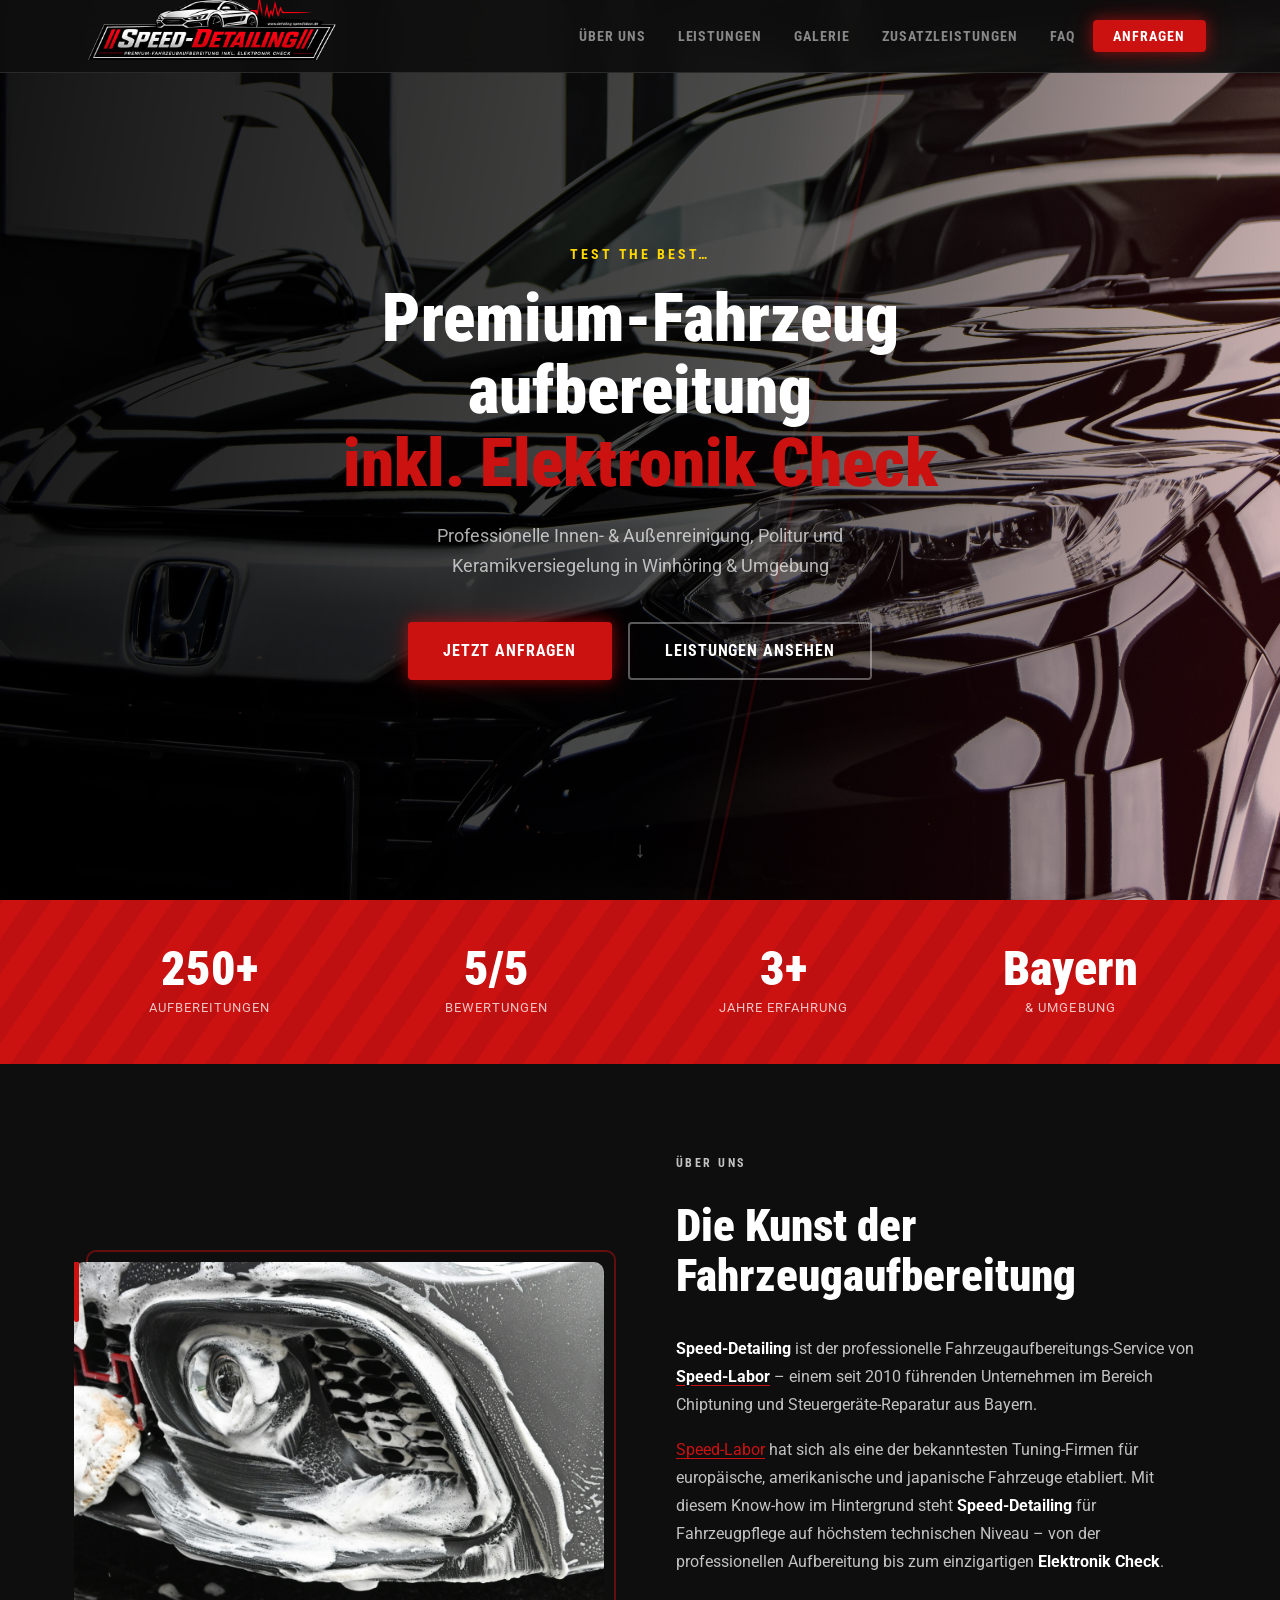
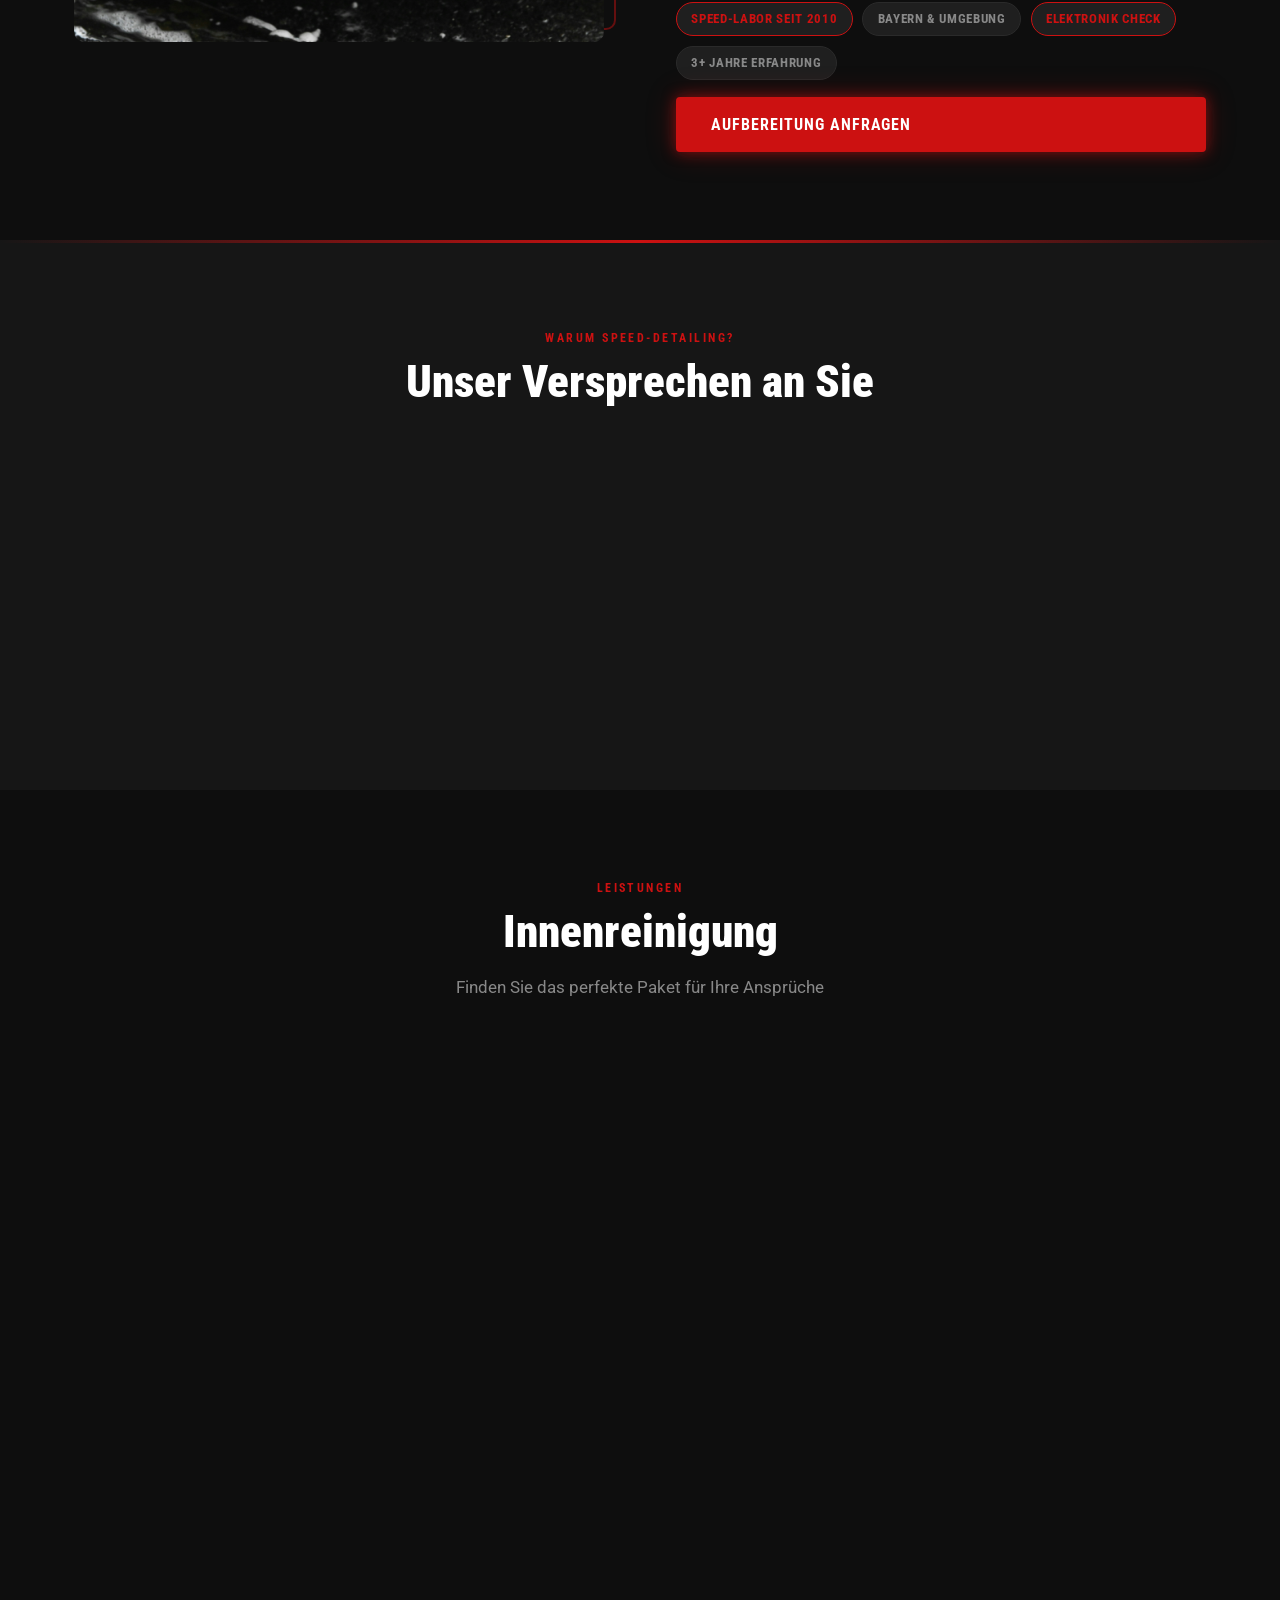
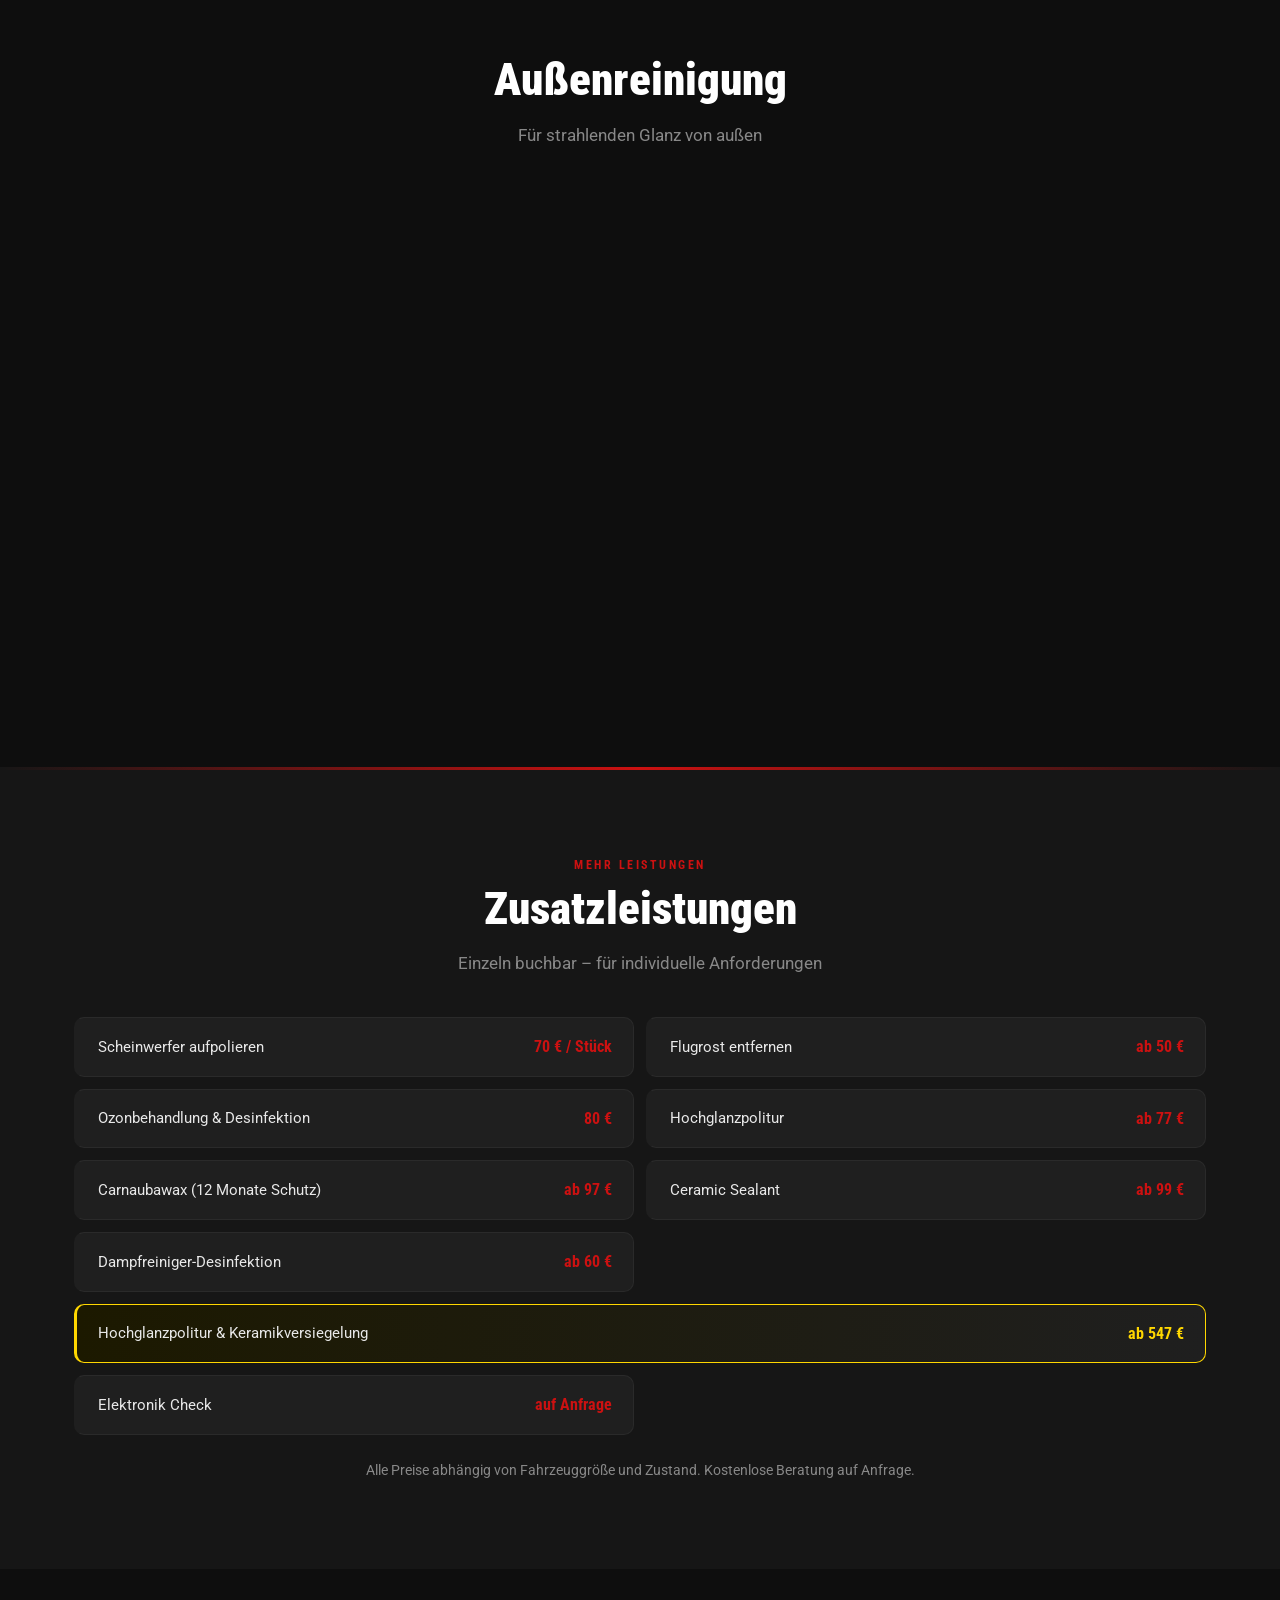
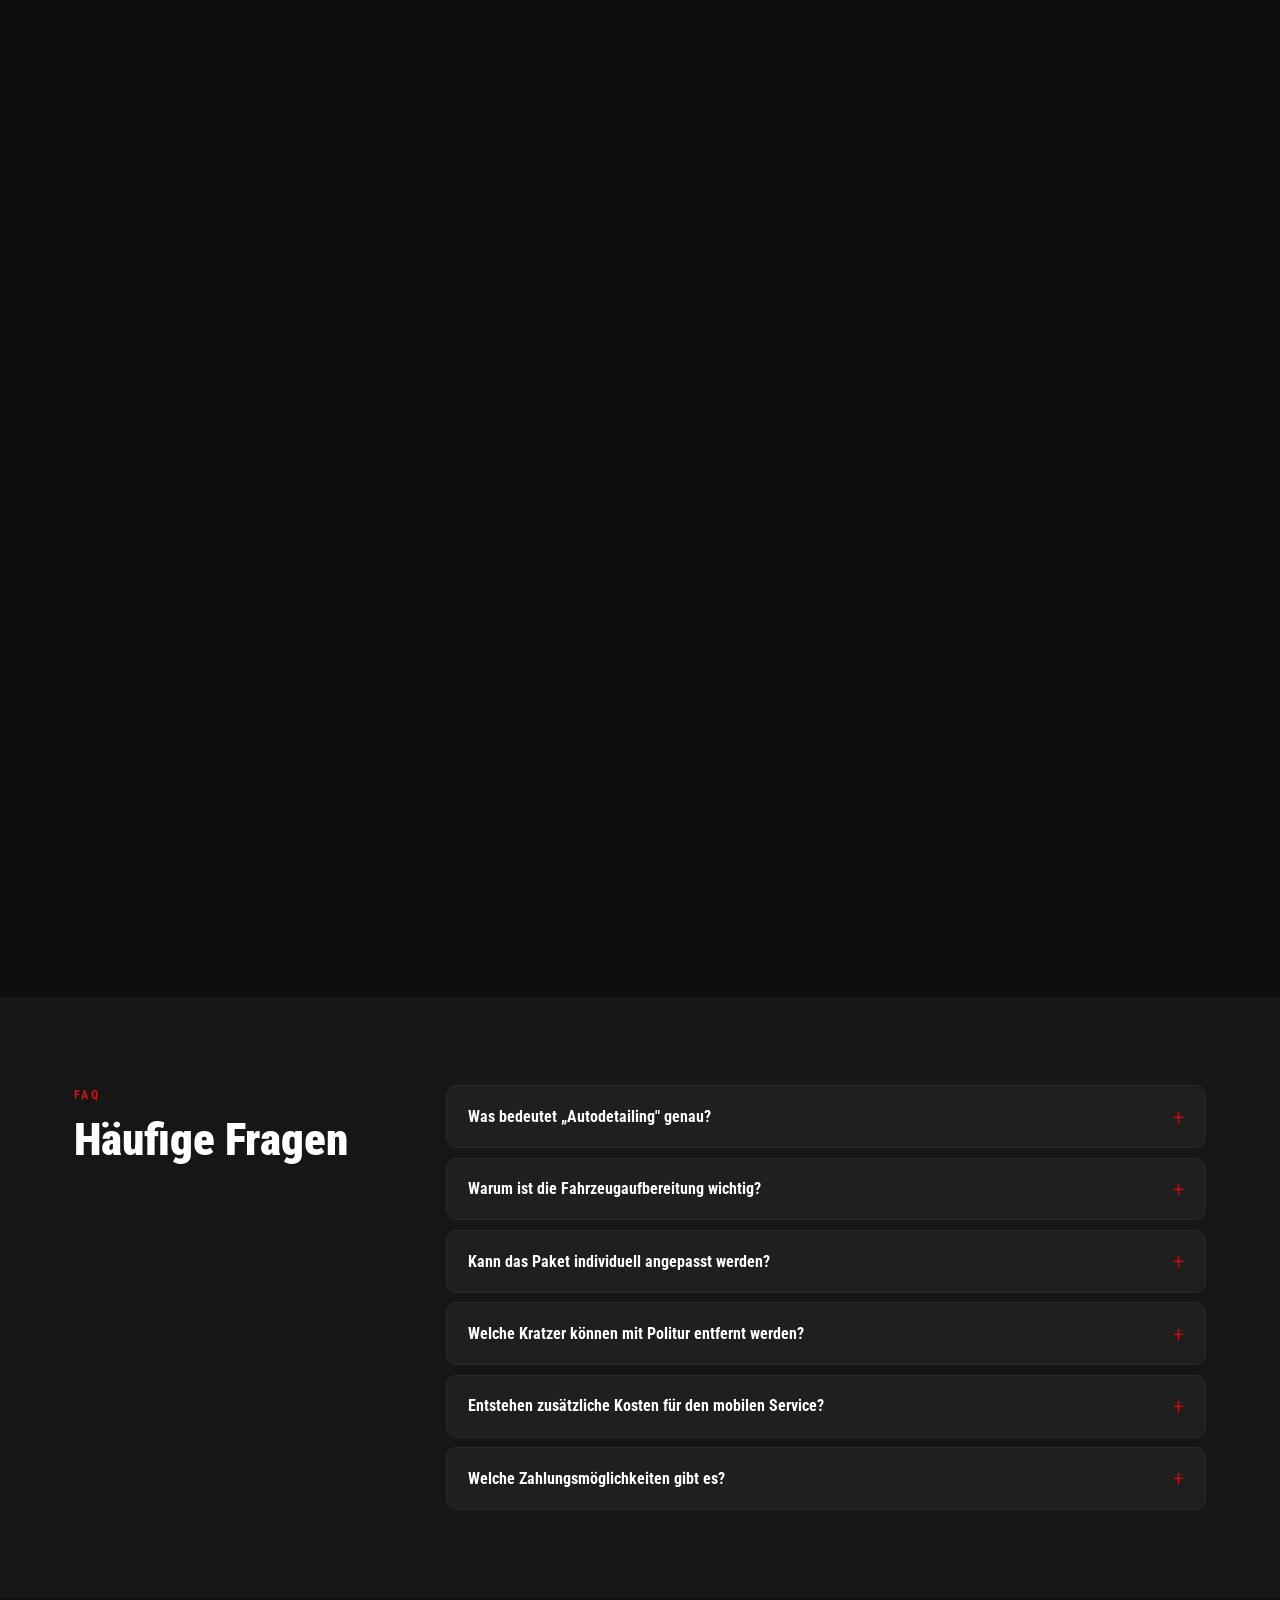
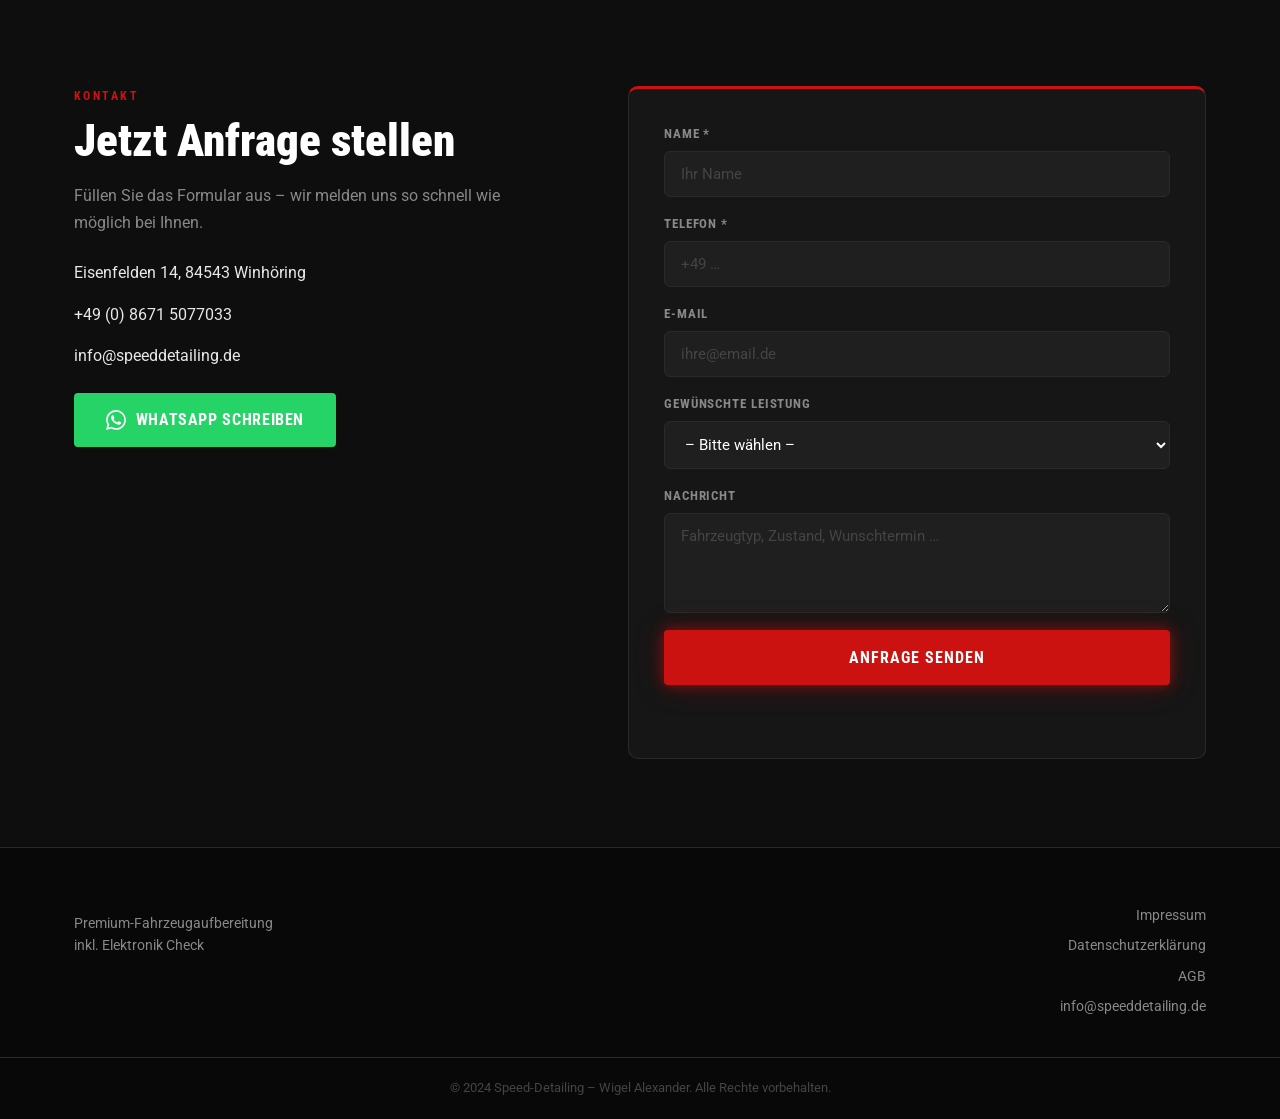
==== index.html @ c93b13c7 "Fix: insert real Web3Forms access key" ====
<!DOCTYPE html>
<html lang="de">
<head>
  <meta charset="UTF-8" />
  <meta name="viewport" content="width=device-width, initial-scale=1.0" />
  <meta name="description" content="Speed-Detailing – Premium-Fahrzeugaufbereitung inkl. Elektronik Check in Winhöring, Bayern. Innen- & Außenreinigung, Politur, Keramikversiegelung." />
  <title>Speed-Detailing | Premium-Fahrzeugaufbereitung Winhöring</title>
  <link rel="preconnect" href="https://fonts.googleapis.com" />
  <link rel="preconnect" href="https://fonts.gstatic.com" crossorigin />
  <link href="https://fonts.googleapis.com/css2?family=Roboto+Condensed:wght@400;700;900&family=Roboto:wght@300;400;500&display=swap" rel="stylesheet" />
  <link rel="stylesheet" href="css/style.css" />
</head>
<body>

  <!-- ========== HEADER ========== -->
  <header class="header" id="header">
    <div class="container header__inner">
      <a href="#home" class="logo">
        <img src="images/logo.png" alt="Speed-Detailing Logo" class="logo__img" />
        <span class="logo__fallback">Speed-<span class="accent">Detailing</span></span>
      </a>
      <nav class="nav" id="nav">
        <ul class="nav__list">
          <li><a href="#about" class="nav__link">Über uns</a></li>
          <li><a href="#services" class="nav__link">Leistungen</a></li>
          <li><a href="#gallery" class="nav__link">Galerie</a></li>
          <li><a href="#extras" class="nav__link">Zusatzleistungen</a></li>
          <li><a href="#faq" class="nav__link">FAQ</a></li>
          <li><a href="#contact" class="nav__link nav__link--cta">Anfragen</a></li>
        </ul>
      </nav>
      <button class="burger" id="burger" aria-label="Menü öffnen" aria-expanded="false">
        <span></span><span></span><span></span>
      </button>
    </div>
  </header>

  <!-- ========== HERO ========== -->
  <section class="hero" id="home">
    <div class="hero__slides">
      <div class="hero__slide active" style="background-image:url('images/hero-1.jpg')"></div>
      <div class="hero__slide" style="background-image:url('images/hero-2.jpg')"></div>
      <div class="hero__slide" style="background-image:url('images/hero-3.jpg')"></div>
    </div>
    <div class="hero__overlay"></div>
    <div class="hero__stripes" aria-hidden="true"></div>
    <div class="container hero__inner hero__inner--center">
      <div class="hero__content hero__content--center" data-reveal>
        <p class="hero__tag">Test the Best…</p>
        <h1 class="hero__title">Premium-Fahrzeug&shy;<br/>aufbereitung<br /><span class="accent">inkl. Elektronik Check</span></h1>
        <p class="hero__sub">Professionelle Innen- &amp; Außenreinigung, Politur und Keramikversiegelung in Winhöring &amp; Umgebung</p>
        <div class="hero__btns">
          <a href="#contact" class="btn btn--primary">Jetzt anfragen</a>
          <a href="#services" class="btn btn--outline">Leistungen ansehen</a>
        </div>
      </div>
    </div>
    <div class="hero__scroll-hint" aria-hidden="true">↓</div>
  </section>

  <!-- ========== STATS ========== -->
  <section class="stats" data-reveal>
    <div class="container stats__grid">
      <div class="stats__item">
        <span class="stats__num">250+</span>
        <span class="stats__label">Aufbereitungen</span>
      </div>
      <div class="stats__item">
        <span class="stats__num">5/5</span>
        <span class="stats__label">Bewertungen</span>
      </div>
      <div class="stats__item">
        <span class="stats__num">3+</span>
        <span class="stats__label">Jahre Erfahrung</span>
      </div>
      <div class="stats__item">
        <span class="stats__num">Bayern</span>
        <span class="stats__label">&amp; Umgebung</span>
      </div>
    </div>
  </section>

  <!-- ========== ABOUT ========== -->
  <section class="about section" id="about">
    <div class="container about__inner">
      <div class="about__img-wrap" data-reveal data-reveal-dir="left">
        <img src="images/about.jpg" alt="Wigel Alexander – Speed-Detailing" class="about__img" loading="lazy" />
      </div>
      <div class="about__text" data-reveal data-reveal-dir="right">
        <p class="section__tag">Über uns</p>
        <h2 class="section__title">Die Kunst der Fahrzeugaufbereitung</h2>
        <p><strong>Speed-Detailing</strong> ist der professionelle Fahrzeugaufbereitungs-Service von <a href="https://steuergeraete-speedlabor.de/" target="_blank" rel="noopener noreferrer" class="about__link"><strong>Speed-Labor</strong></a> – einem seit 2010 führenden Unternehmen im Bereich Chiptuning und Steuergeräte-Reparatur aus Bayern.</p>
        <p><a href="https://steuergeraete-speedlabor.de/" target="_blank" rel="noopener noreferrer" class="about__link">Speed-Labor</a> hat sich als eine der bekanntesten Tuning-Firmen für europäische, amerikanische und japanische Fahrzeuge etabliert. Mit diesem Know-how im Hintergrund steht <strong>Speed-Detailing</strong> für Fahrzeugpflege auf höchstem technischen Niveau – von der professionellen Aufbereitung bis zum einzigartigen <strong>Elektronik Check</strong>.</p>
        <div class="about__chips">
          <span class="about__chip about__chip--red">Speed-Labor seit 2010</span>
          <span class="about__chip">Bayern &amp; Umgebung</span>
          <span class="about__chip about__chip--red">Elektronik Check</span>
          <span class="about__chip">3+ Jahre Erfahrung</span>
        </div>
        <a href="#contact" class="btn btn--primary">Aufbereitung anfragen</a>
      </div>
    </div>
  </section>

  <!-- ========== WHY US ========== -->
  <section class="why section" id="why">
    <div class="container">
      <p class="section__tag text-center">Warum Speed-Detailing?</p>
      <h2 class="section__title text-center">Unser Versprechen an Sie</h2>
      <div class="why__grid">
        <div class="why__card" data-reveal data-reveal-delay="0">
          <h3>Speed-Labor Qualität</h3>
          <p>Hinter Speed-Detailing steht Speed-Labor – seit 2010 eine führende Tuning- und Steuergeräte-Reparaturfirma in Bayern. Dieses technische Know-how fließt direkt in jede Fahrzeugaufbereitung ein.</p>
        </div>
        <div class="why__card" data-reveal data-reveal-delay="150">
          <h3>Detailverliebtheit</h3>
          <p>Jede Aufbereitung wird mit größter Sorgfalt durchgeführt. Wir arbeiten mit professionellen Produkten und modernsten Methoden für ein tadelloses Ergebnis.</p>
        </div>
        <div class="why__card" data-reveal data-reveal-delay="300">
          <h3>Elektronik Check</h3>
          <p>Als Besonderheit bieten wir zusätzlich einen professionellen Elektronik Check an – für maximale Sicherheit und Transparenz beim Zustand Ihres Fahrzeugs.</p>
        </div>
      </div>
    </div>
  </section>

  <!-- ========== SERVICES ========== -->
  <section class="services section" id="services">
    <div class="container">
      <p class="section__tag text-center">Leistungen</p>
      <h2 class="section__title text-center">Innenreinigung</h2>
      <p class="section__sub text-center">Finden Sie das perfekte Paket für Ihre Ansprüche</p>
      <div class="cards">

        <div class="card" data-reveal data-reveal-delay="0">
          <div class="card__head">
            <h3 class="card__title">Standard</h3>
            <p class="card__price">ab <span>80 €</span></p>
          </div>
          <ul class="card__list">
            <li>Innenraum komplett saugen</li>
            <li>Sitze saugen</li>
            <li>Boden & Fußmatten saugen</li>
            <li>Armaturen feucht wischen</li>
            <li>Mittelkonsole feucht wischen</li>
            <li>Türverkleidung feucht wischen</li>
            <li>Einstiegsleisten feucht wischen</li>
            <li>Scheiben innen reinigen</li>
            <li>Innenspiegel reinigen</li>
          </ul>
          <a href="#contact" class="btn btn--primary btn--full">Jetzt anfragen</a>
        </div>

        <div class="card card--featured" data-reveal data-reveal-delay="150">
          <div class="card__badge">Beliebt</div>
          <div class="card__head">
            <h3 class="card__title">Premium</h3>
            <p class="card__price">ab <span>140 €</span></p>
          </div>
          <ul class="card__list">
            <li>Alles aus Standard</li>
            <li>Lenkrad & Schalthebel reinigen</li>
            <li>Mittelkonsole intensiv reinigen</li>
            <li>Türverkleidung intensiv reinigen</li>
            <li>Kofferraum saugen</li>
            <li>Sitze feucht wischen</li>
            <li>Alle Türeinstiegsleisten reinigen</li>
            <li>Pedalerie reinigen</li>
            <li>Fußmatten feucht wischen</li>
            <li>Türdichtungen reinigen & pflegen</li>
          </ul>
          <a href="#contact" class="btn btn--primary btn--full">Jetzt anfragen</a>
        </div>

        <div class="card" data-reveal data-reveal-delay="300">
          <div class="card__head">
            <h3 class="card__title">Deluxe</h3>
            <p class="card__price">ab <span>220 €</span></p>
          </div>
          <ul class="card__list">
            <li>Alles aus Premium</li>
            <li>Fußmatten nass reinigen</li>
            <li>Teppichreinigung feucht</li>
            <li>Gummidichtungen mit Silikon imprägnieren</li>
            <li>Lüftungsdüsen mit Dampf reinigen</li>
            <li>Desinfektion mit Dampfreiniger</li>
          </ul>
          <p class="card__note">* Als Paket oder einzeln buchbar</p>
          <a href="#contact" class="btn btn--primary btn--full">Jetzt anfragen</a>
        </div>

      </div>

      <!-- Außenreinigung -->
      <h2 class="section__title text-center" style="margin-top: 4rem;">Außenreinigung</h2>
      <p class="section__sub text-center">Für strahlenden Glanz von außen</p>
      <div class="cards">

        <div class="card" data-reveal data-reveal-delay="0">
          <div class="card__head">
            <h3 class="card__title">Standard</h3>
            <p class="card__price">ab <span>70 €</span></p>
          </div>
          <ul class="card__list">
            <li>Gründliche Handwäsche</li>
            <li>Insekten grob entfernen</li>
            <li>Felgen grob reinigen</li>
            <li>Scheiben außen reinigen</li>
            <li>Außenspiegel reinigen</li>
          </ul>
          <a href="#contact" class="btn btn--primary btn--full">Jetzt anfragen</a>
        </div>

        <div class="card card--featured" data-reveal data-reveal-delay="150">
          <div class="card__badge">Beliebt</div>
          <div class="card__head">
            <h3 class="card__title">Premium</h3>
            <p class="card__price">ab <span>110 €</span></p>
          </div>
          <ul class="card__list">
            <li>Alles aus Standard</li>
            <li>Kunststoff pflegen</li>
            <li>Felgen & Reifen intensiv reinigen</li>
            <li>Reifen glänzen</li>
            <li>Tankdeckel reinigen</li>
            <li>Auspuffblenden reinigen</li>
            <li>Türfalz & Scharniere reinigen</li>
            <li>Insekten intensiv entfernen</li>
          </ul>
          <a href="#contact" class="btn btn--primary btn--full">Jetzt anfragen</a>
        </div>

        <div class="card" data-reveal data-reveal-delay="300">
          <div class="card__head">
            <h3 class="card__title">Deluxe</h3>
            <p class="card__price">ab <span>450 €</span></p>
          </div>
          <ul class="card__list">
            <li>Alles aus Premium</li>
            <li>Intensive Lackreinigung mit Reinigungsknette</li>
            <li>Ein-Schicht-Politur</li>
            <li>Durchpolieren mit Maschine (Hochglanz)</li>
            <li>Waschversiegelung</li>
            <li>Auspuffblenden polieren</li>
          </ul>
          <p class="card__note">* Als Paket oder einzeln buchbar</p>
          <a href="#contact" class="btn btn--primary btn--full">Jetzt anfragen</a>
        </div>

      </div>
    </div>
  </section>

  <!-- ========== EXTRAS ========== -->
  <section class="extras section" id="extras">
    <div class="container">
      <p class="section__tag text-center">Mehr Leistungen</p>
      <h2 class="section__title text-center">Zusatzleistungen</h2>
      <p class="section__sub text-center">Einzeln buchbar – für individuelle Anforderungen</p>
      <div class="extras__grid">
        <div class="extras__item">
          <span class="extras__name">Scheinwerfer aufpolieren</span>
          <span class="extras__price">70 € / Stück</span>
        </div>
        <div class="extras__item">
          <span class="extras__name">Flugrost entfernen</span>
          <span class="extras__price">ab 50 €</span>
        </div>
        <div class="extras__item">
          <span class="extras__name">Ozonbehandlung &amp; Desinfektion</span>
          <span class="extras__price">80 €</span>
        </div>
        <div class="extras__item">
          <span class="extras__name">Hochglanzpolitur</span>
          <span class="extras__price">ab 77 €</span>
        </div>
        <div class="extras__item">
          <span class="extras__name">Carnaubawax (12 Monate Schutz)</span>
          <span class="extras__price">ab 97 €</span>
        </div>
        <div class="extras__item">
          <span class="extras__name">Ceramic Sealant</span>
          <span class="extras__price">ab 99 €</span>
        </div>
        <div class="extras__item">
          <span class="extras__name">Dampfreiniger-Desinfektion</span>
          <span class="extras__price">ab 60 €</span>
        </div>
        <div class="extras__item extras__item--highlight">
          <span class="extras__name">Hochglanzpolitur &amp; Keramikversiegelung</span>
          <span class="extras__price">ab 547 €</span>
        </div>
        <div class="extras__item">
          <span class="extras__name">Elektronik Check</span>
          <span class="extras__price">auf Anfrage</span>
        </div>
      </div>
      <p class="extras__note text-center">Alle Preise abhängig von Fahrzeuggröße und Zustand. Kostenlose Beratung auf Anfrage.</p>
    </div>
  </section>

  <!-- ========== GALLERY ========== -->
  <section class="gallery section" id="gallery">
    <div class="container">
      <p class="section__tag text-center" data-reveal>Unsere Arbeiten</p>
      <h2 class="section__title text-center" data-reveal>Vorher &amp; Nachher</h2>
      <p class="section__sub text-center" data-reveal>Professionelle Ergebnisse sprechen für sich</p>
      <div class="gallery__filters" data-reveal>
        <button class="gallery__filter active" data-filter="all">Alle</button>
        <button class="gallery__filter" data-filter="innen">Innenreinigung</button>
        <button class="gallery__filter" data-filter="aussen">Außenreinigung</button>
        <button class="gallery__filter" data-filter="politur">Politur</button>
      </div>
      <div class="gallery__grid">
        <div class="gallery__item" data-category="aussen" data-reveal data-reveal-delay="0">
          <div class="gallery__placeholder"><span>Foto</span></div>
          <div class="gallery__caption">Außenreinigung</div>
        </div>
        <div class="gallery__item" data-category="innen" data-reveal data-reveal-delay="100">
          <div class="gallery__placeholder"><span>Foto</span></div>
          <div class="gallery__caption">Innenreinigung</div>
        </div>
        <div class="gallery__item" data-category="politur" data-reveal data-reveal-delay="200">
          <div class="gallery__placeholder"><span>Foto</span></div>
          <div class="gallery__caption">Hochglanzpolitur</div>
        </div>
        <div class="gallery__item" data-category="aussen" data-reveal data-reveal-delay="0">
          <div class="gallery__placeholder"><span>Foto</span></div>
          <div class="gallery__caption">Felgenreinigung</div>
        </div>
        <div class="gallery__item" data-category="politur" data-reveal data-reveal-delay="100">
          <div class="gallery__placeholder"><span>Foto</span></div>
          <div class="gallery__caption">Keramikversiegelung</div>
        </div>
        <div class="gallery__item" data-category="innen" data-reveal data-reveal-delay="200">
          <div class="gallery__placeholder"><span>Foto</span></div>
          <div class="gallery__caption">Dampfreinigung</div>
        </div>
      </div>
      <p class="gallery__note text-center" data-reveal>Eigene Fotos folgen nach Ihrem ersten Auftrag.</p>
    </div>
  </section>

  <!-- ========== FAQ ========== -->
  <section class="faq section" id="faq">
    <div class="container faq__inner">
      <div>
        <p class="section__tag">FAQ</p>
        <h2 class="section__title">Häufige Fragen</h2>
      </div>
      <div class="faq__list">

        <div class="faq__item">
          <button class="faq__q" aria-expanded="false">
            Was bedeutet „Autodetailing" genau?
            <span class="faq__icon" aria-hidden="true">+</span>
          </button>
          <div class="faq__a">
            <p>Autodetailing bezeichnet die professionelle, gründliche Reinigung und Pflege eines Fahrzeugs – weit über eine normale Autowäsche hinaus. Dabei werden Innenraum und Außenbereich intensiv gereinigt, Lack poliert und langfristig geschützt.</p>
          </div>
        </div>

        <div class="faq__item">
          <button class="faq__q" aria-expanded="false">
            Warum ist die Fahrzeugaufbereitung wichtig?
            <span class="faq__icon" aria-hidden="true">+</span>
          </button>
          <div class="faq__a">
            <p>Regelmäßige Aufbereitung erhält den Wert Ihres Fahrzeugs, schützt den Lack vor Umwelteinflüssen, entfernt hartnäckige Verschmutzungen und sorgt für ein angenehmes Fahrgefühl. Ein gepflegtes Auto erzielt beim Weiterverkauf deutlich bessere Preise.</p>
          </div>
        </div>

        <div class="faq__item">
          <button class="faq__q" aria-expanded="false">
            Kann das Paket individuell angepasst werden?
            <span class="faq__icon" aria-hidden="true">+</span>
          </button>
          <div class="faq__a">
            <p>Ja, alle Pakete können individuell kombiniert und erweitert werden. Sprechen Sie uns einfach an – wir erstellen Ihnen ein maßgeschneidertes Angebot.</p>
          </div>
        </div>

        <div class="faq__item">
          <button class="faq__q" aria-expanded="false">
            Welche Kratzer können mit Politur entfernt werden?
            <span class="faq__icon" aria-hidden="true">+</span>
          </button>
          <div class="faq__a">
            <p>Mit maschineller Politur lassen sich oberflächliche Kratzer im Klarlack (sogenannte Hologramme, Waschanlagenkratzer) effektiv entfernen. Tiefe Kratzer, die bis ins Metall gehen, können nur durch Lackierarbeiten beseitigt werden.</p>
          </div>
        </div>

        <div class="faq__item">
          <button class="faq__q" aria-expanded="false">
            Entstehen zusätzliche Kosten für den mobilen Service?
            <span class="faq__icon" aria-hidden="true">+</span>
          </button>
          <div class="faq__a">
            <p>In einem bestimmten Umkreis um Winhöring entstehen keine zusätzlichen Fahrtkosten. Für größere Entfernungen sprechen wir dies vorab mit Ihnen ab. Kontaktieren Sie uns für Details.</p>
          </div>
        </div>

        <div class="faq__item">
          <button class="faq__q" aria-expanded="false">
            Welche Zahlungsmöglichkeiten gibt es?
            <span class="faq__icon" aria-hidden="true">+</span>
          </button>
          <div class="faq__a">
            <p>Wir akzeptieren Barzahlung sowie Überweisung. Weitere Details zu Zahlungsmöglichkeiten klären wir gerne beim Beratungsgespräch.</p>
          </div>
        </div>

      </div>
    </div>
  </section>

  <!-- ========== CONTACT ========== -->
  <section class="contact section" id="contact">
    <div class="container contact__inner">
      <div class="contact__info">
        <p class="section__tag">Kontakt</p>
        <h2 class="section__title">Jetzt Anfrage stellen</h2>
        <p class="contact__desc">Füllen Sie das Formular aus – wir melden uns so schnell wie möglich bei Ihnen.</p>
        <ul class="contact__details">
          <li>
            <span>Eisenfelden 14, 84543 Winhöring</span>
          </li>
          <li>
            <a href="tel:+4986715077033">+49 (0) 8671 5077033</a>
          </li>
          <li>
            <a href="mailto:info@speeddetailing.de">info@speeddetailing.de</a>
          </li>
        </ul>
        <a href="https://wa.me/4986715077033" class="btn btn--whatsapp" target="_blank" rel="noopener noreferrer">
          <svg viewBox="0 0 24 24" width="20" height="20" fill="currentColor" aria-hidden="true"><path d="M17.472 14.382c-.297-.149-1.758-.867-2.03-.967-.273-.099-.471-.148-.67.15-.197.297-.767.966-.94 1.164-.173.199-.347.223-.644.075-.297-.15-1.255-.463-2.39-1.475-.883-.788-1.48-1.761-1.653-2.059-.173-.297-.018-.458.13-.606.134-.133.298-.347.446-.52.149-.174.198-.298.298-.497.099-.198.05-.371-.025-.52-.075-.149-.669-1.612-.916-2.207-.242-.579-.487-.5-.669-.51-.173-.008-.371-.01-.57-.01-.198 0-.52.074-.792.372-.272.297-1.04 1.016-1.04 2.479 0 1.462 1.065 2.875 1.213 3.074.149.198 2.096 3.2 5.077 4.487.709.306 1.262.489 1.694.625.712.227 1.36.195 1.871.118.571-.085 1.758-.719 2.006-1.413.248-.694.248-1.289.173-1.413-.074-.124-.272-.198-.57-.347m-5.421 7.403h-.004a9.87 9.87 0 01-5.031-1.378l-.361-.214-3.741.982.998-3.648-.235-.374a9.86 9.86 0 01-1.51-5.26c.001-5.45 4.436-9.884 9.888-9.884 2.64 0 5.122 1.03 6.988 2.898a9.825 9.825 0 012.893 6.994c-.003 5.45-4.437 9.884-9.885 9.884m8.413-18.297A11.815 11.815 0 0012.05 0C5.495 0 .16 5.335.157 11.892c0 2.096.547 4.142 1.588 5.945L.057 24l6.305-1.654a11.882 11.882 0 005.683 1.448h.005c6.554 0 11.89-5.335 11.893-11.893a11.821 11.821 0 00-3.48-8.413z"/></svg>
          WhatsApp schreiben
        </a>
      </div>

      <form class="contact__form" id="contactForm" data-confirm-endpoint="https://speedlabor-confirm.yurecpr.workers.dev/" novalidate>
        <input type="hidden" name="access_key" value="eeb14a95-f24c-471f-a0f9-01c791013076" />
        <input type="hidden" name="subject" value="Neue Anfrage – Speed-Detailing" />
        <input type="hidden" name="from_name" value="Speed-Detailing Website" />
        <input type="checkbox" name="botcheck" style="display:none" tabindex="-1" autocomplete="off" />

        <div class="form__group">
          <label for="name">Name *</label>
          <input type="text" id="name" name="name" placeholder="Ihr Name" required autocomplete="name" />
        </div>
        <div class="form__group">
          <label for="phone">Telefon *</label>
          <input type="tel" id="phone" name="phone" placeholder="+49 …" required autocomplete="tel" />
        </div>
        <div class="form__group">
          <label for="email">E-Mail</label>
          <input type="email" id="email" name="email" placeholder="ihre@email.de" autocomplete="email" />
        </div>
        <div class="form__group">
          <label for="service">Gewünschte Leistung</label>
          <select id="service" name="service">
            <option value="">– Bitte wählen –</option>
            <option>Innenreinigung Standard</option>
            <option>Innenreinigung Premium</option>
            <option>Innenreinigung Deluxe</option>
            <option>Außenreinigung Standard</option>
            <option>Außenreinigung Premium</option>
            <option>Außenreinigung Deluxe</option>
            <option>Zusatzleistung</option>
            <option>Elektronik Check</option>
            <option>Individuelle Anfrage</option>
          </select>
        </div>
        <div class="form__group">
          <label for="message">Nachricht</label>
          <textarea id="message" name="message" rows="4" placeholder="Fahrzeugtyp, Zustand, Wunschtermin …"></textarea>
        </div>

        <button type="submit" class="btn btn--primary btn--full" id="submitBtn">Anfrage senden</button>
        <div class="form__status" id="formStatus" aria-live="polite"></div>
      </form>
    </div>
  </section>

  <!-- ========== FOOTER ========== -->
  <footer class="footer">
    <div class="container footer__inner">
      <div class="footer__brand">
        <a href="#home" class="logo">
          <span class="logo__fallback">Speed-<span class="accent">Detailing</span></span>
        </a>
        <p>Premium-Fahrzeugaufbereitung<br />inkl. Elektronik Check</p>
      </div>
      <div class="footer__links">
        <a href="impressum.html">Impressum</a>
        <a href="datenschutz.html">Datenschutzerklärung</a>
        <a href="agb.html">AGB</a>
        <a href="mailto:info@speeddetailing.de">info@speeddetailing.de</a>
      </div>
    </div>
    <div class="footer__bottom">
      <p>© 2024 Speed-Detailing – Wigel Alexander. Alle Rechte vorbehalten.</p>
    </div>
  </footer>

  <script src="js/main.js"></script>
</body>
</html>
---- css/style.css ----
/* ========================================
   Speed-Detailing – Main Stylesheet v2
   Colors: #0e0e0e bg | #CC1111 red | #FFD700 yellow | #fff text
   ======================================== */

/* ── Variables ── */
:root {
  --red:    #CC1111;
  --red-dk: #A00D0D;
  --red-glow: rgba(204,17,17,.35);
  --yellow: #FFD700;
  --bg:     #0e0e0e;
  --bg-2:   #161616;
  --bg-3:   #1f1f1f;
  --border: #2a2a2a;
  --text:   #e8e8e8;
  --muted:  #888;
  --white:  #ffffff;
  --font-h: 'Roboto Condensed', sans-serif;
  --font-b: 'Roboto', sans-serif;
  --radius: 10px;
  --tr: .28s ease;
}

/* ── Reset ── */
*, *::before, *::after { box-sizing: border-box; margin: 0; padding: 0; }
html { scroll-behavior: smooth; }
body {
  font-family: var(--font-b);
  background: var(--bg);
  color: var(--text);
  line-height: 1.6;
  -webkit-font-smoothing: antialiased;
  overflow-x: hidden;
}
img { max-width: 100%; display: block; }
a  { color: inherit; text-decoration: none; }
ul { list-style: none; }
button { cursor: pointer; border: none; background: none; font: inherit; }

.container { max-width: 1180px; margin: 0 auto; padding: 0 1.5rem; }
.accent      { color: var(--red); }
.text-center { text-align: center; }
.section     { padding: 5.5rem 0; }

/* ── Scroll Reveal ── */
[data-reveal] {
  opacity: 0;
  transform: translateY(38px);
  transition: opacity .65s ease, transform .65s ease;
}
[data-reveal-dir="left"]  { transform: translateX(-50px) translateY(0); }
[data-reveal-dir="right"] { transform: translateX(50px) translateY(0); }
[data-reveal].revealed { opacity: 1; transform: translate(0,0); }

/* ── Buttons ── */
.btn {
  display: inline-flex; align-items: center; gap: .5rem;
  padding: .9rem 2.2rem; border-radius: 4px;
  font-family: var(--font-h); font-weight: 700; font-size: 1rem;
  letter-spacing: .06em; text-transform: uppercase;
  transition: background var(--tr), transform var(--tr), box-shadow var(--tr), border-color var(--tr);
  white-space: nowrap; position: relative; overflow: hidden;
}
.btn--primary { background: var(--red); color: var(--white); box-shadow: 0 0 14px rgba(204,17,17,.55), 0 0 30px rgba(204,17,17,.25); }
.btn--primary::after {
  content: '';
  position: absolute; inset: 0;
  background: linear-gradient(90deg, transparent 0%, rgba(255,255,255,.13) 50%, transparent 100%);
  transform: translateX(-100%); transition: transform .5s ease;
}
.btn--primary:hover::after { transform: translateX(100%); }
.btn--primary:hover { background: var(--red-dk); transform: translateY(-3px); box-shadow: 0 0 20px rgba(204,17,17,.8), 0 0 50px rgba(204,17,17,.4), 0 8px 24px rgba(204,17,17,.5); }
.btn--outline { background: transparent; color: var(--white); border: 2px solid rgba(255,255,255,.35); }
.btn--outline:hover { border-color: var(--white); background: rgba(255,255,255,.07); transform: translateY(-3px); }
.btn--whatsapp {
  background: #25D366; color: var(--white);
  font-family: var(--font-h); font-weight: 700; font-size: 1rem;
  letter-spacing: .04em; text-transform: uppercase;
  padding: .9rem 2rem; border-radius: 4px;
  display: inline-flex; align-items: center; gap: .6rem;
  transition: background var(--tr), transform var(--tr), box-shadow var(--tr);
  margin-top: 1.5rem;
}
.btn--whatsapp:hover { background: #1da851; transform: translateY(-3px); box-shadow: 0 8px 20px rgba(37,211,102,.35); }
.btn--full { width: 100%; justify-content: center; }

/* ── Section headers ── */
.section__tag {
  font-family: var(--font-h); font-size: .78rem; letter-spacing: .2em;
  text-transform: uppercase; color: var(--red); font-weight: 700;
  margin-bottom: .6rem; display: block;
}
.section__title {
  font-family: var(--font-h); font-size: clamp(1.9rem, 4vw, 2.8rem);
  font-weight: 900; line-height: 1.12; color: var(--white); margin-bottom: 1rem;
}
.section__sub { color: var(--muted); font-size: 1.05rem; margin-bottom: 2.5rem; }

/* ========================================
   HEADER
   ======================================== */
.header {
  position: fixed; top: 0; left: 0; right: 0; z-index: 1000;
  background: rgba(14,14,14,.93); backdrop-filter: blur(14px);
  border-bottom: 1px solid var(--border); transition: box-shadow var(--tr);
}
.header.scrolled { box-shadow: 0 2px 30px rgba(0,0,0,.7); }
.header__inner { display: flex; align-items: center; justify-content: space-between; height: 72px; }
.logo { display: flex; align-items: center; gap: .75rem; }
.logo__img { height: 180px; width: auto; object-fit: contain; }
.logo__fallback { font-family: var(--font-h); font-size: 1.5rem; font-weight: 900; text-transform: uppercase; letter-spacing: .04em; color: var(--white); display: none; }
.nav__list { display: flex; align-items: center; gap: .2rem; }
.nav__link {
  font-family: var(--font-h); font-weight: 700; font-size: .88rem;
  letter-spacing: .07em; text-transform: uppercase; color: var(--muted);
  padding: .5rem .9rem; border-radius: 4px;
  transition: color var(--tr); position: relative;
}
.nav__link::after {
  content: ''; position: absolute; bottom: 2px; left: .9rem; right: .9rem;
  height: 2px; background: var(--red); transform: scaleX(0); transition: transform var(--tr);
}
.nav__link:hover { color: var(--white); }
.nav__link:hover::after { transform: scaleX(1); }
.nav__link--cta { background: var(--red); color: var(--white) !important; padding: .5rem 1.3rem; box-shadow: 0 0 14px rgba(204,17,17,.55), 0 0 30px rgba(204,17,17,.25); }
.nav__link--cta::after { display: none; }
.nav__link--cta:hover { background: var(--red-dk); box-shadow: 0 0 20px rgba(204,17,17,.8), 0 0 50px rgba(204,17,17,.4); }
.burger { display: none; flex-direction: column; gap: 5px; padding: .4rem; z-index: 1100; }
.burger span { display: block; width: 26px; height: 2px; background: var(--white); border-radius: 2px; transition: transform var(--tr), opacity var(--tr); }
.burger.open span:nth-child(1) { transform: translateY(7px) rotate(45deg); }
.burger.open span:nth-child(2) { opacity: 0; }
.burger.open span:nth-child(3) { transform: translateY(-7px) rotate(-45deg); }

/* ========================================
   HERO
   ======================================== */
.hero {
  position: relative; min-height: 100vh; display: flex; align-items: center;
  background-color: #080808; overflow: hidden;
}
/* Slides */
.hero__slides { position: absolute; inset: 0; z-index: 0; }
.hero__slide {
  position: absolute; inset: 0;
  background-size: cover; background-position: center;
  opacity: 0;
  animation: kenBurns 8s ease-in-out forwards;
  transition: opacity 1.5s ease;
}
.hero__slide.active { opacity: 1; }
@keyframes kenBurns {
  0%   { transform: scale(1);    }
  100% { transform: scale(1.12); }
}
.hero__overlay {
  position: absolute; inset: 0; z-index: 1;
  background: linear-gradient(100deg, rgba(0,0,0,.92) 0%, rgba(0,0,0,.7) 55%, rgba(130,8,8,.25) 100%);
}
.hero__stripes { position: absolute; inset: 0; z-index: 2; pointer-events: none; overflow: hidden; }
.hero__stripes::before,
.hero__stripes::after {
  content: ''; position: absolute; top: 0; bottom: 0; width: 3px;
  background: var(--red); opacity: .15; transform: skewX(-12deg);
}
.hero__stripes::before { right: 37%; }
.hero__stripes::after  { right: calc(37% + 14px); background: var(--white); opacity: .05; }
.hero__inner {
  position: relative; z-index: 3;
  display: flex;
  align-items: center; justify-content: center;
  min-height: 100vh; padding: 72px 0 3rem;
  width: 100%;
}
.hero__inner--center { text-align: center; }
.hero__content { display: flex; flex-direction: column; }
.hero__content--center { align-items: center; max-width: 860px; }
.hero__tag {
  font-family: var(--font-h); font-size: .85rem; letter-spacing: .22em;
  text-transform: uppercase; color: var(--yellow); font-weight: 700; margin-bottom: 1rem;
}
.hero__title {
  font-family: var(--font-h); font-size: clamp(2.4rem, 5.5vw, 4.2rem);
  font-weight: 900; line-height: 1.08; color: var(--white); margin-bottom: 1.4rem;
}
.hero__sub { font-size: 1.1rem; color: rgba(255,255,255,.68); margin-bottom: 2.5rem; max-width: 560px; line-height: 1.7; }
.hero__btns { display: flex; flex-wrap: wrap; gap: 1rem; }
.hero__visual { position: relative; display: flex; align-items: center; justify-content: center; }
.hero__img-wrap {
  position: relative; width: 100%; max-width: 560px;
  border-radius: 4px 80px 4px 80px; overflow: hidden;
  box-shadow: 0 20px 60px rgba(0,0,0,.7), 0 0 0 1px rgba(204,17,17,.25);
}
.hero__img-wrap img {
  width: 100%; height: 460px; object-fit: cover; display: block;
  background: linear-gradient(135deg, #1a0000 0%, #2d0505 50%, #111 100%);
}
.hero__img-overlay { position: absolute; inset: 0; background: linear-gradient(180deg, transparent 55%, rgba(0,0,0,.55) 100%); }
.hero__img-wrap::before {
  content: ''; position: absolute; inset: 0; border-radius: inherit;
  border: 2px solid var(--red); opacity: .35; z-index: 2; pointer-events: none;
}
.hero__img-wrap::after {
  content: ''; position: absolute; top: 0; left: -10px; right: -10px;
  height: 5px; background: var(--red); z-index: 3;
}
.hero__float-badge {
  position: absolute; background: rgba(14,14,14,.92); border: 1px solid var(--red);
  border-radius: 8px; padding: .7rem 1.1rem; text-align: center;
  backdrop-filter: blur(8px); animation: floatBadge 4s ease-in-out infinite;
  box-shadow: 0 4px 20px rgba(0,0,0,.5);
}
.hero__float-badge:nth-child(2) { bottom: 12%; right: -6%; }
.hero__float-badge--2           { top: 10%;  left: -6%; animation-delay: -2s; }
.hero__float-num { display: block; font-family: var(--font-h); font-size: 1.6rem; font-weight: 900; color: var(--red); line-height: 1; }
.hero__float-txt { display: block; font-size: .72rem; letter-spacing: .08em; text-transform: uppercase; color: var(--muted); margin-top: .2rem; }
@keyframes floatBadge {
  0%,100% { transform: translateY(0); }
  50%      { transform: translateY(-8px); }
}
.hero__scroll-hint {
  position: absolute; bottom: 2rem; left: 50%; transform: translateX(-50%);
  z-index: 4; color: rgba(255,255,255,.3); font-size: 1.4rem; animation: bounce 2.2s infinite;
}
@keyframes bounce {
  0%,100% { transform: translateX(-50%) translateY(0); }
  50%      { transform: translateX(-50%) translateY(9px); }
}

/* ========================================
   STATS
   ======================================== */
.stats {
  background: var(--red); padding: 2.8rem 0;
  position: relative; overflow: hidden;
}
.stats::before {
  content: ''; position: absolute; inset: 0;
  background: repeating-linear-gradient(-55deg, transparent, transparent 20px, rgba(0,0,0,.07) 20px, rgba(0,0,0,.07) 40px);
}
.stats__grid { position: relative; display: grid; grid-template-columns: repeat(4, 1fr); gap: 1rem; text-align: center; }
.stats__num { display: block; font-family: var(--font-h); font-size: clamp(2rem, 4vw, 3rem); font-weight: 900; color: var(--white); line-height: 1; }
.stats__label { display: block; font-size: .8rem; color: rgba(255,255,255,.75); letter-spacing: .08em; text-transform: uppercase; margin-top: .35rem; }

/* ========================================
   ABOUT
   ======================================== */
.about { background: var(--bg); }
.about__inner { display: grid; grid-template-columns: 1fr 1fr; gap: 4.5rem; align-items: center; }
.about__img-wrap { position: relative; }
.about__img-wrap::before {
  content: ''; position: absolute; inset: -12px -12px 12px 12px;
  border: 2px solid var(--red); border-radius: var(--radius); opacity: .45; z-index: 0;
}
.about__img-wrap::after {
  content: ''; position: absolute; top: 0; left: 0;
  width: 5px; height: 60px; background: var(--red); border-radius: 0 0 4px 4px; z-index: 2;
}
.about__img {
  position: relative; z-index: 1; border-radius: var(--radius);
  width: 100%; object-fit: cover; min-height: 380px;
  background: linear-gradient(135deg, var(--bg-3) 0%, #1a0505 100%);
}
.about__text { display: flex; flex-direction: column; gap: 1.1rem; }
.about__text p { color: rgba(255,255,255,.75); line-height: 1.75; }
.about__text strong { color: var(--white); }
.about__link { color: var(--red); text-decoration: underline; text-underline-offset: 3px; }
.about__link:hover { color: #ff3b3b; }
.about__chips { display: flex; flex-wrap: wrap; gap: .6rem; margin-top: .5rem; }
.about__chip {
  background: var(--bg-3); border: 1px solid var(--border); border-radius: 20px;
  padding: .35rem .9rem; font-size: .82rem; font-family: var(--font-h);
  font-weight: 700; letter-spacing: .05em; text-transform: uppercase; color: var(--muted);
}
.about__chip--red { border-color: var(--red); color: var(--red); }

/* ========================================
   WHY
   ======================================== */
.why { background: var(--bg-2); position: relative; overflow: hidden; }
.why::before { content: ''; position: absolute; top: 0; left: 0; right: 0; height: 3px; background: linear-gradient(90deg, transparent, var(--red), transparent); }
.why__grid { display: grid; grid-template-columns: repeat(3, 1fr); gap: 1.5rem; margin-top: 3rem; }
.why__card {
  background: var(--bg-3); border: 1px solid var(--border); border-top: 3px solid transparent;
  border-radius: var(--radius); padding: 2.2rem 1.75rem; text-align: center;
  transition: border-color var(--tr), transform var(--tr), box-shadow var(--tr);
  position: relative; overflow: hidden;
}
.why__card::before {
  content: ''; position: absolute; inset: 0;
  background: radial-gradient(ellipse at top, rgba(204,17,17,.07) 0%, transparent 70%);
  opacity: 0; transition: opacity var(--tr);
}
.why__card:hover { border-top-color: var(--red); transform: translateY(-6px); box-shadow: 0 12px 40px rgba(0,0,0,.4); }
.why__card:hover::before { opacity: 1; }
.why__card h3 { font-family: var(--font-h); font-size: 1.2rem; font-weight: 700; color: var(--white); margin-bottom: .75rem; }
.why__card p { color: var(--muted); font-size: .95rem; line-height: 1.7; }

/* ========================================
   SERVICES
   ======================================== */
.services { background: var(--bg); }
.cards { display: grid; grid-template-columns: repeat(3, 1fr); gap: 1.5rem; margin-top: 2.5rem; align-items: stretch; }
.card { height: 100%; }
.card {
  background: var(--bg-2); border: 1px solid var(--border); border-radius: var(--radius);
  padding: 1.85rem 1.6rem; display: flex; flex-direction: column; gap: 1.25rem;
  position: relative; transition: border-color var(--tr), transform var(--tr), box-shadow var(--tr);
}
.card:hover { border-color: var(--red); transform: translateY(-6px); box-shadow: 0 12px 40px rgba(204,17,17,.18); }
.card--featured { border-color: var(--red); background: linear-gradient(155deg, #200808 0%, var(--bg-2) 55%); box-shadow: 0 0 0 1px rgba(204,17,17,.2); }
.card__badge { position: absolute; top: -13px; right: 1.25rem; background: var(--yellow); color: #111; font-family: var(--font-h); font-size: .72rem; font-weight: 700; letter-spacing: .1em; text-transform: uppercase; padding: .25rem .8rem; border-radius: 20px; }
.card__title { font-family: var(--font-h); font-size: 1.4rem; font-weight: 900; color: var(--white); margin-bottom: .5rem; }
.card__price { color: var(--muted); font-size: .95rem; }
.card__price span { font-family: var(--font-h); font-size: 2.2rem; font-weight: 900; color: var(--red); }
.card__list { display: flex; flex-direction: column; gap: .55rem; flex: 1; }
.card__list li { padding-left: 1.4rem; position: relative; color: rgba(255,255,255,.75); font-size: .9rem; line-height: 1.5; }
.card__list li::before { content: '✓'; position: absolute; left: 0; color: var(--red); font-weight: 700; }
.card__note { font-size: .8rem; color: var(--muted); font-style: italic; }

/* ========================================
   EXTRAS
   ======================================== */
.extras { background: var(--bg-2); position: relative; }
.extras::before { content: ''; position: absolute; top: 0; left: 0; right: 0; height: 3px; background: linear-gradient(90deg, transparent, var(--red), transparent); }
.extras__grid { display: grid; grid-template-columns: repeat(2, 1fr); gap: .75rem; margin-top: 2.5rem; margin-bottom: 1.5rem; }
.extras__item {
  display: flex; justify-content: space-between; align-items: center;
  background: var(--bg-3); border: 1px solid var(--border); border-left: 3px solid transparent;
  border-radius: var(--radius); padding: 1rem 1.3rem;
  transition: border-color var(--tr), transform var(--tr);
}
.extras__item:hover { border-left-color: var(--red); transform: translateX(4px); }
.extras__item--highlight { border-color: var(--yellow); border-left-color: var(--yellow); background: linear-gradient(90deg, #1c1900 0%, var(--bg-3) 100%); grid-column: 1 / -1; }
.extras__item--highlight:hover { border-left-color: var(--yellow); transform: translateX(4px); }
.extras__name { color: var(--text); font-size: .95rem; }
.extras__price { font-family: var(--font-h); font-weight: 700; color: var(--red); white-space: nowrap; margin-left: 1rem; }
.extras__item--highlight .extras__price { color: var(--yellow); }
.extras__note { color: var(--muted); font-size: .875rem; margin-top: .5rem; }

/* ========================================
   GALLERY
   ======================================== */
.gallery { background: var(--bg); }
.gallery__filters { display: flex; justify-content: center; flex-wrap: wrap; gap: .6rem; margin-bottom: 2.5rem; }
.gallery__filter {
  font-family: var(--font-h); font-size: .82rem; font-weight: 700;
  letter-spacing: .08em; text-transform: uppercase;
  padding: .5rem 1.3rem; border-radius: 20px; border: 1px solid var(--border);
  color: var(--muted); background: var(--bg-2); transition: all var(--tr);
}
.gallery__filter:hover { border-color: var(--red); color: var(--white); }
.gallery__filter.active { background: var(--red); border-color: var(--red); color: var(--white); }
.gallery__grid { display: grid; grid-template-columns: repeat(3, 1fr); gap: 1.25rem; }
.gallery__item {
  position: relative; border-radius: var(--radius); overflow: hidden;
  border: 1px solid var(--border); cursor: pointer;
  transition: transform var(--tr), box-shadow var(--tr);
}
.gallery__item:hover { transform: scale(1.03); box-shadow: 0 8px 30px rgba(204,17,17,.25); }
.gallery__item.hidden { display: none; }
.gallery__placeholder {
  height: 220px;
  background: linear-gradient(135deg, var(--bg-3) 0%, #1a0505 100%);
  display: flex; align-items: center; justify-content: center;
  border-bottom: 1px solid var(--border);
}
.gallery__placeholder span { font-family: var(--font-h); font-size: 1rem; color: rgba(255,255,255,.12); letter-spacing: .12em; text-transform: uppercase; }
.gallery__caption { background: var(--bg-2); padding: .75rem 1rem; font-family: var(--font-h); font-size: .85rem; font-weight: 700; letter-spacing: .05em; text-transform: uppercase; color: var(--muted); }
.gallery__note { color: var(--muted); font-size: .9rem; margin-top: 2rem; }

/* ========================================
   FAQ
   ======================================== */
.faq { background: var(--bg-2); }
.faq__inner { display: grid; grid-template-columns: 300px 1fr; gap: 4.5rem; align-items: start; }
.faq__list { display: flex; flex-direction: column; gap: .6rem; }
.faq__item { border: 1px solid var(--border); border-radius: var(--radius); overflow: hidden; transition: border-color var(--tr); }
.faq__item.open { border-color: var(--red); }
.faq__q { width: 100%; display: flex; justify-content: space-between; align-items: center; gap: 1rem; padding: 1.1rem 1.3rem; background: var(--bg-3); color: var(--white); font-family: var(--font-h); font-size: 1rem; font-weight: 700; text-align: left; transition: background var(--tr); }
.faq__q:hover { background: #282828; }
.faq__icon { font-size: 1.4rem; color: var(--red); font-weight: 300; flex-shrink: 0; line-height: 1; transition: transform var(--tr); }
.faq__item.open .faq__icon { transform: rotate(45deg); }
.faq__a { max-height: 0; overflow: hidden; transition: max-height .38s ease, padding .38s ease; background: var(--bg-2); }
.faq__a.open { max-height: 300px; padding: 1.1rem 1.3rem; }
.faq__a p { color: rgba(255,255,255,.7); font-size: .95rem; line-height: 1.75; }

/* ========================================
   CONTACT
   ======================================== */
.contact { background: var(--bg); }
.contact__inner { display: grid; grid-template-columns: 1fr 1.2fr; gap: 4.5rem; align-items: start; }
.contact__desc { color: var(--muted); margin-bottom: 1.5rem; line-height: 1.7; }
.contact__details { display: flex; flex-direction: column; gap: 1rem; margin-top: .5rem; }
.contact__details li { display: flex; align-items: flex-start; gap: .85rem; }
.contact__details a { color: var(--text); transition: color var(--tr); }
.contact__details a:hover { color: var(--red); }
.contact__form { background: var(--bg-2); border: 1px solid var(--border); border-top: 3px solid var(--red); border-radius: var(--radius); padding: 2.2rem; display: flex; flex-direction: column; gap: 1.1rem; }
.form__group { display: flex; flex-direction: column; gap: .4rem; }
.form__group label { font-family: var(--font-h); font-size: .8rem; font-weight: 700; letter-spacing: .07em; text-transform: uppercase; color: var(--muted); }
.form__group input,
.form__group select,
.form__group textarea { background: var(--bg-3); border: 1px solid var(--border); border-radius: 6px; padding: .8rem 1rem; color: var(--white); font-family: var(--font-b); font-size: .95rem; transition: border-color var(--tr), box-shadow var(--tr); outline: none; width: 100%; }
.form__group input::placeholder,
.form__group textarea::placeholder { color: #444; }
.form__group input:focus,
.form__group select:focus,
.form__group textarea:focus { border-color: var(--red); box-shadow: 0 0 0 3px rgba(204,17,17,.12); }
.form__group select option { background: var(--bg-3); }
.form__group textarea { resize: vertical; }
.form__status { font-size: .9rem; text-align: center; min-height: 1.4em; }
.form__status.success { color: #4ade80; }
.form__status.error   { color: #f87171; }

/* ========================================
   FOOTER
   ======================================== */
.footer { background: #080808; border-top: 1px solid var(--border); padding-top: 3.5rem; }
.footer__inner { display: flex; justify-content: space-between; align-items: flex-start; gap: 2rem; flex-wrap: wrap; padding-bottom: 2.5rem; }
.footer__brand p { color: var(--muted); font-size: .875rem; margin-top: .5rem; line-height: 1.6; }
.footer__links { display: flex; flex-direction: column; gap: .5rem; text-align: right; }
.footer__links a { color: var(--muted); font-size: .875rem; transition: color var(--tr); }
.footer__links a:hover { color: var(--red); }
.footer__bottom { border-top: 1px solid var(--border); padding: 1.25rem 0; text-align: center; }
.footer__bottom p { color: #444; font-size: .8rem; }

/* ========================================
   RESPONSIVE
   ======================================== */
@media (max-width: 1024px) {
  .hero__inner { padding-top: 72px; min-height: 100vh; }
  .hero__visual { display: none; }
  .about__inner { grid-template-columns: 1fr; gap: 2.5rem; }
  .about__img { min-height: 280px; }
  .faq__inner { grid-template-columns: 1fr; gap: 2.5rem; }
  .contact__inner { grid-template-columns: 1fr; gap: 2.5rem; }
}
@media (max-width: 900px) {
  .why__grid { grid-template-columns: 1fr 1fr; }
  .cards { grid-template-columns: 1fr; }
  .extras__grid { grid-template-columns: 1fr; }
  .extras__item--highlight { grid-column: auto; }
  .stats__grid { grid-template-columns: repeat(2, 1fr); gap: 2rem; }
  .gallery__grid { grid-template-columns: repeat(2, 1fr); }
}
@media (max-width: 768px) {
  .burger { display: flex; }
  .nav { position: fixed; top: 0; right: -100%; width: min(320px, 85vw); height: 100vh; background: #0a0a0a; border-left: 1px solid var(--border); display: flex; align-items: center; justify-content: center; transition: right .32s ease; z-index: 1050; }
  .nav.open { right: 0; }
  .nav__list { flex-direction: column; gap: .6rem; text-align: center; }
  .nav__link { font-size: 1.1rem; padding: .85rem 2rem; display: block; }
  .hero__btns { flex-direction: column; }
  .hero__btns .btn { width: 100%; justify-content: center; }
  .why__grid { grid-template-columns: 1fr; }
  .footer__inner { flex-direction: column; align-items: center; text-align: center; }
  .footer__links { text-align: center; }
}
@media (max-width: 560px) {
  .section { padding: 3.5rem 0; }
  .gallery__grid { grid-template-columns: 1fr; }
  .stats__grid { grid-template-columns: repeat(2, 1fr); }
  .hero__title { font-size: 2.1rem; }
}
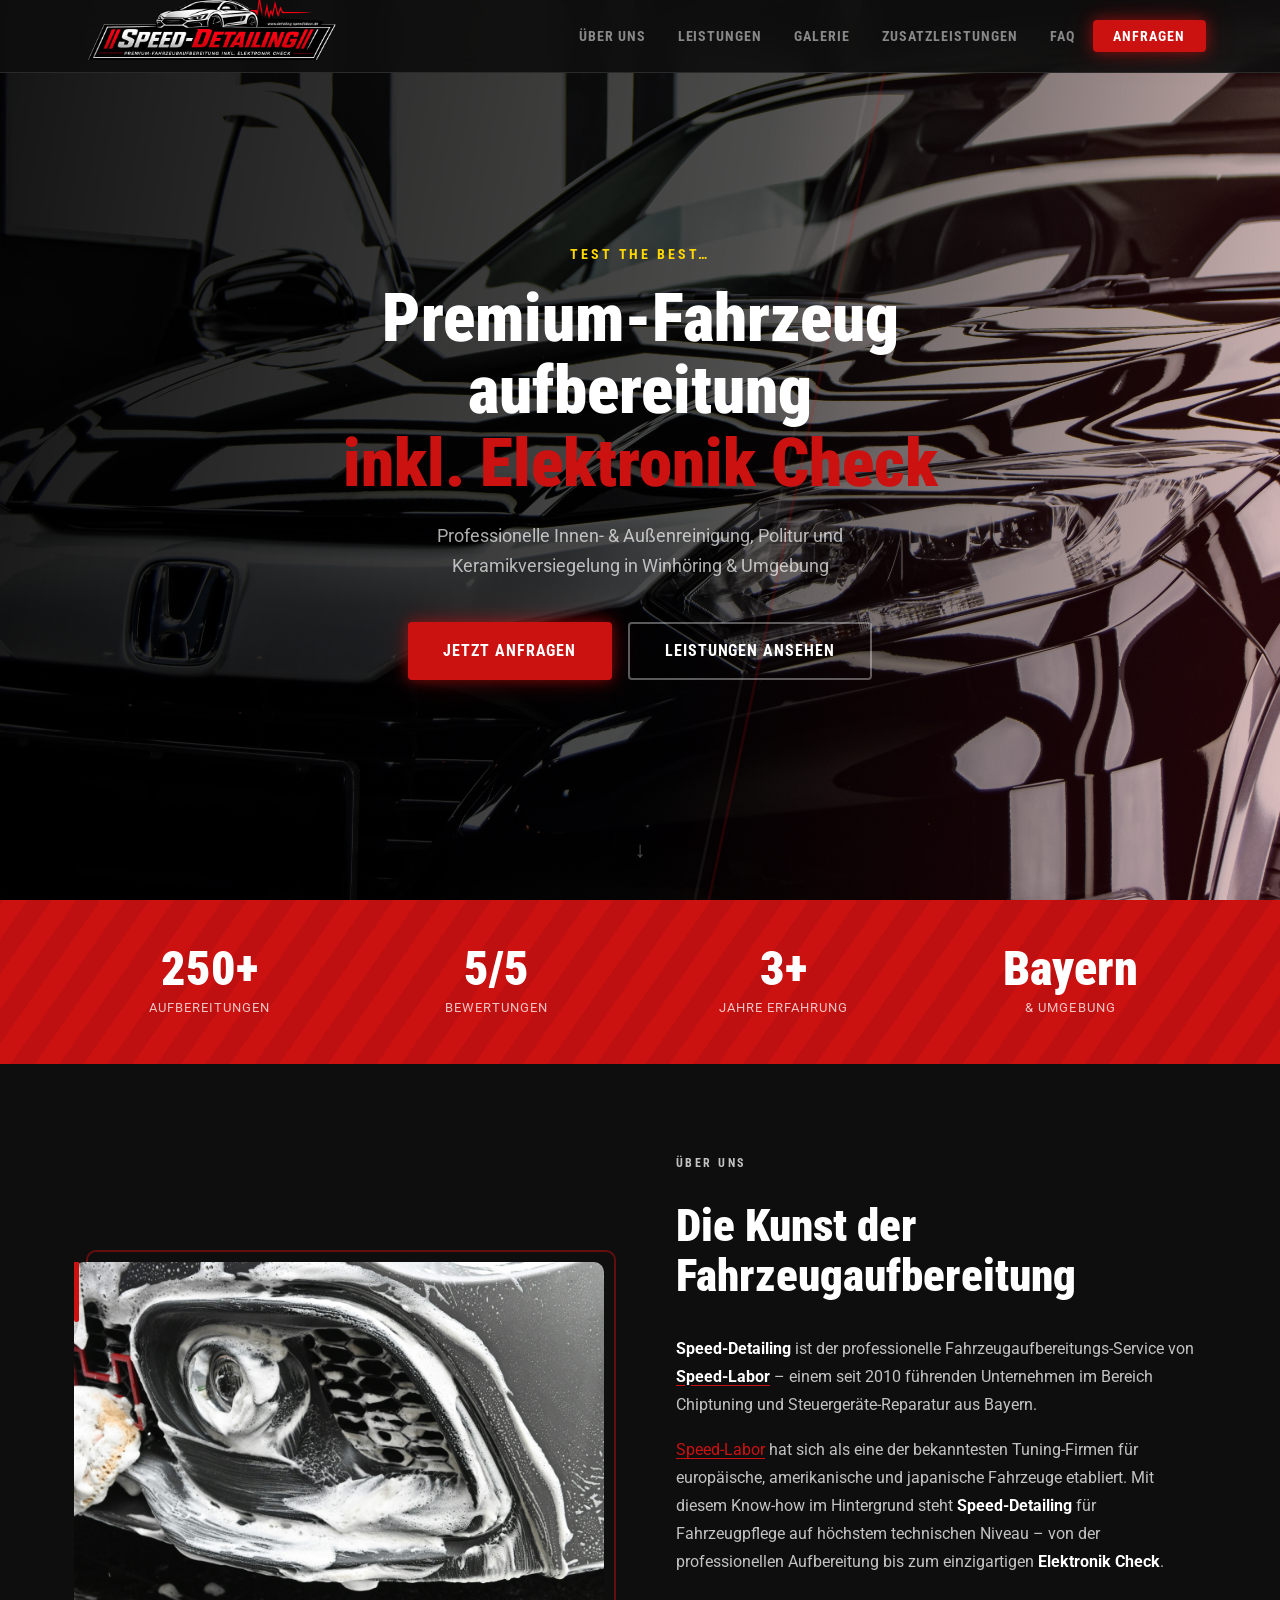
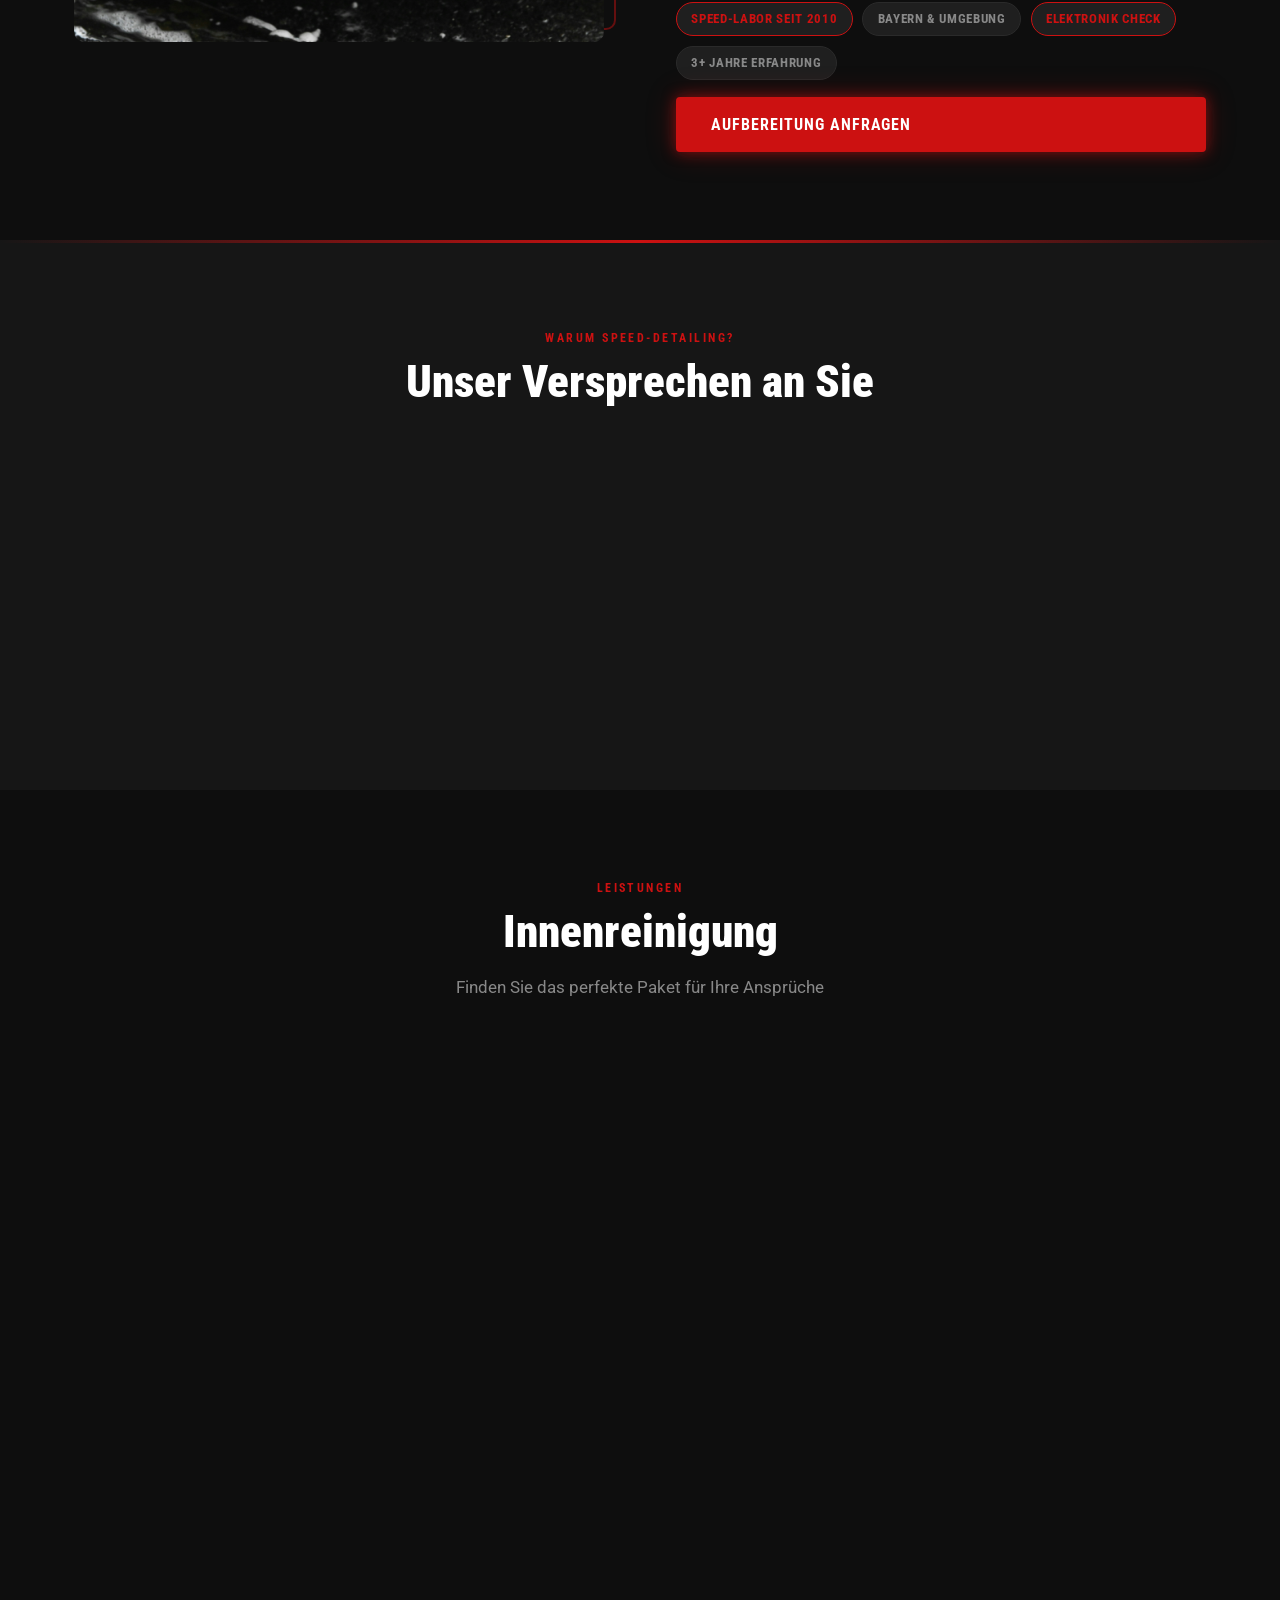
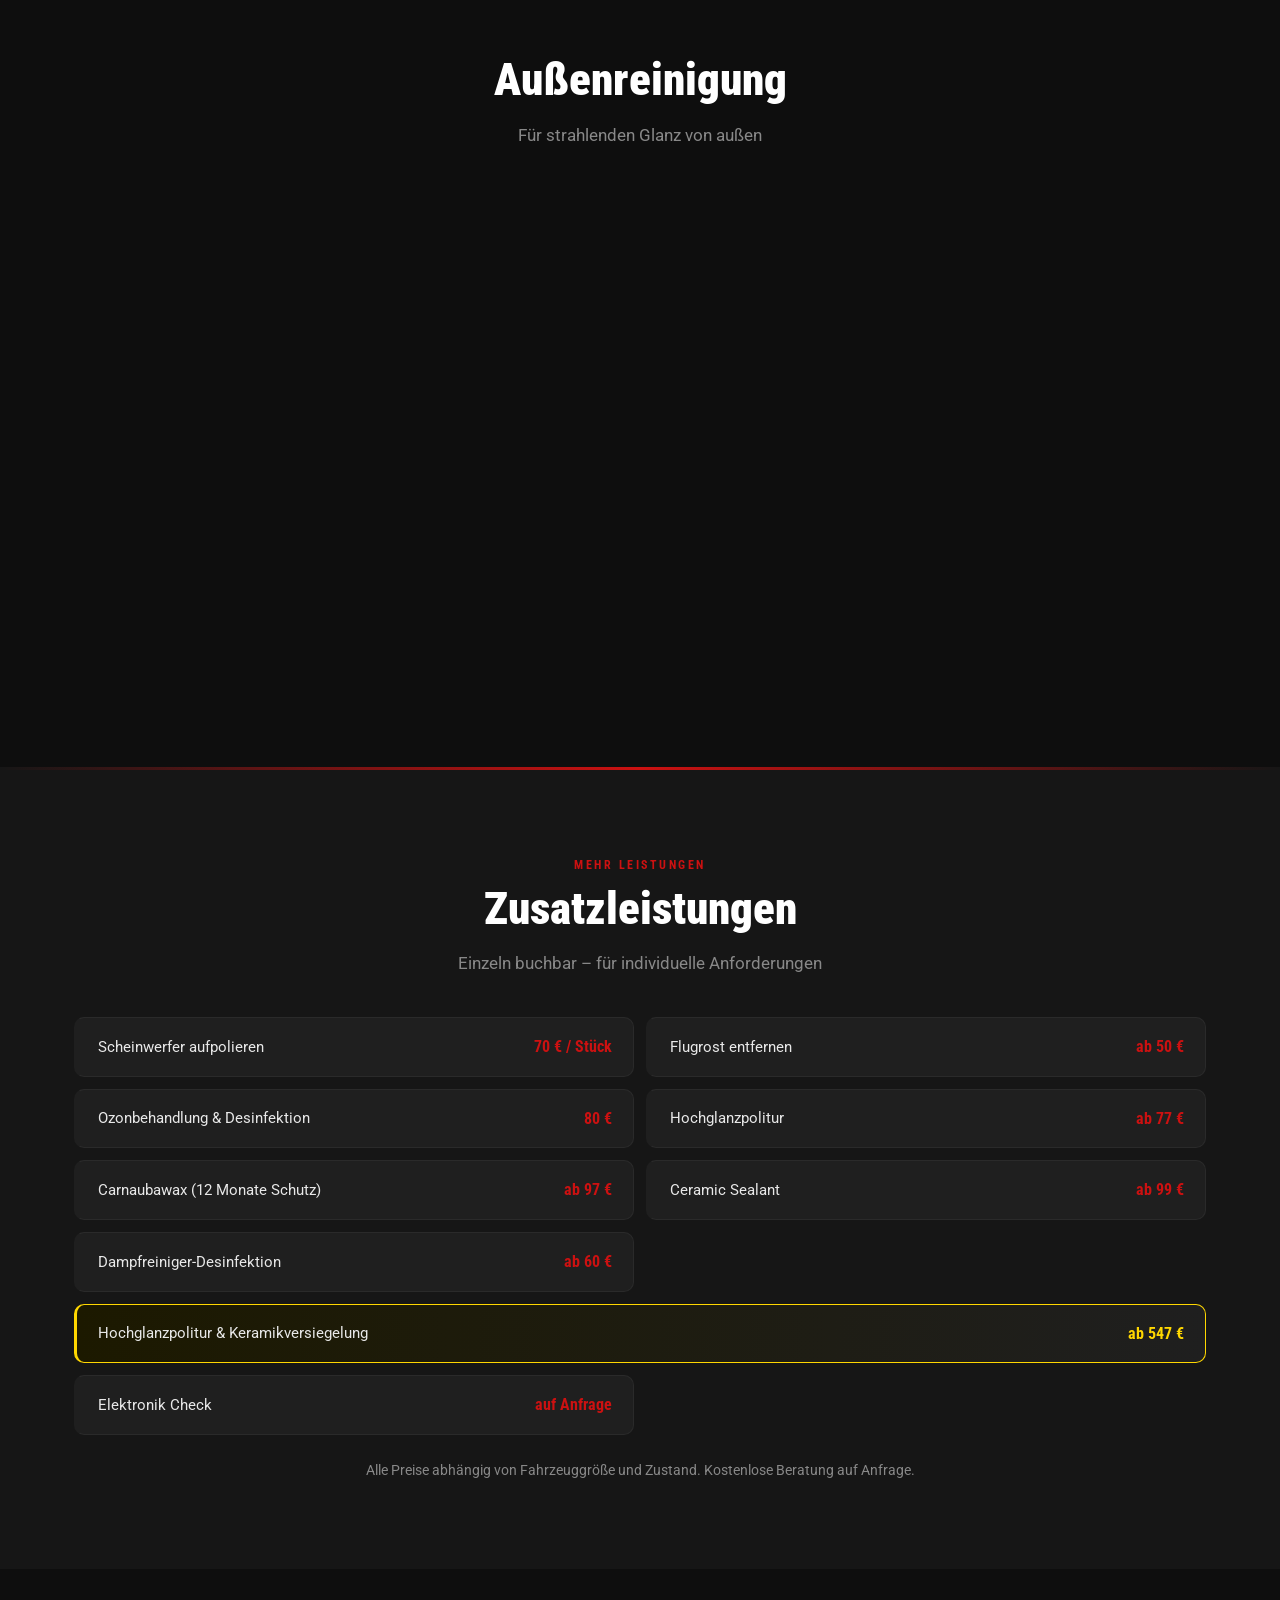
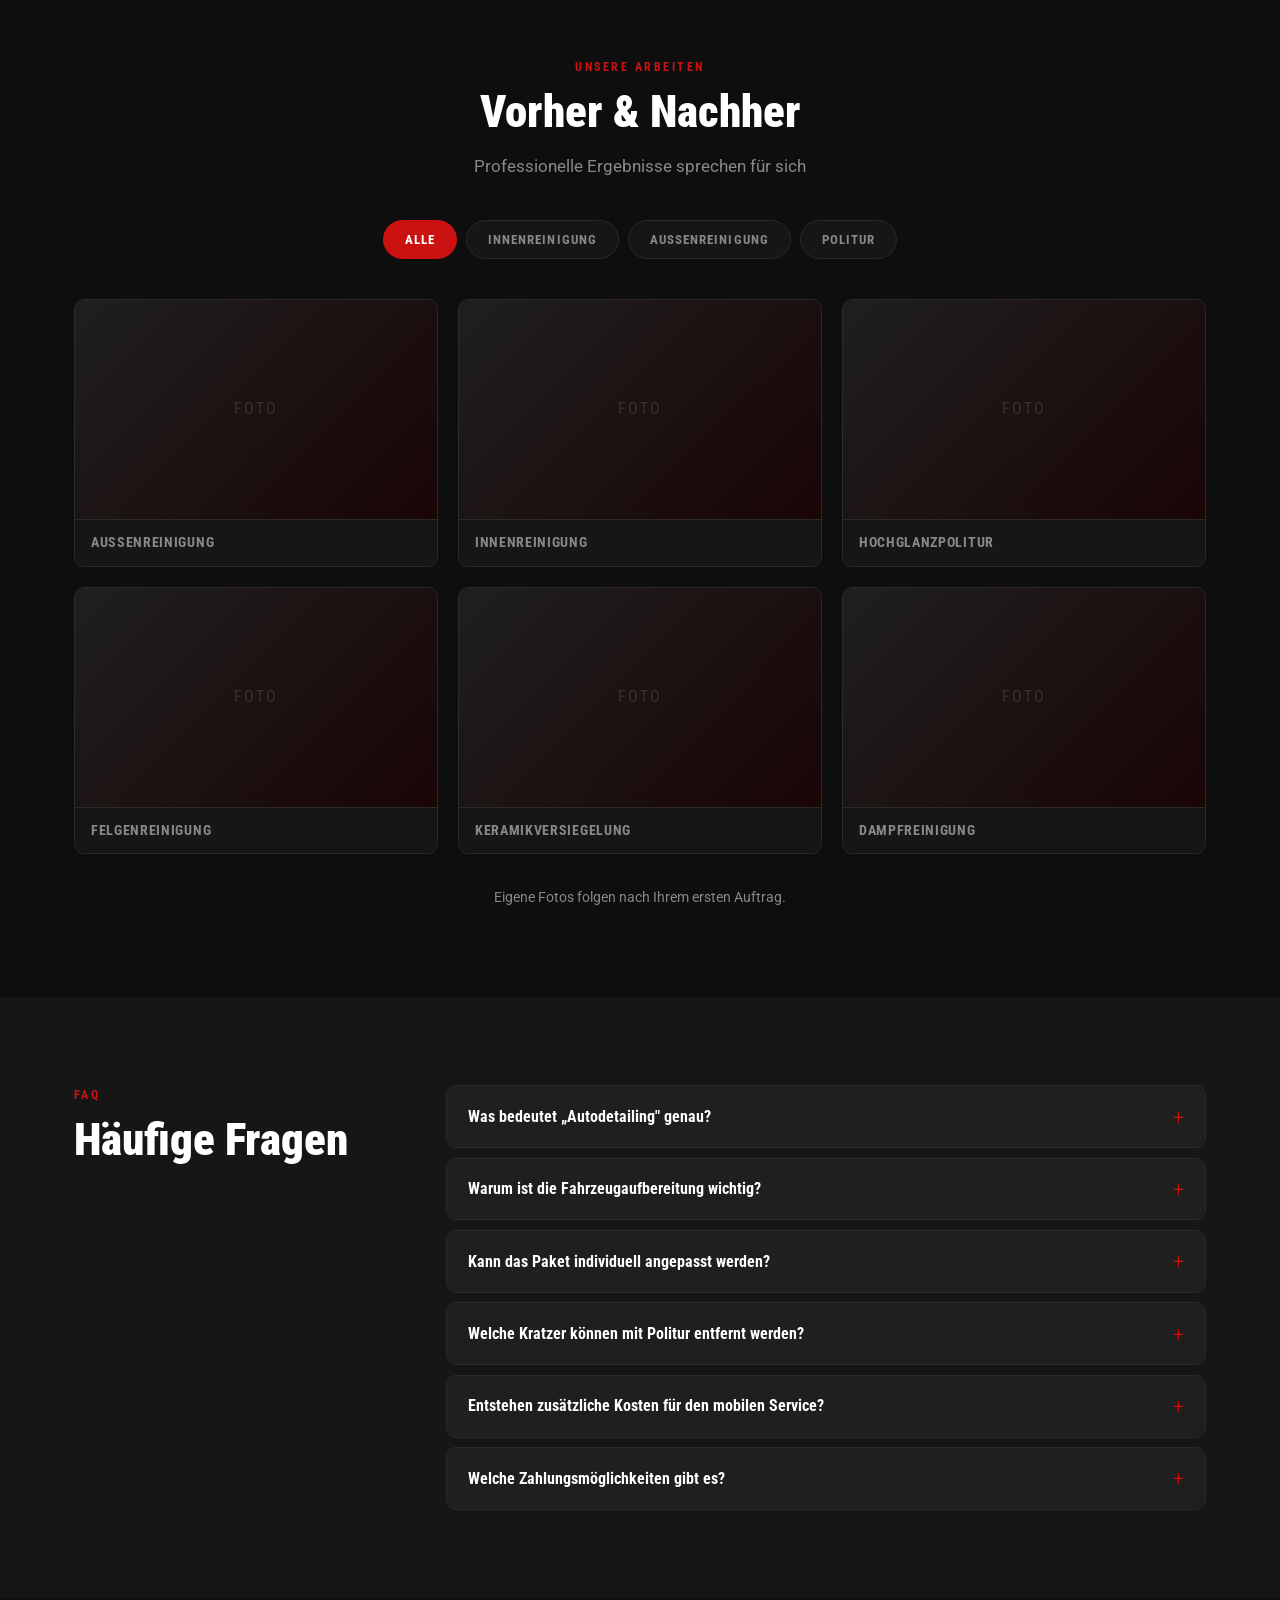
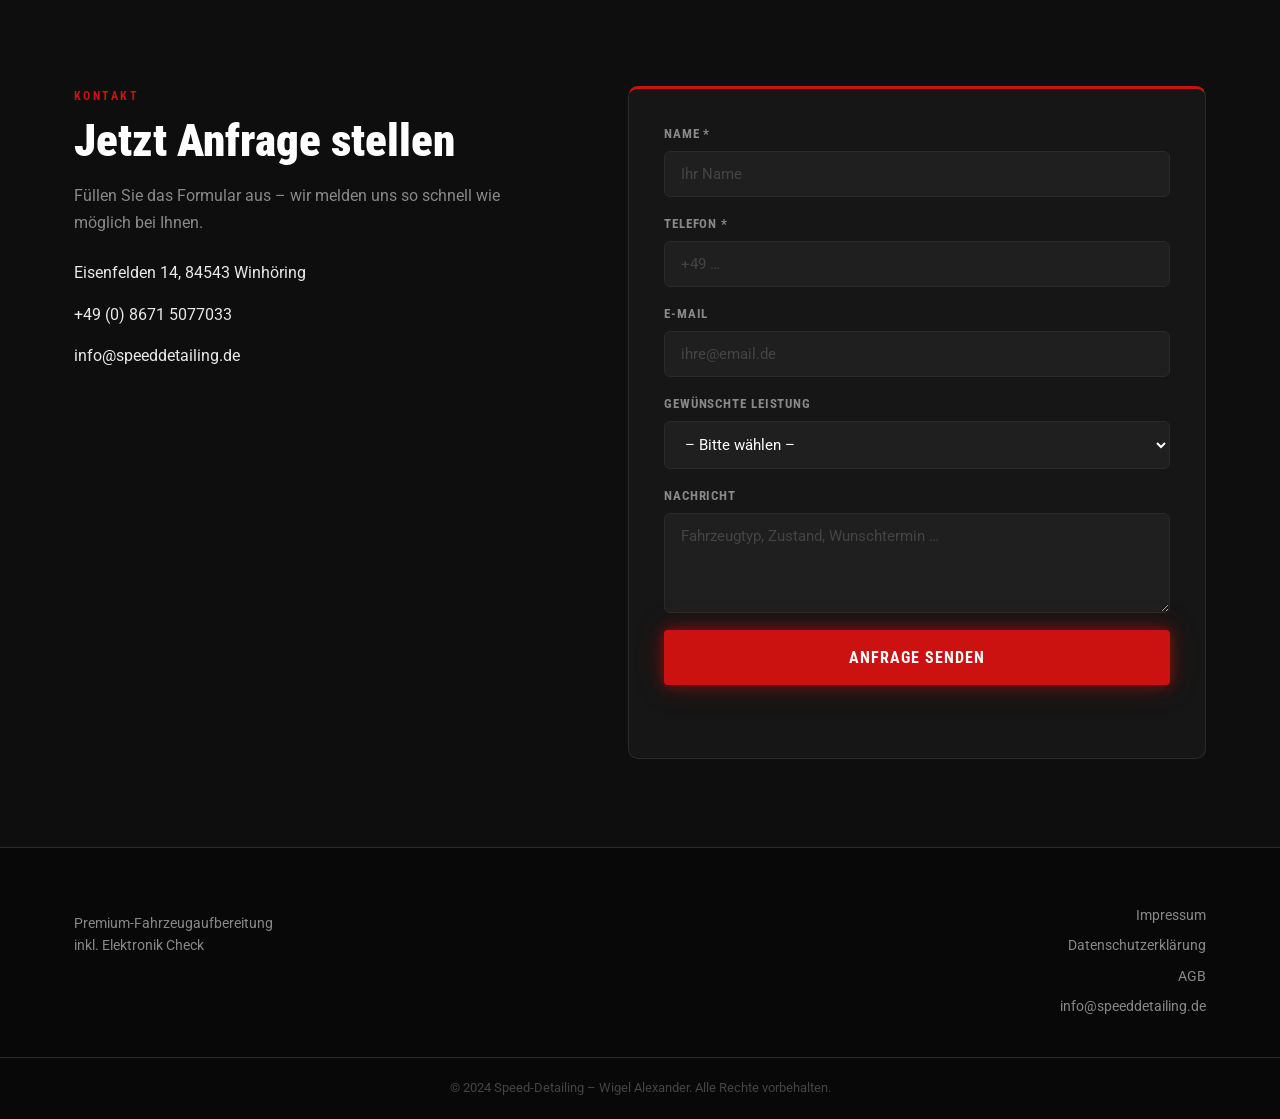
==== commit cc12105a: "Remove WhatsApp button from contact section" ====
--- a/index.html
+++ b/index.html
@@ -432,10 +432,7 @@
             <a href="mailto:info@speeddetailing.de">info@speeddetailing.de</a>
           </li>
         </ul>
-        <a href="https://wa.me/4986715077033" class="btn btn--whatsapp" target="_blank" rel="noopener noreferrer">
-          <svg viewBox="0 0 24 24" width="20" height="20" fill="currentColor" aria-hidden="true"><path d="M17.472 14.382c-.297-.149-1.758-.867-2.03-.967-.273-.099-.471-.148-.67.15-.197.297-.767.966-.94 1.164-.173.199-.347.223-.644.075-.297-.15-1.255-.463-2.39-1.475-.883-.788-1.48-1.761-1.653-2.059-.173-.297-.018-.458.13-.606.134-.133.298-.347.446-.52.149-.174.198-.298.298-.497.099-.198.05-.371-.025-.52-.075-.149-.669-1.612-.916-2.207-.242-.579-.487-.5-.669-.51-.173-.008-.371-.01-.57-.01-.198 0-.52.074-.792.372-.272.297-1.04 1.016-1.04 2.479 0 1.462 1.065 2.875 1.213 3.074.149.198 2.096 3.2 5.077 4.487.709.306 1.262.489 1.694.625.712.227 1.36.195 1.871.118.571-.085 1.758-.719 2.006-1.413.248-.694.248-1.289.173-1.413-.074-.124-.272-.198-.57-.347m-5.421 7.403h-.004a9.87 9.87 0 01-5.031-1.378l-.361-.214-3.741.982.998-3.648-.235-.374a9.86 9.86 0 01-1.51-5.26c.001-5.45 4.436-9.884 9.888-9.884 2.64 0 5.122 1.03 6.988 2.898a9.825 9.825 0 012.893 6.994c-.003 5.45-4.437 9.884-9.885 9.884m8.413-18.297A11.815 11.815 0 0012.05 0C5.495 0 .16 5.335.157 11.892c0 2.096.547 4.142 1.588 5.945L.057 24l6.305-1.654a11.882 11.882 0 005.683 1.448h.005c6.554 0 11.89-5.335 11.893-11.893a11.821 11.821 0 00-3.48-8.413z"/></svg>
-          WhatsApp schreiben
-        </a>
+        
       </div>
 
       <form class="contact__form" id="contactForm" data-confirm-endpoint="https://speedlabor-confirm.yurecpr.workers.dev/" novalidate>
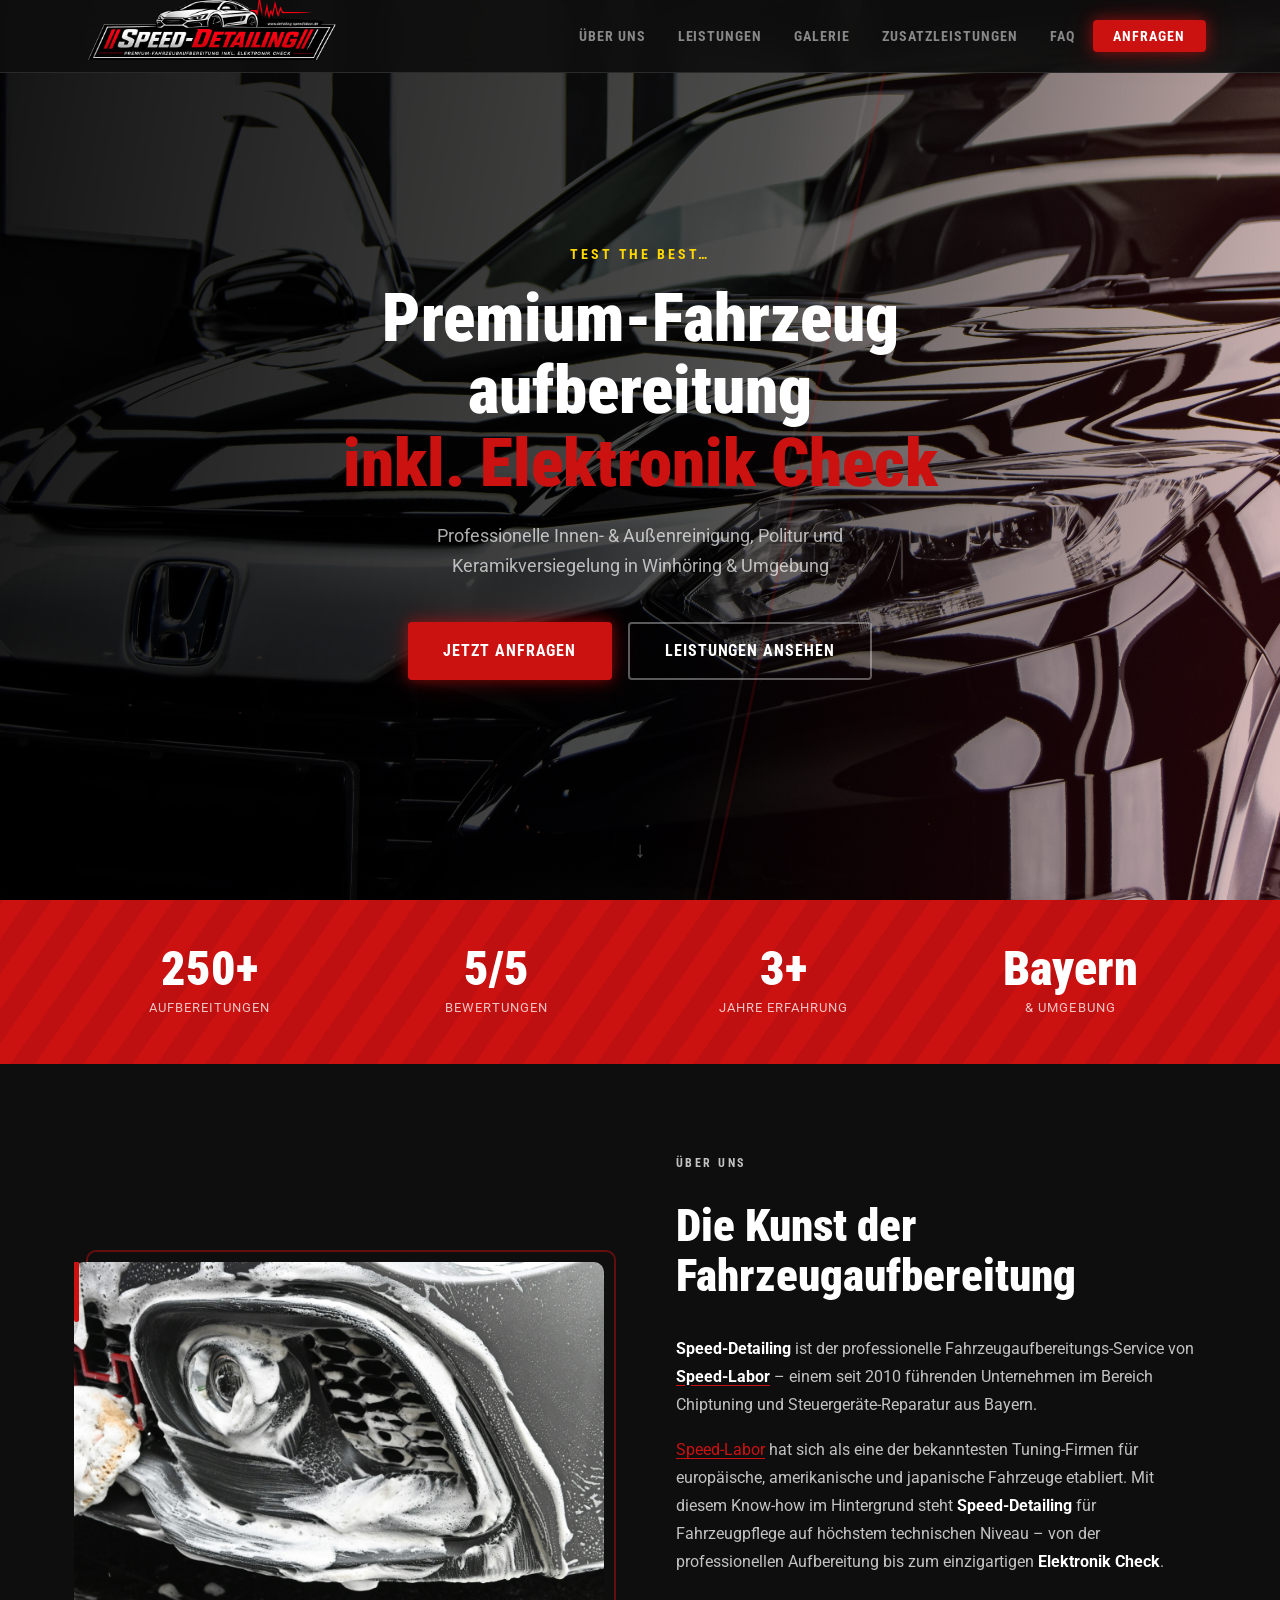
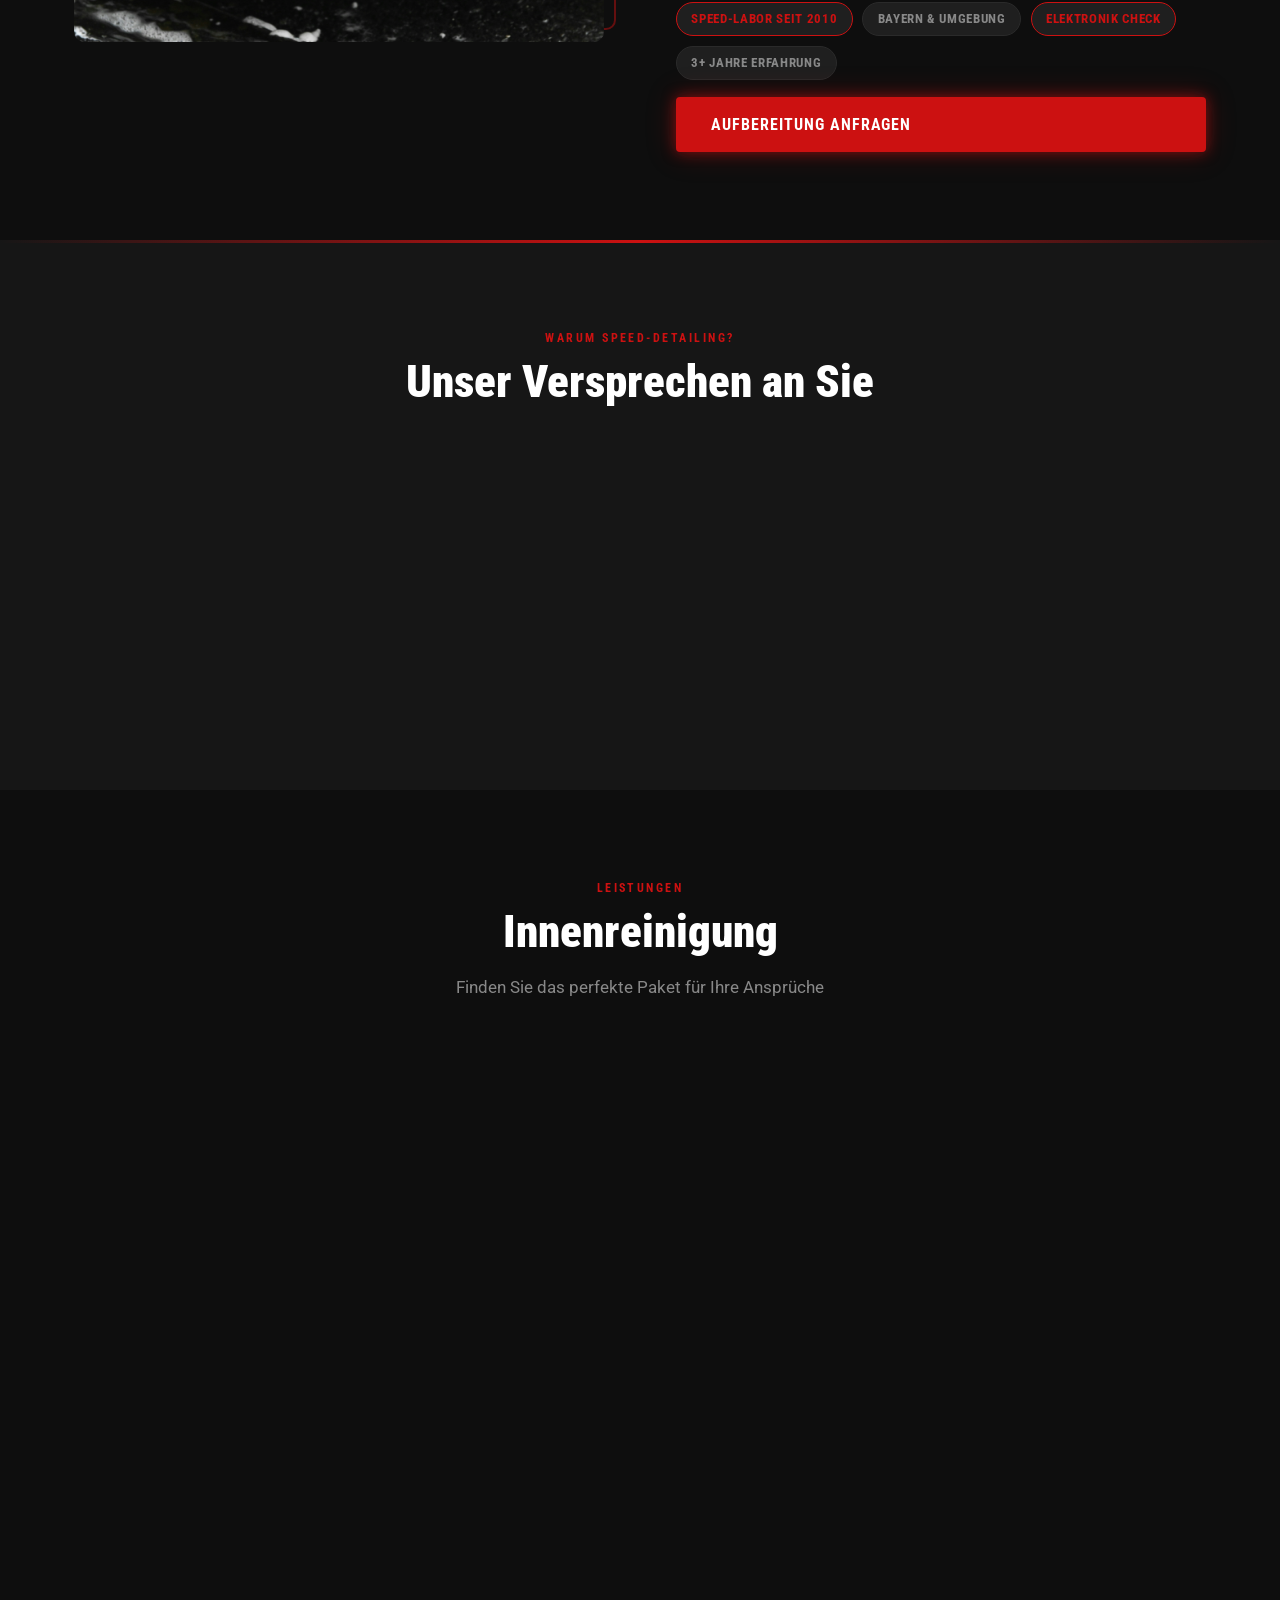
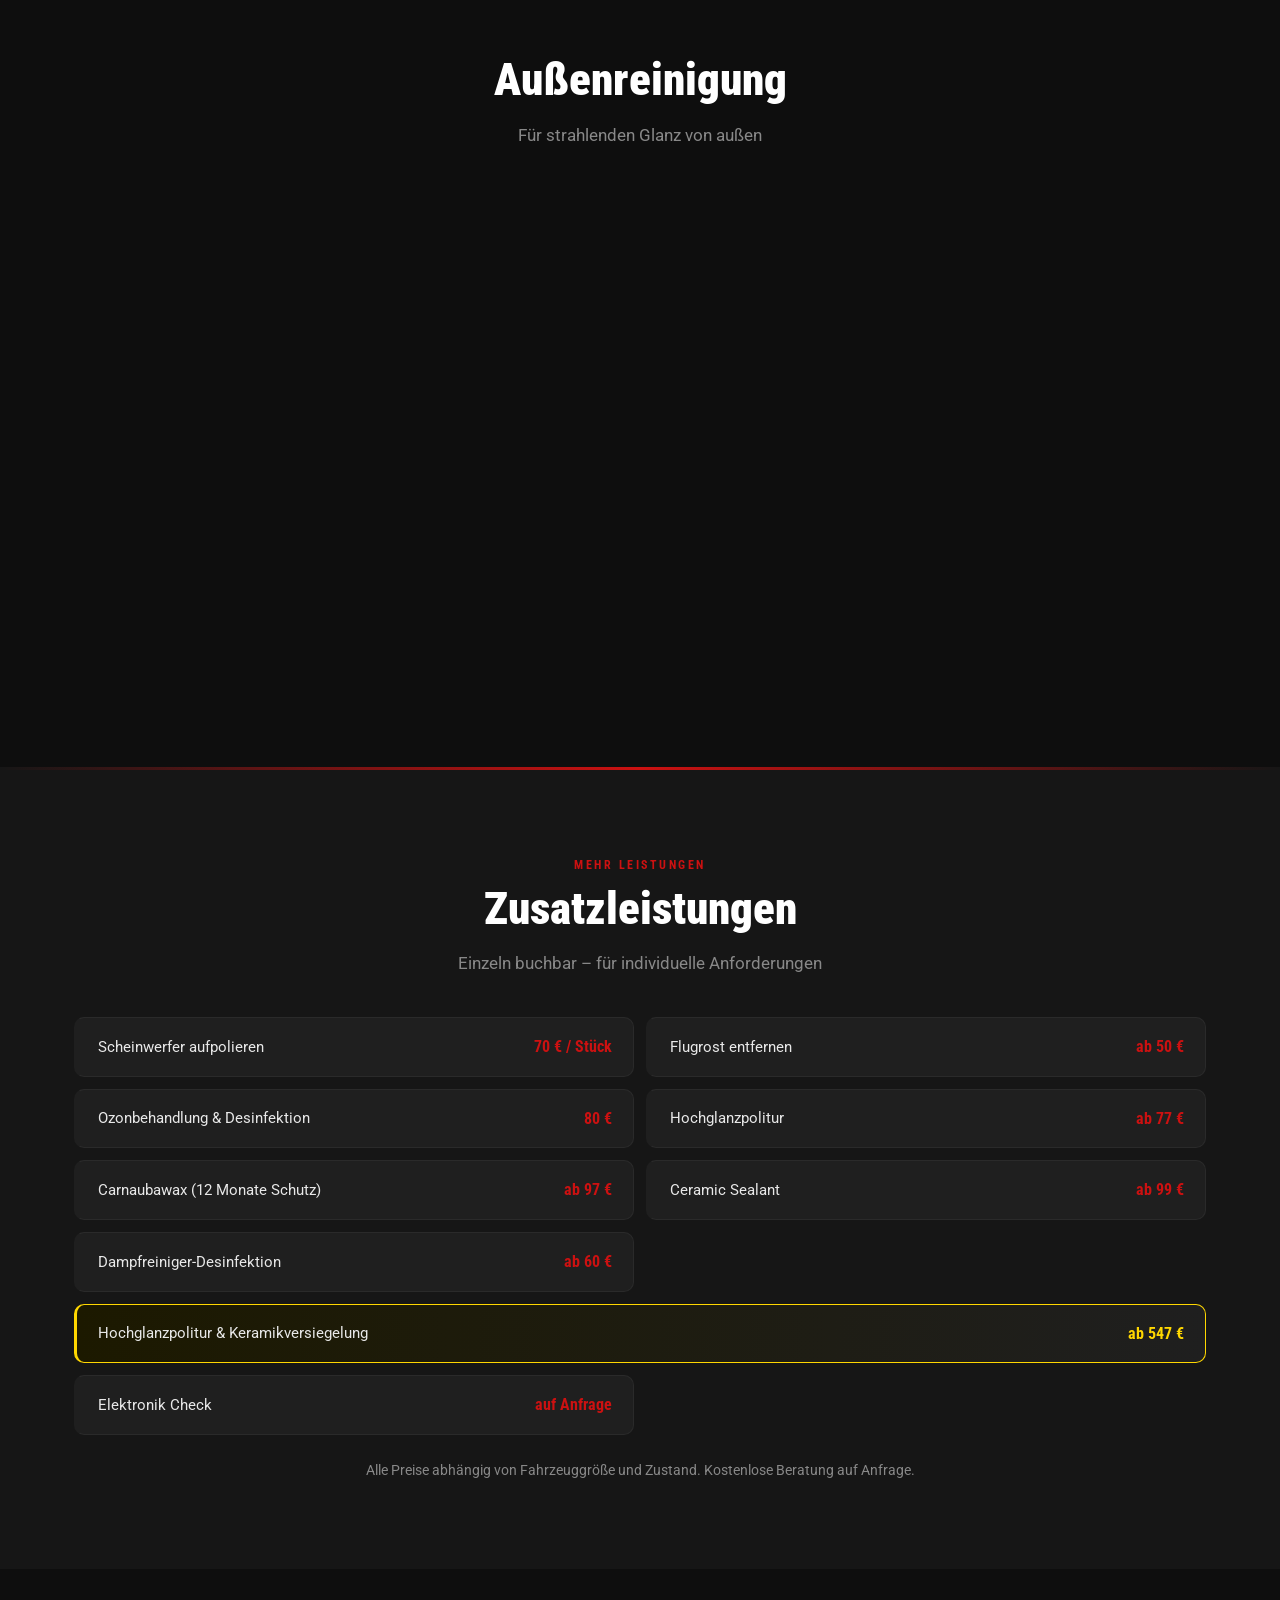
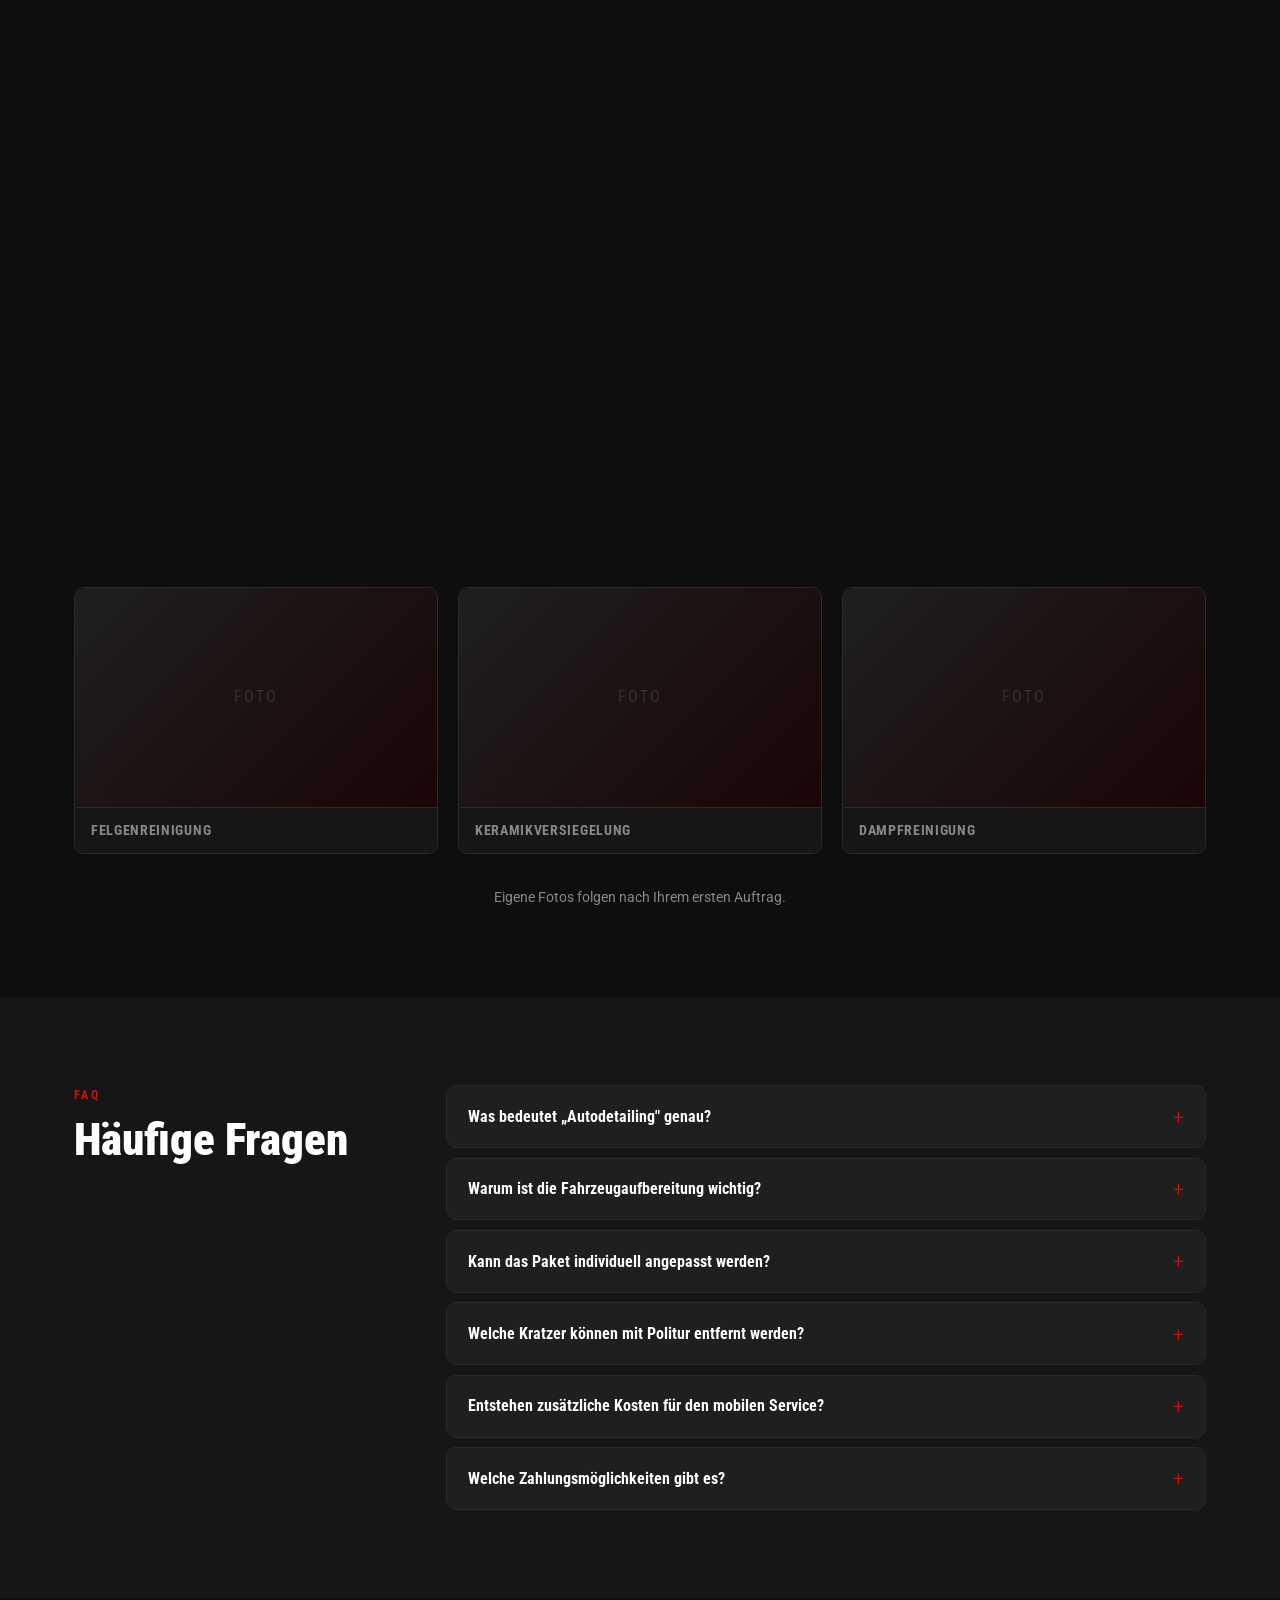
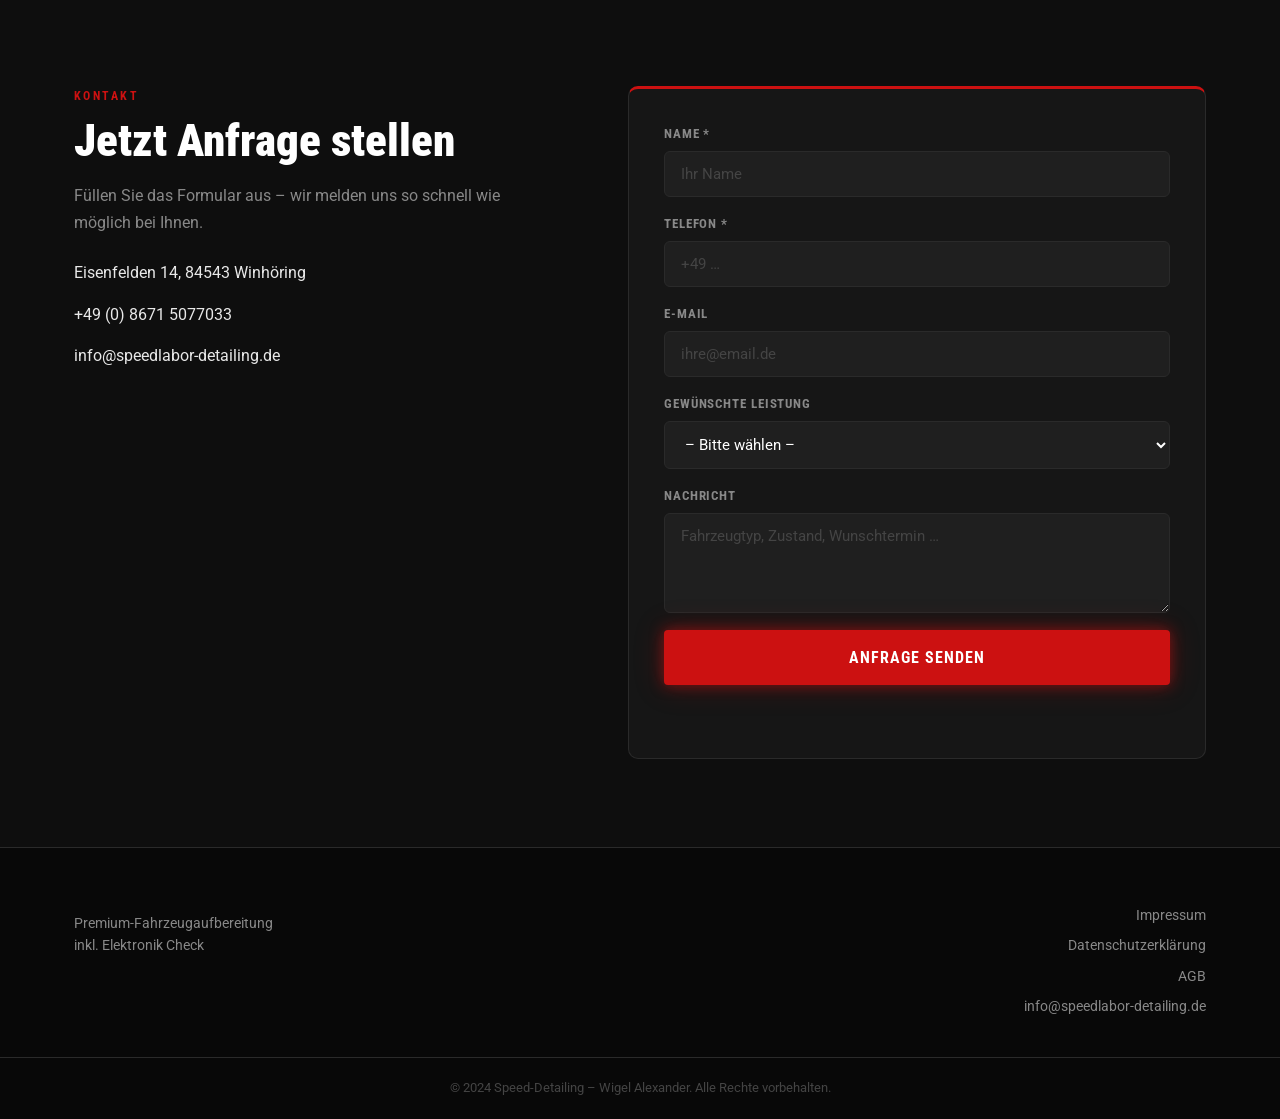
==== commit 0e812435: "Update contact email to info@speedlabor-detailing.de" ====
--- a/index.html
+++ b/index.html
@@ -429,7 +429,7 @@
             <a href="tel:+4986715077033">+49 (0) 8671 5077033</a>
           </li>
           <li>
-            <a href="mailto:info@speeddetailing.de">info@speeddetailing.de</a>
+            <a href="mailto:info@speedlabor-detailing.de">info@speedlabor-detailing.de</a>
           </li>
         </ul>
         
@@ -492,7 +492,7 @@
         <a href="impressum.html">Impressum</a>
         <a href="datenschutz.html">Datenschutzerklärung</a>
         <a href="agb.html">AGB</a>
-        <a href="mailto:info@speeddetailing.de">info@speeddetailing.de</a>
+        <a href="mailto:info@speedlabor-detailing.de">info@speedlabor-detailing.de</a>
       </div>
     </div>
     <div class="footer__bottom">
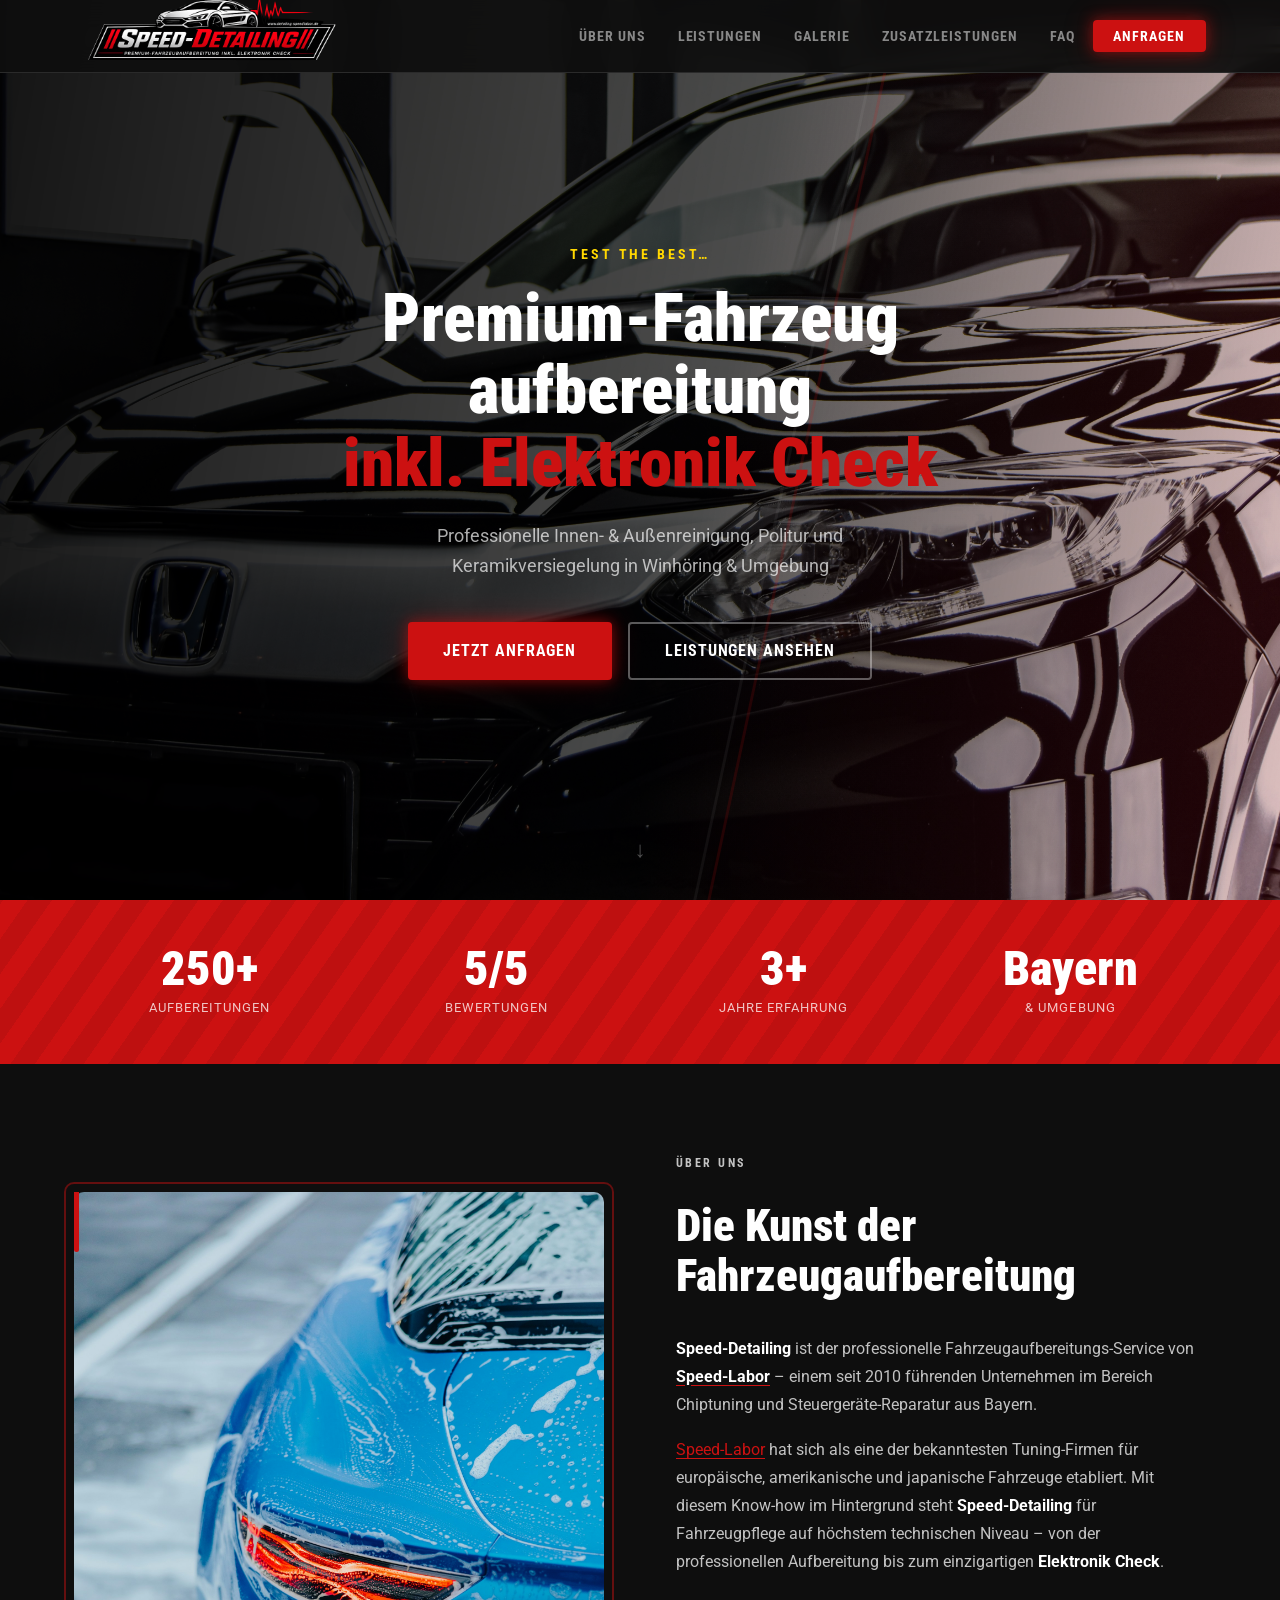
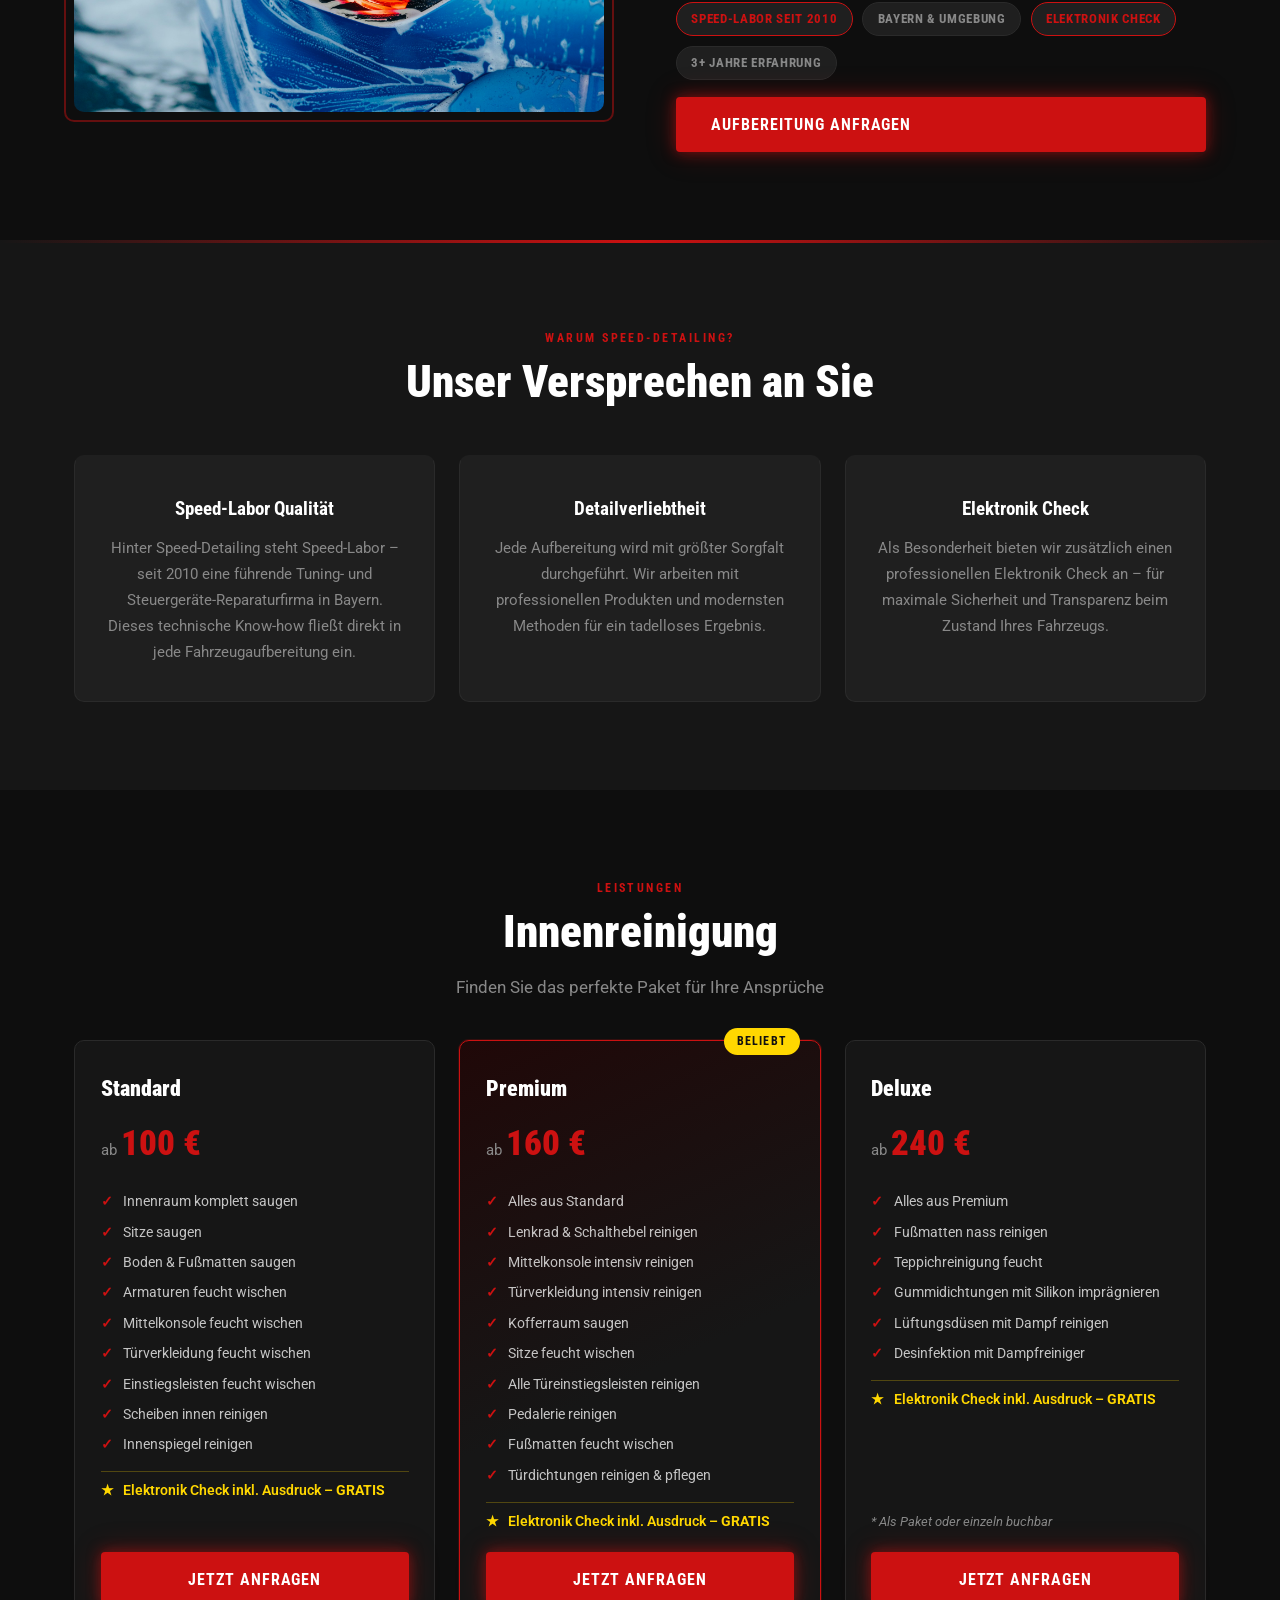
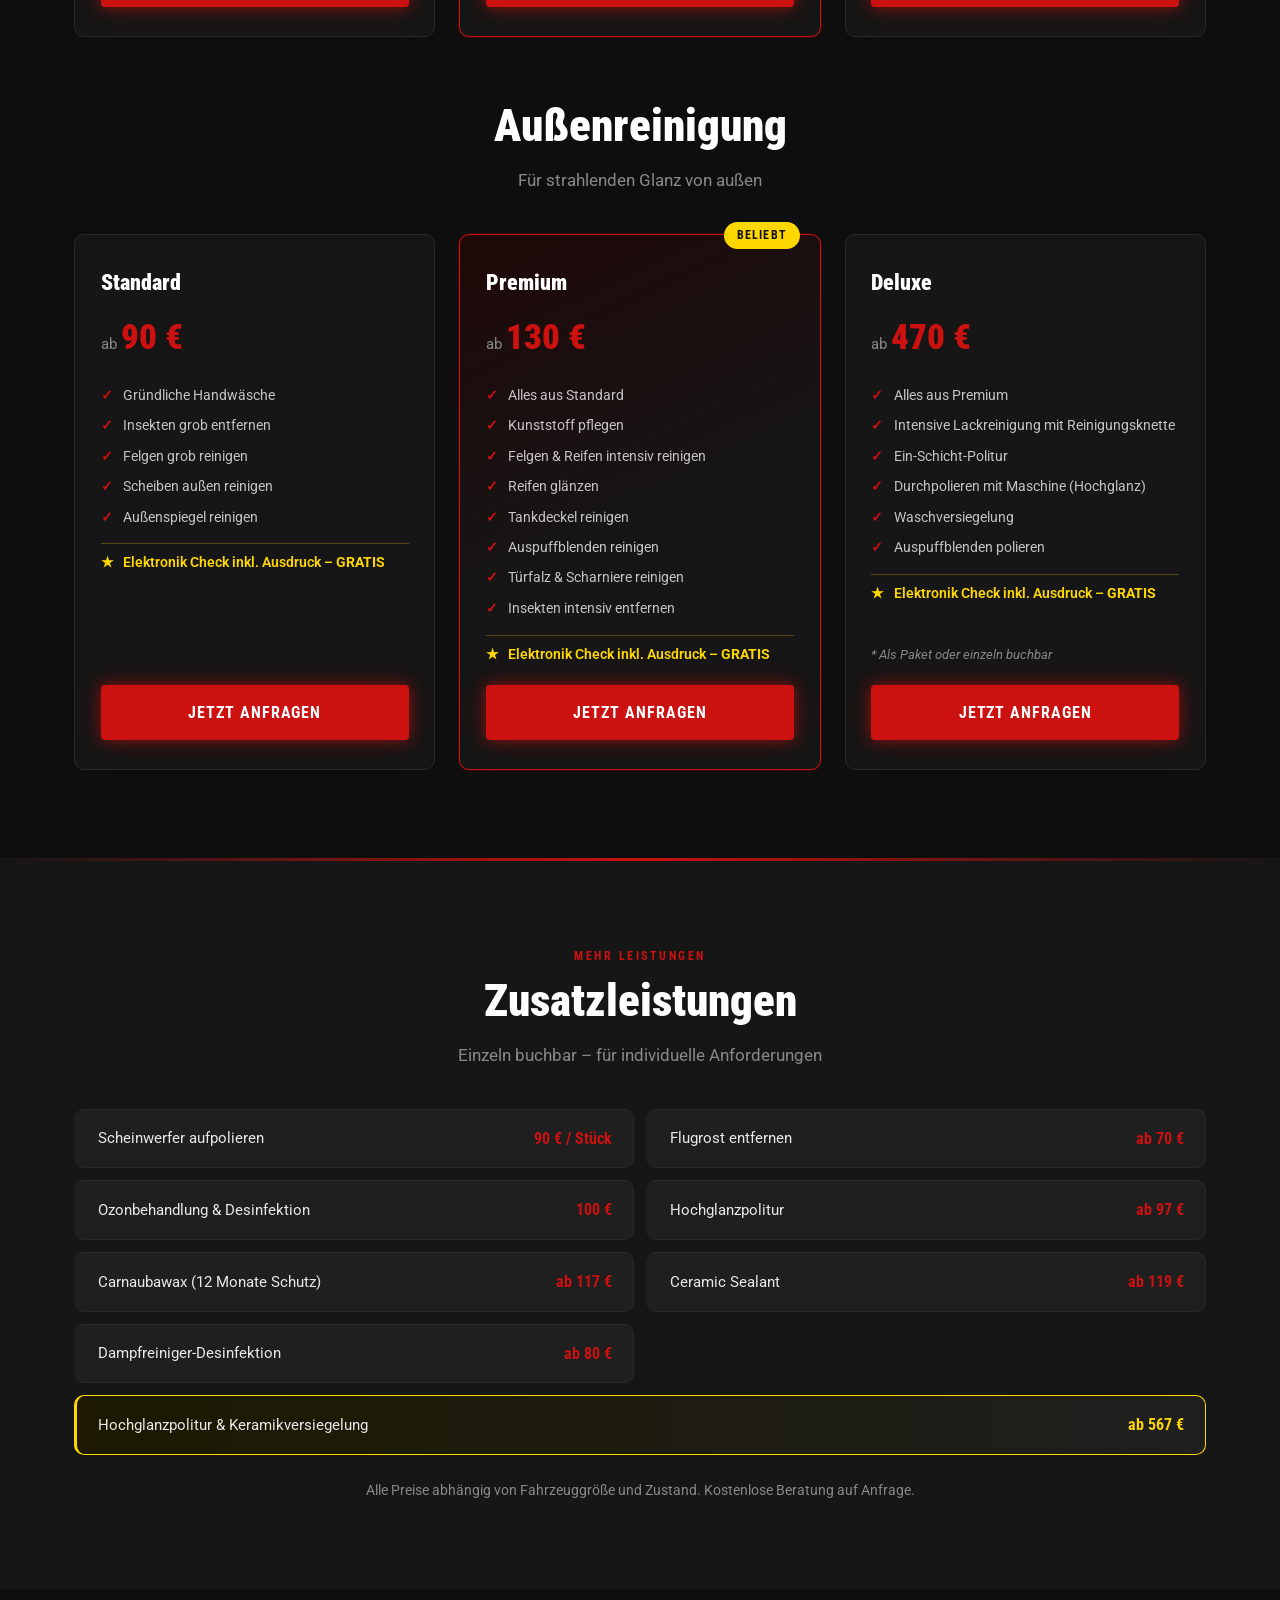
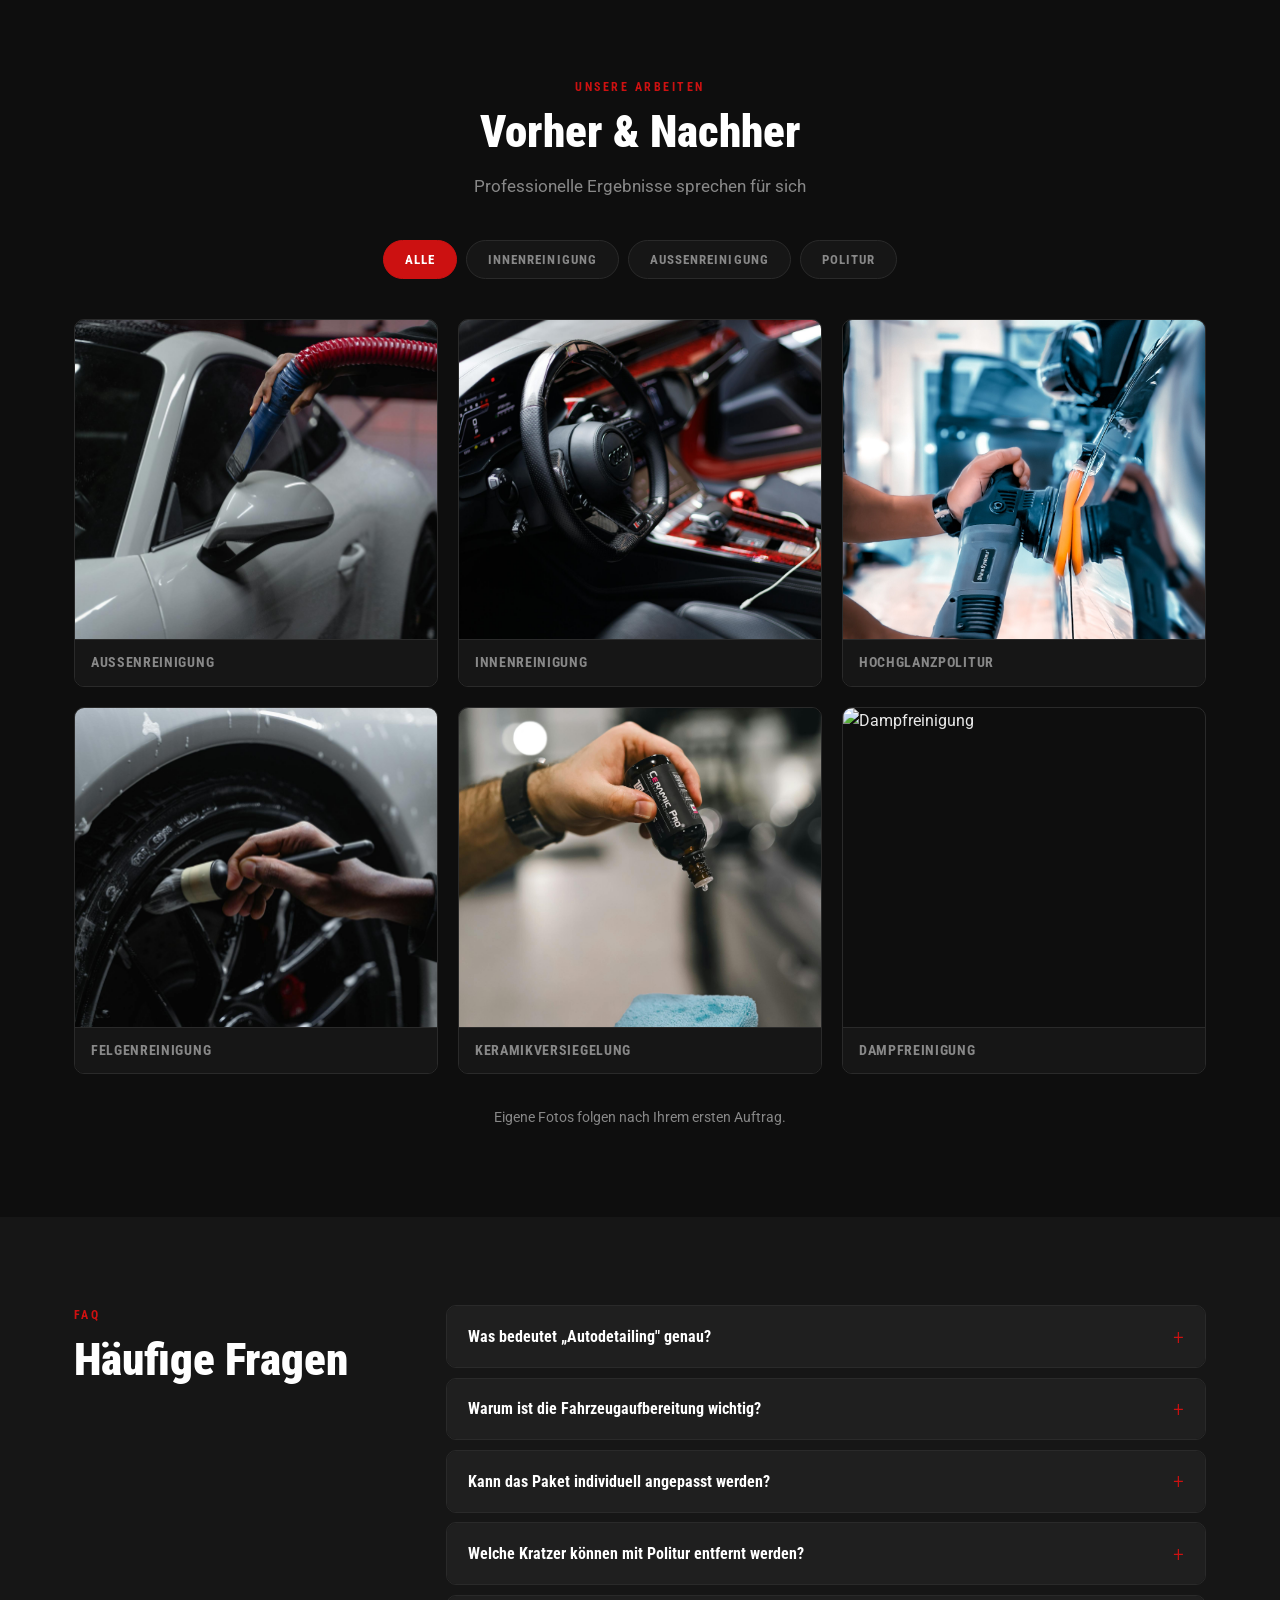
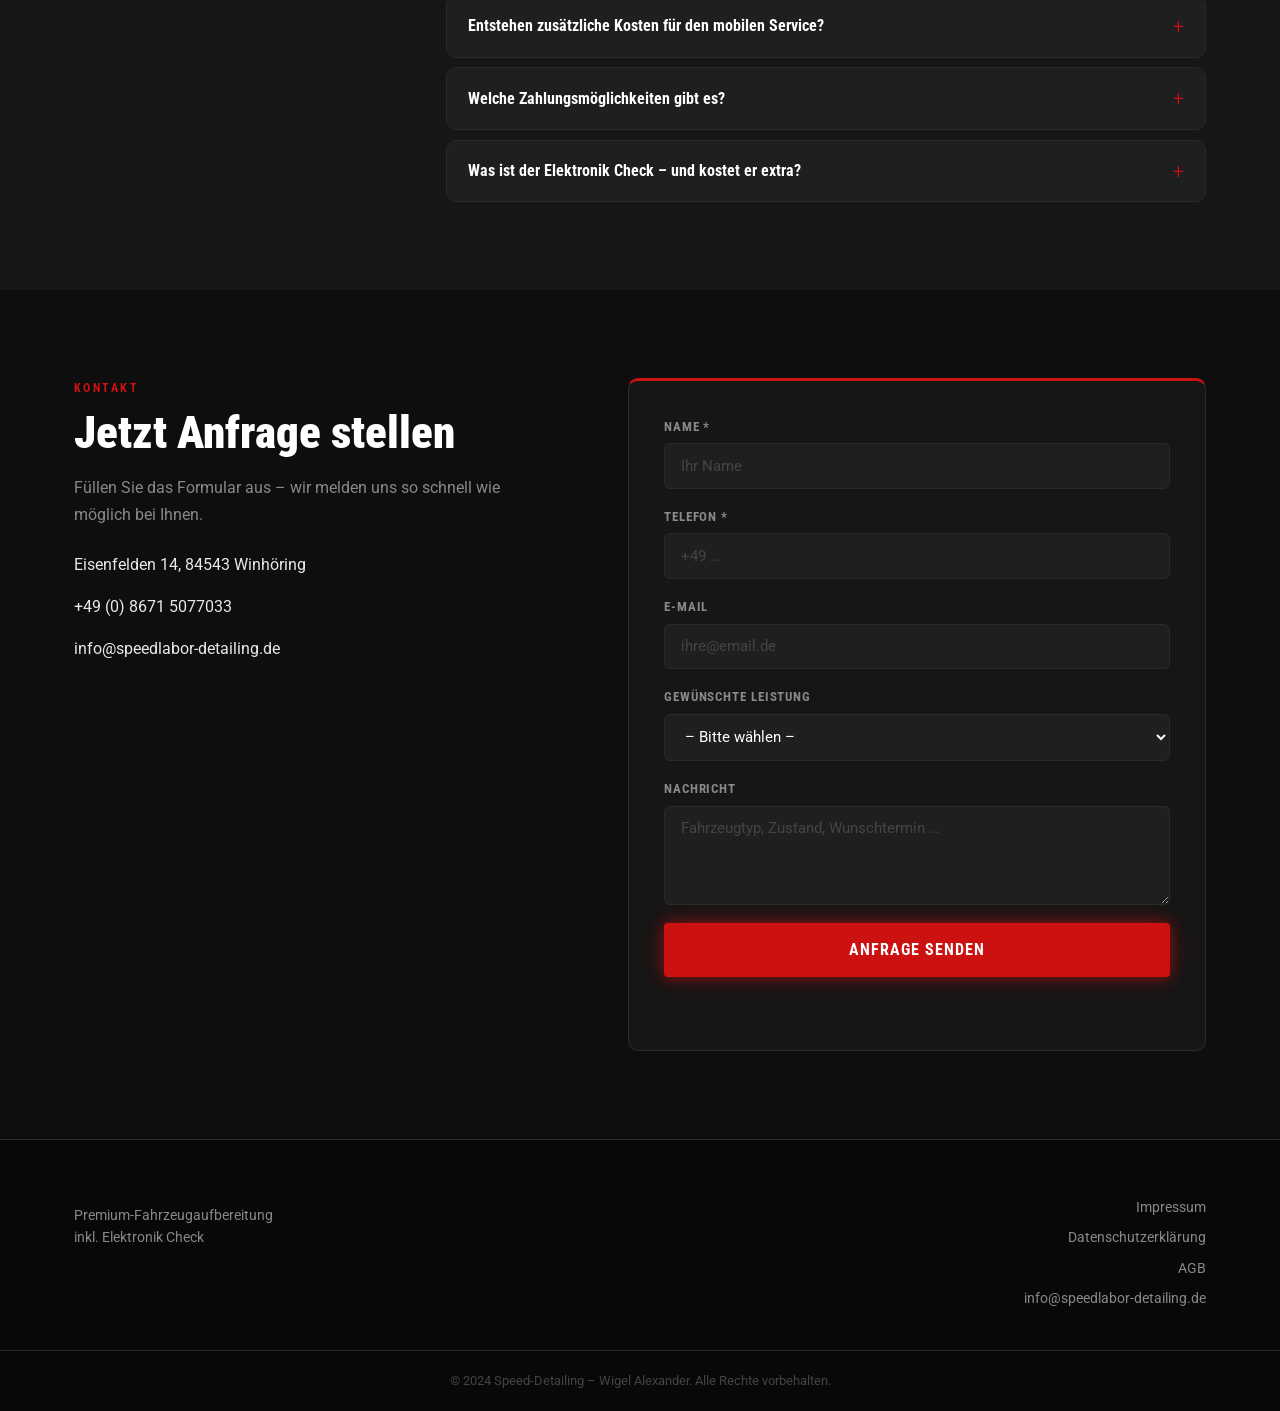
==== commit 3378ff66: "Update gallery image sizing, about photo height and frame, add Elektronik Check to all packages, upd" ====
--- a/index.html
+++ b/index.html
@@ -135,7 +135,7 @@
         <div class="card" data-reveal data-reveal-delay="0">
           <div class="card__head">
             <h3 class="card__title">Standard</h3>
-            <p class="card__price">ab <span>80 €</span></p>
+            <p class="card__price">ab <span>100 €</span></p>
           </div>
           <ul class="card__list">
             <li>Innenraum komplett saugen</li>
@@ -147,6 +147,7 @@
             <li>Einstiegsleisten feucht wischen</li>
             <li>Scheiben innen reinigen</li>
             <li>Innenspiegel reinigen</li>
+            <li class="card__list-gift">Elektronik Check inkl. Ausdruck &ndash; <strong>GRATIS</strong></li>
           </ul>
           <a href="#contact" class="btn btn--primary btn--full">Jetzt anfragen</a>
         </div>
@@ -155,7 +156,7 @@
           <div class="card__badge">Beliebt</div>
           <div class="card__head">
             <h3 class="card__title">Premium</h3>
-            <p class="card__price">ab <span>140 €</span></p>
+            <p class="card__price">ab <span>160 €</span></p>
           </div>
           <ul class="card__list">
             <li>Alles aus Standard</li>
@@ -168,6 +169,7 @@
             <li>Pedalerie reinigen</li>
             <li>Fußmatten feucht wischen</li>
             <li>Türdichtungen reinigen & pflegen</li>
+            <li class="card__list-gift">Elektronik Check inkl. Ausdruck &ndash; <strong>GRATIS</strong></li>
           </ul>
           <a href="#contact" class="btn btn--primary btn--full">Jetzt anfragen</a>
         </div>
@@ -175,7 +177,7 @@
         <div class="card" data-reveal data-reveal-delay="300">
           <div class="card__head">
             <h3 class="card__title">Deluxe</h3>
-            <p class="card__price">ab <span>220 €</span></p>
+            <p class="card__price">ab <span>240 €</span></p>
           </div>
           <ul class="card__list">
             <li>Alles aus Premium</li>
@@ -184,6 +186,7 @@
             <li>Gummidichtungen mit Silikon imprägnieren</li>
             <li>Lüftungsdüsen mit Dampf reinigen</li>
             <li>Desinfektion mit Dampfreiniger</li>
+            <li class="card__list-gift">Elektronik Check inkl. Ausdruck &ndash; <strong>GRATIS</strong></li>
           </ul>
           <p class="card__note">* Als Paket oder einzeln buchbar</p>
           <a href="#contact" class="btn btn--primary btn--full">Jetzt anfragen</a>
@@ -199,7 +202,7 @@
         <div class="card" data-reveal data-reveal-delay="0">
           <div class="card__head">
             <h3 class="card__title">Standard</h3>
-            <p class="card__price">ab <span>70 €</span></p>
+            <p class="card__price">ab <span>90 €</span></p>
           </div>
           <ul class="card__list">
             <li>Gründliche Handwäsche</li>
@@ -207,6 +210,7 @@
             <li>Felgen grob reinigen</li>
             <li>Scheiben außen reinigen</li>
             <li>Außenspiegel reinigen</li>
+            <li class="card__list-gift">Elektronik Check inkl. Ausdruck &ndash; <strong>GRATIS</strong></li>
           </ul>
           <a href="#contact" class="btn btn--primary btn--full">Jetzt anfragen</a>
         </div>
@@ -215,7 +219,7 @@
           <div class="card__badge">Beliebt</div>
           <div class="card__head">
             <h3 class="card__title">Premium</h3>
-            <p class="card__price">ab <span>110 €</span></p>
+            <p class="card__price">ab <span>130 €</span></p>
           </div>
           <ul class="card__list">
             <li>Alles aus Standard</li>
@@ -226,6 +230,7 @@
             <li>Auspuffblenden reinigen</li>
             <li>Türfalz & Scharniere reinigen</li>
             <li>Insekten intensiv entfernen</li>
+            <li class="card__list-gift">Elektronik Check inkl. Ausdruck &ndash; <strong>GRATIS</strong></li>
           </ul>
           <a href="#contact" class="btn btn--primary btn--full">Jetzt anfragen</a>
         </div>
@@ -233,7 +238,7 @@
         <div class="card" data-reveal data-reveal-delay="300">
           <div class="card__head">
             <h3 class="card__title">Deluxe</h3>
-            <p class="card__price">ab <span>450 €</span></p>
+            <p class="card__price">ab <span>470 €</span></p>
           </div>
           <ul class="card__list">
             <li>Alles aus Premium</li>
@@ -242,6 +247,7 @@
             <li>Durchpolieren mit Maschine (Hochglanz)</li>
             <li>Waschversiegelung</li>
             <li>Auspuffblenden polieren</li>
+            <li class="card__list-gift">Elektronik Check inkl. Ausdruck &ndash; <strong>GRATIS</strong></li>
           </ul>
           <p class="card__note">* Als Paket oder einzeln buchbar</p>
           <a href="#contact" class="btn btn--primary btn--full">Jetzt anfragen</a>
@@ -260,39 +266,35 @@
       <div class="extras__grid">
         <div class="extras__item">
           <span class="extras__name">Scheinwerfer aufpolieren</span>
-          <span class="extras__price">70 € / Stück</span>
+          <span class="extras__price">90 € / Stück</span>
         </div>
         <div class="extras__item">
           <span class="extras__name">Flugrost entfernen</span>
-          <span class="extras__price">ab 50 €</span>
+          <span class="extras__price">ab 70 €</span>
         </div>
         <div class="extras__item">
           <span class="extras__name">Ozonbehandlung &amp; Desinfektion</span>
-          <span class="extras__price">80 €</span>
+          <span class="extras__price">100 €</span>
         </div>
         <div class="extras__item">
           <span class="extras__name">Hochglanzpolitur</span>
-          <span class="extras__price">ab 77 €</span>
+          <span class="extras__price">ab 97 €</span>
         </div>
         <div class="extras__item">
           <span class="extras__name">Carnaubawax (12 Monate Schutz)</span>
-          <span class="extras__price">ab 97 €</span>
+          <span class="extras__price">ab 117 €</span>
         </div>
         <div class="extras__item">
           <span class="extras__name">Ceramic Sealant</span>
-          <span class="extras__price">ab 99 €</span>
+          <span class="extras__price">ab 119 €</span>
         </div>
         <div class="extras__item">
           <span class="extras__name">Dampfreiniger-Desinfektion</span>
-          <span class="extras__price">ab 60 €</span>
+          <span class="extras__price">ab 80 €</span>
         </div>
         <div class="extras__item extras__item--highlight">
           <span class="extras__name">Hochglanzpolitur &amp; Keramikversiegelung</span>
-          <span class="extras__price">ab 547 €</span>
-        </div>
-        <div class="extras__item">
-          <span class="extras__name">Elektronik Check</span>
-          <span class="extras__price">auf Anfrage</span>
+          <span class="extras__price">ab 567 €</span>
         </div>
       </div>
       <p class="extras__note text-center">Alle Preise abhängig von Fahrzeuggröße und Zustand. Kostenlose Beratung auf Anfrage.</p>
@@ -313,27 +315,27 @@
       </div>
       <div class="gallery__grid">
         <div class="gallery__item" data-category="aussen" data-reveal data-reveal-delay="0">
-          <div class="gallery__placeholder"><span>Foto</span></div>
+          <img src="images/aussen.jpg" alt="aussen" loading="lazy" />
           <div class="gallery__caption">Außenreinigung</div>
         </div>
         <div class="gallery__item" data-category="innen" data-reveal data-reveal-delay="100">
-          <div class="gallery__placeholder"><span>Foto</span></div>
+          <img src="images/innen.jpg" alt="innen" loading="lazy" />
           <div class="gallery__caption">Innenreinigung</div>
         </div>
         <div class="gallery__item" data-category="politur" data-reveal data-reveal-delay="200">
-          <div class="gallery__placeholder"><span>Foto</span></div>
+          <img src="images/politur.jpg" alt="politur" loading="lazy" />
           <div class="gallery__caption">Hochglanzpolitur</div>
         </div>
         <div class="gallery__item" data-category="aussen" data-reveal data-reveal-delay="0">
-          <div class="gallery__placeholder"><span>Foto</span></div>
+          <img src="images/felgen.jpg" alt="felgenreinigung" loading="lazy" />
           <div class="gallery__caption">Felgenreinigung</div>
         </div>
         <div class="gallery__item" data-category="politur" data-reveal data-reveal-delay="100">
-          <div class="gallery__placeholder"><span>Foto</span></div>
-          <div class="gallery__caption">Keramikversiegelung</div>
+          <img src="images/keramik.jpg" alt="Keramikversiegelung" loading="lazy" />
+            <div class="gallery__caption">Keramikversiegelung</div>
         </div>
         <div class="gallery__item" data-category="innen" data-reveal data-reveal-delay="200">
-          <div class="gallery__placeholder"><span>Foto</span></div>
+          <img src="images/dampf.jpg" alt="Dampfreinigung" loading="lazy" />
           <div class="gallery__caption">Dampfreinigung</div>
         </div>
       </div>
@@ -407,6 +409,16 @@
           </button>
           <div class="faq__a">
             <p>Wir akzeptieren Barzahlung sowie Überweisung. Weitere Details zu Zahlungsmöglichkeiten klären wir gerne beim Beratungsgespräch.</p>
+          </div>
+        </div>
+
+        <div class="faq__item">
+          <button class="faq__q" aria-expanded="false">
+            Was ist der Elektronik Check – und kostet er extra?
+            <span class="faq__icon" aria-hidden="true">+</span>
+          </button>
+          <div class="faq__a">
+            <p>Der Elektronik Check ist eine professionelle Fahrzeugdiagnose auf modernstem OBD-Equipment: Wir lesen alle Fehlercodes aus dem Steuergerät aus und drucken Ihnen das vollständige Ergebnis aus. So wissen Sie genau, ob Ihr Fahrzeug technisch einwandfrei ist – oder wo Handlungsbedarf besteht.<br /><strong>Und das Beste: Der Elektronik Check ist bei jedem Wasch- und Reinigungspaket vollständig kostenlos inklusive.</strong></p>
           </div>
         </div>
 
--- a/css/style.css
+++ b/css/style.css
@@ -249,7 +249,7 @@
 .about__inner { display: grid; grid-template-columns: 1fr 1fr; gap: 4.5rem; align-items: center; }
 .about__img-wrap { position: relative; }
 .about__img-wrap::before {
-  content: ''; position: absolute; inset: -12px -12px 12px 12px;
+  content: ''; position: absolute; inset: -10px;
   border: 2px solid var(--red); border-radius: var(--radius); opacity: .45; z-index: 0;
 }
 .about__img-wrap::after {
@@ -258,7 +258,8 @@
 }
 .about__img {
   position: relative; z-index: 1; border-radius: var(--radius);
-  width: 100%; object-fit: cover; min-height: 380px;
+  width: 100%; object-fit: cover; object-position: center top;
+  display: block; height: 520px;
   background: linear-gradient(135deg, var(--bg-3) 0%, #1a0505 100%);
 }
 .about__text { display: flex; flex-direction: column; gap: 1.1rem; }
@@ -316,6 +317,8 @@
 .card__list { display: flex; flex-direction: column; gap: .55rem; flex: 1; }
 .card__list li { padding-left: 1.4rem; position: relative; color: rgba(255,255,255,.75); font-size: .9rem; line-height: 1.5; }
 .card__list li::before { content: '✓'; position: absolute; left: 0; color: var(--red); font-weight: 700; }
+.card__list-gift { color: #FFD700 !important; font-weight: 600 !important; border-top: 1px solid rgba(255,215,0,0.25); margin-top: .4rem; padding-top: .5rem !important; }
+.card__list-gift::before { content: '★' !important; color: #FFD700 !important; }
 .card__note { font-size: .8rem; color: var(--muted); font-style: italic; }
 
 /* ========================================
@@ -356,11 +359,16 @@
   position: relative; border-radius: var(--radius); overflow: hidden;
   border: 1px solid var(--border); cursor: pointer;
   transition: transform var(--tr), box-shadow var(--tr);
+  display: flex; flex-direction: column;
+}
+.gallery__item img {
+  width: 100%; height: 320px; object-fit: cover; display: block;
+  border-bottom: 1px solid var(--border);
 }
 .gallery__item:hover { transform: scale(1.03); box-shadow: 0 8px 30px rgba(204,17,17,.25); }
 .gallery__item.hidden { display: none; }
 .gallery__placeholder {
-  height: 220px;
+  height: 320px;
   background: linear-gradient(135deg, var(--bg-3) 0%, #1a0505 100%);
   display: flex; align-items: center; justify-content: center;
   border-bottom: 1px solid var(--border);
@@ -431,7 +439,7 @@
   .hero__inner { padding-top: 72px; min-height: 100vh; }
   .hero__visual { display: none; }
   .about__inner { grid-template-columns: 1fr; gap: 2.5rem; }
-  .about__img { min-height: 280px; }
+  .about__img { height: 320px; min-height: unset; }
   .faq__inner { grid-template-columns: 1fr; gap: 2.5rem; }
   .contact__inner { grid-template-columns: 1fr; gap: 2.5rem; }
 }
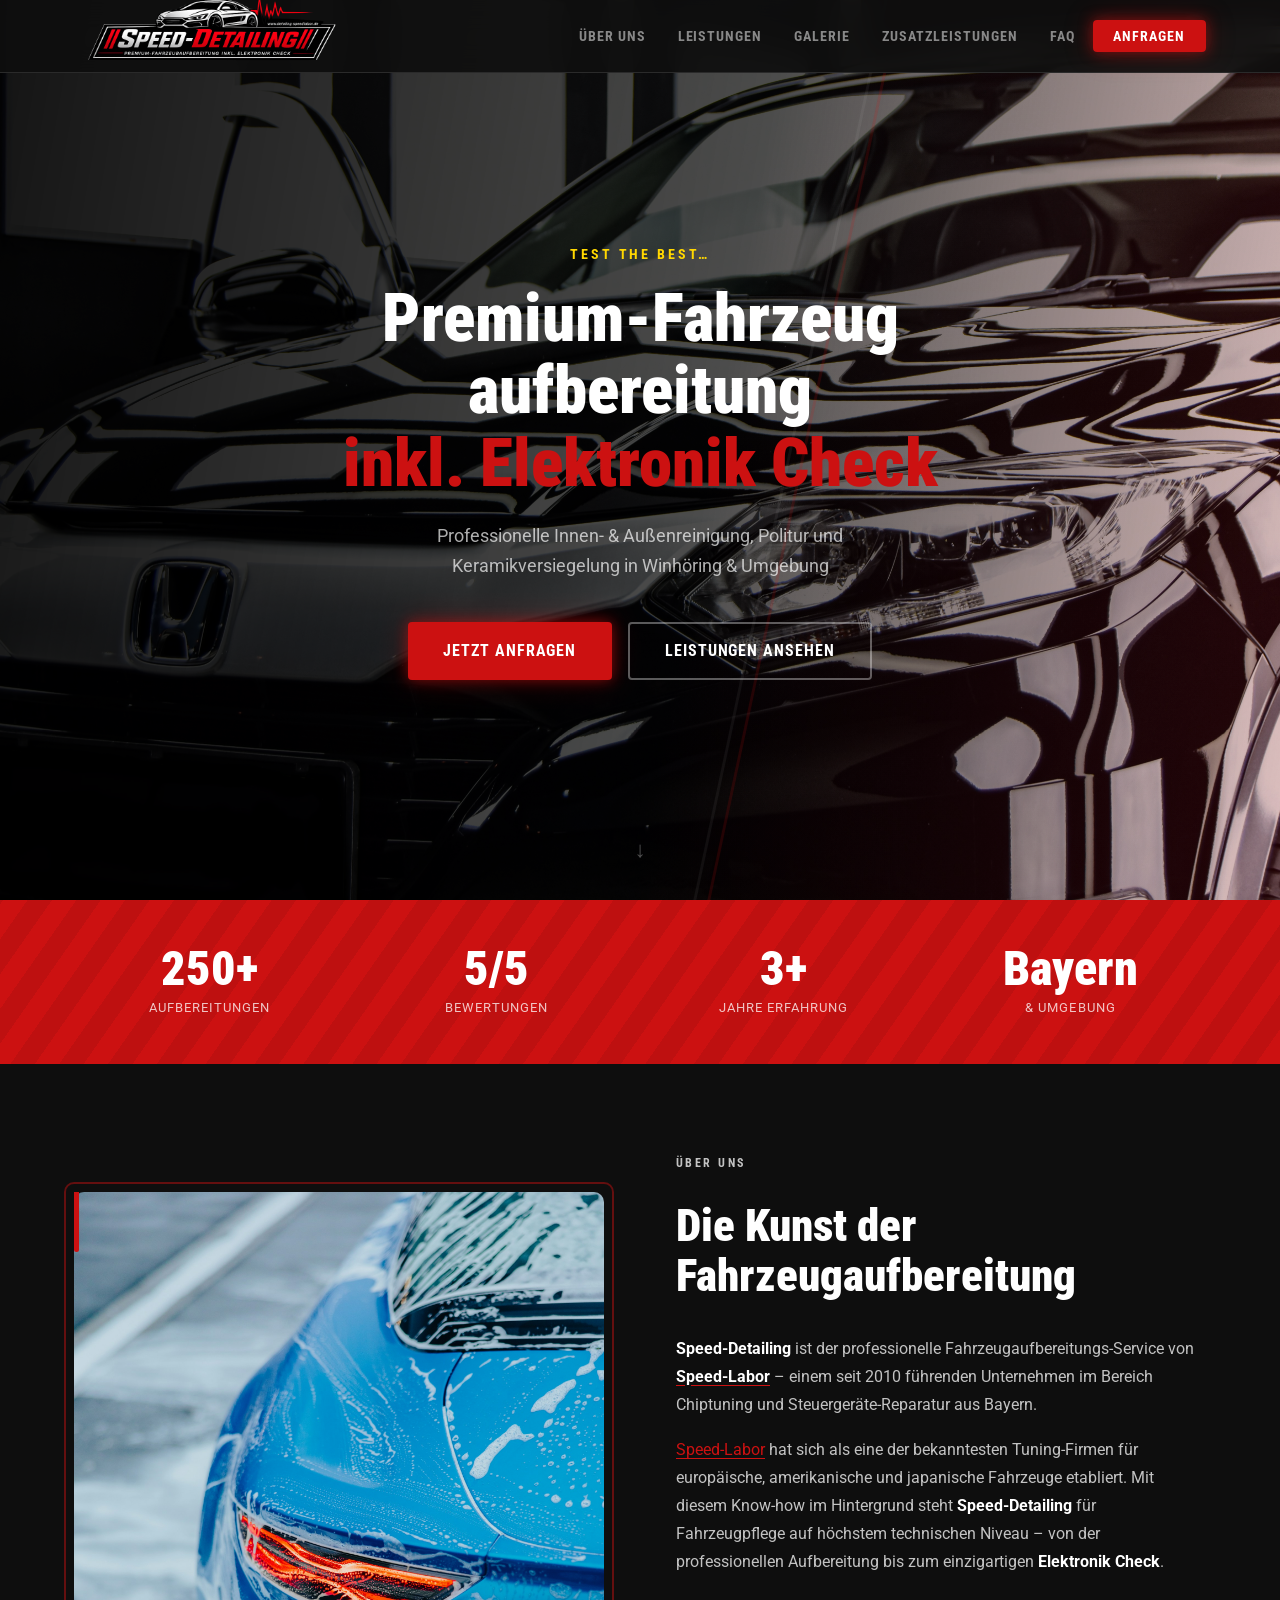
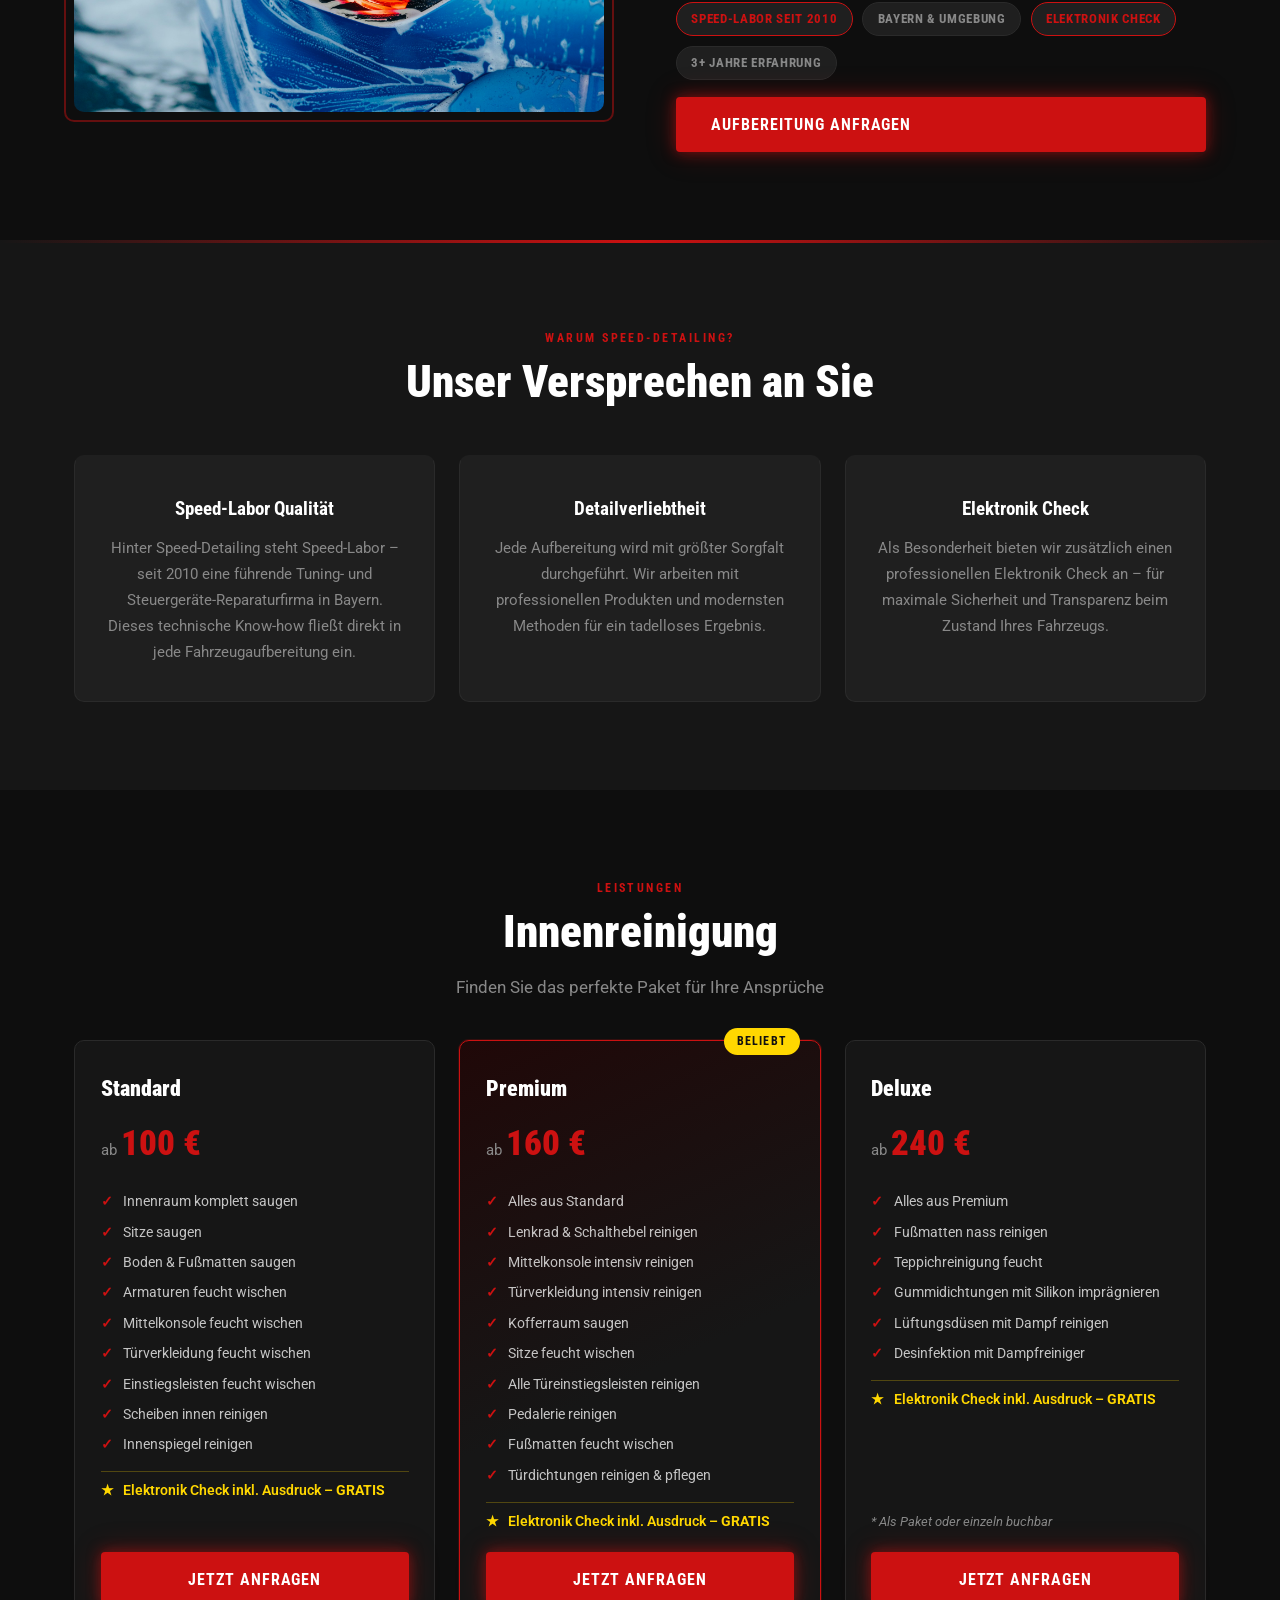
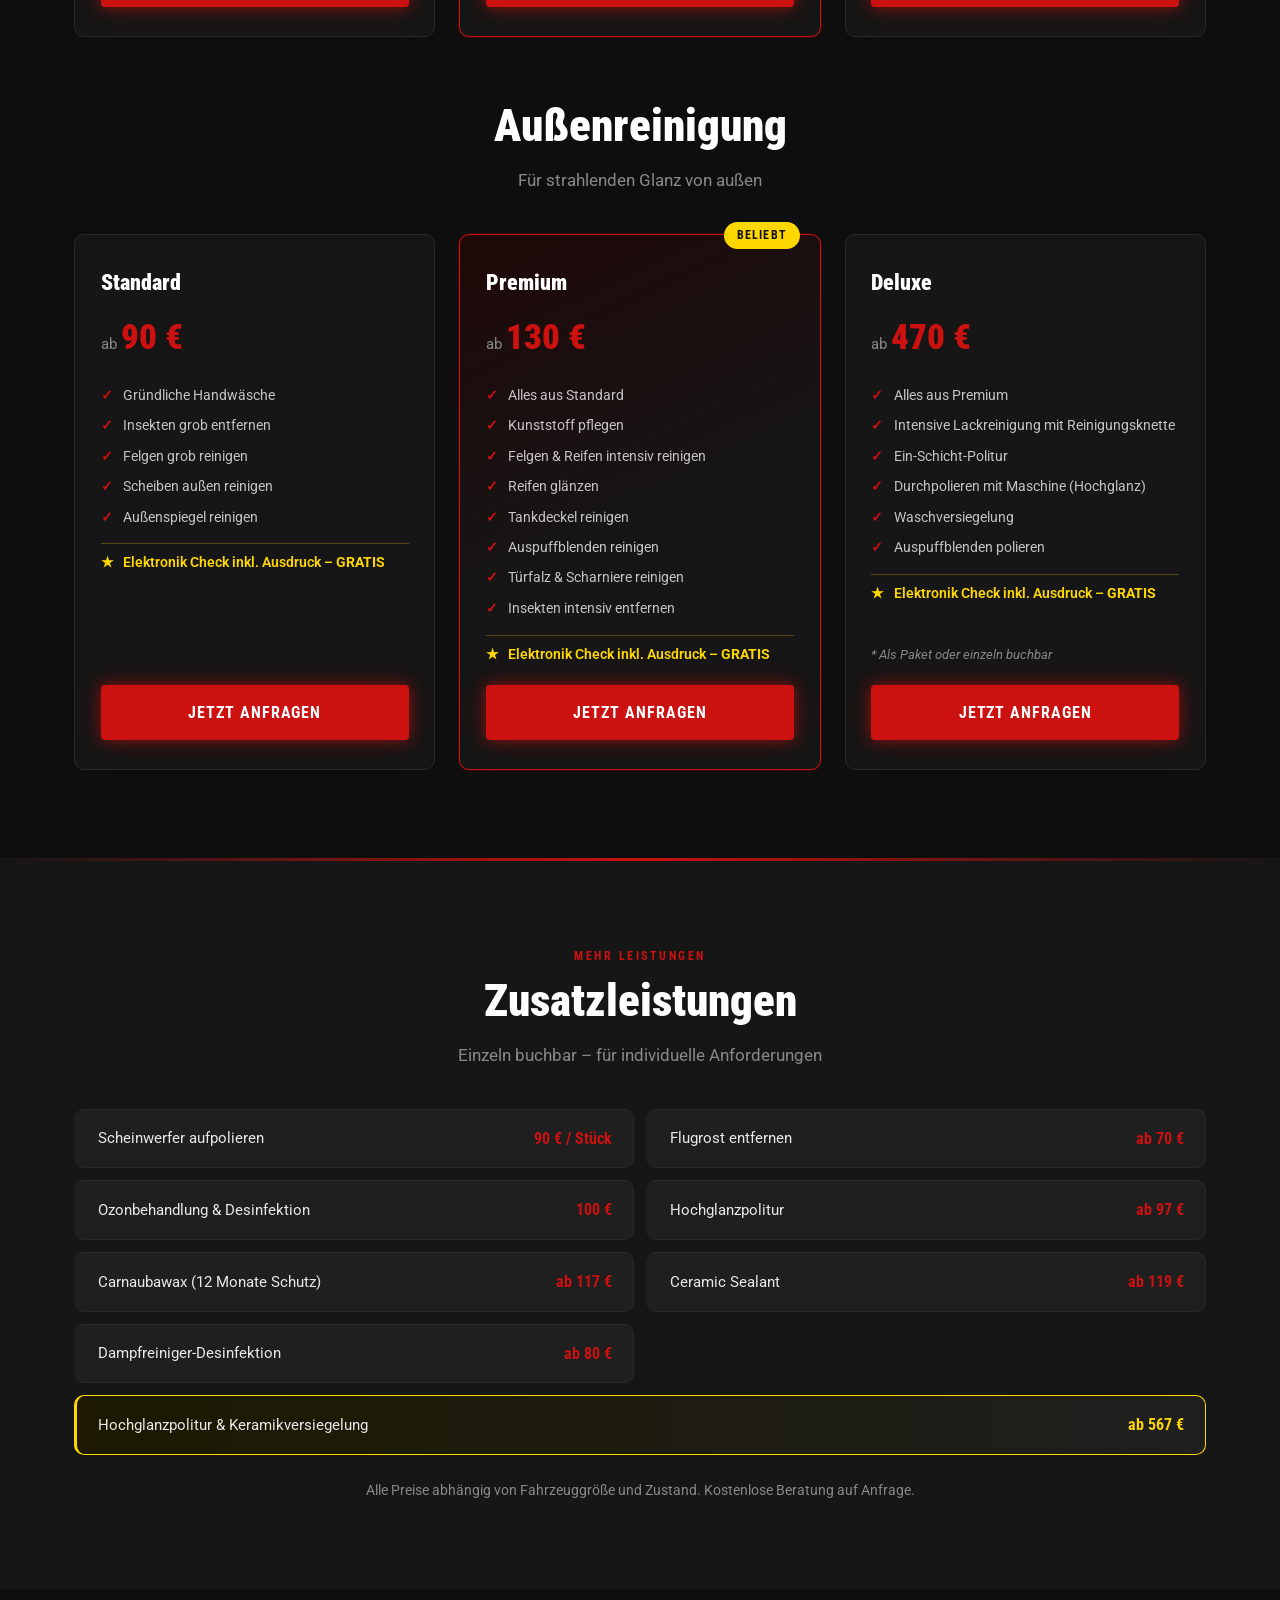
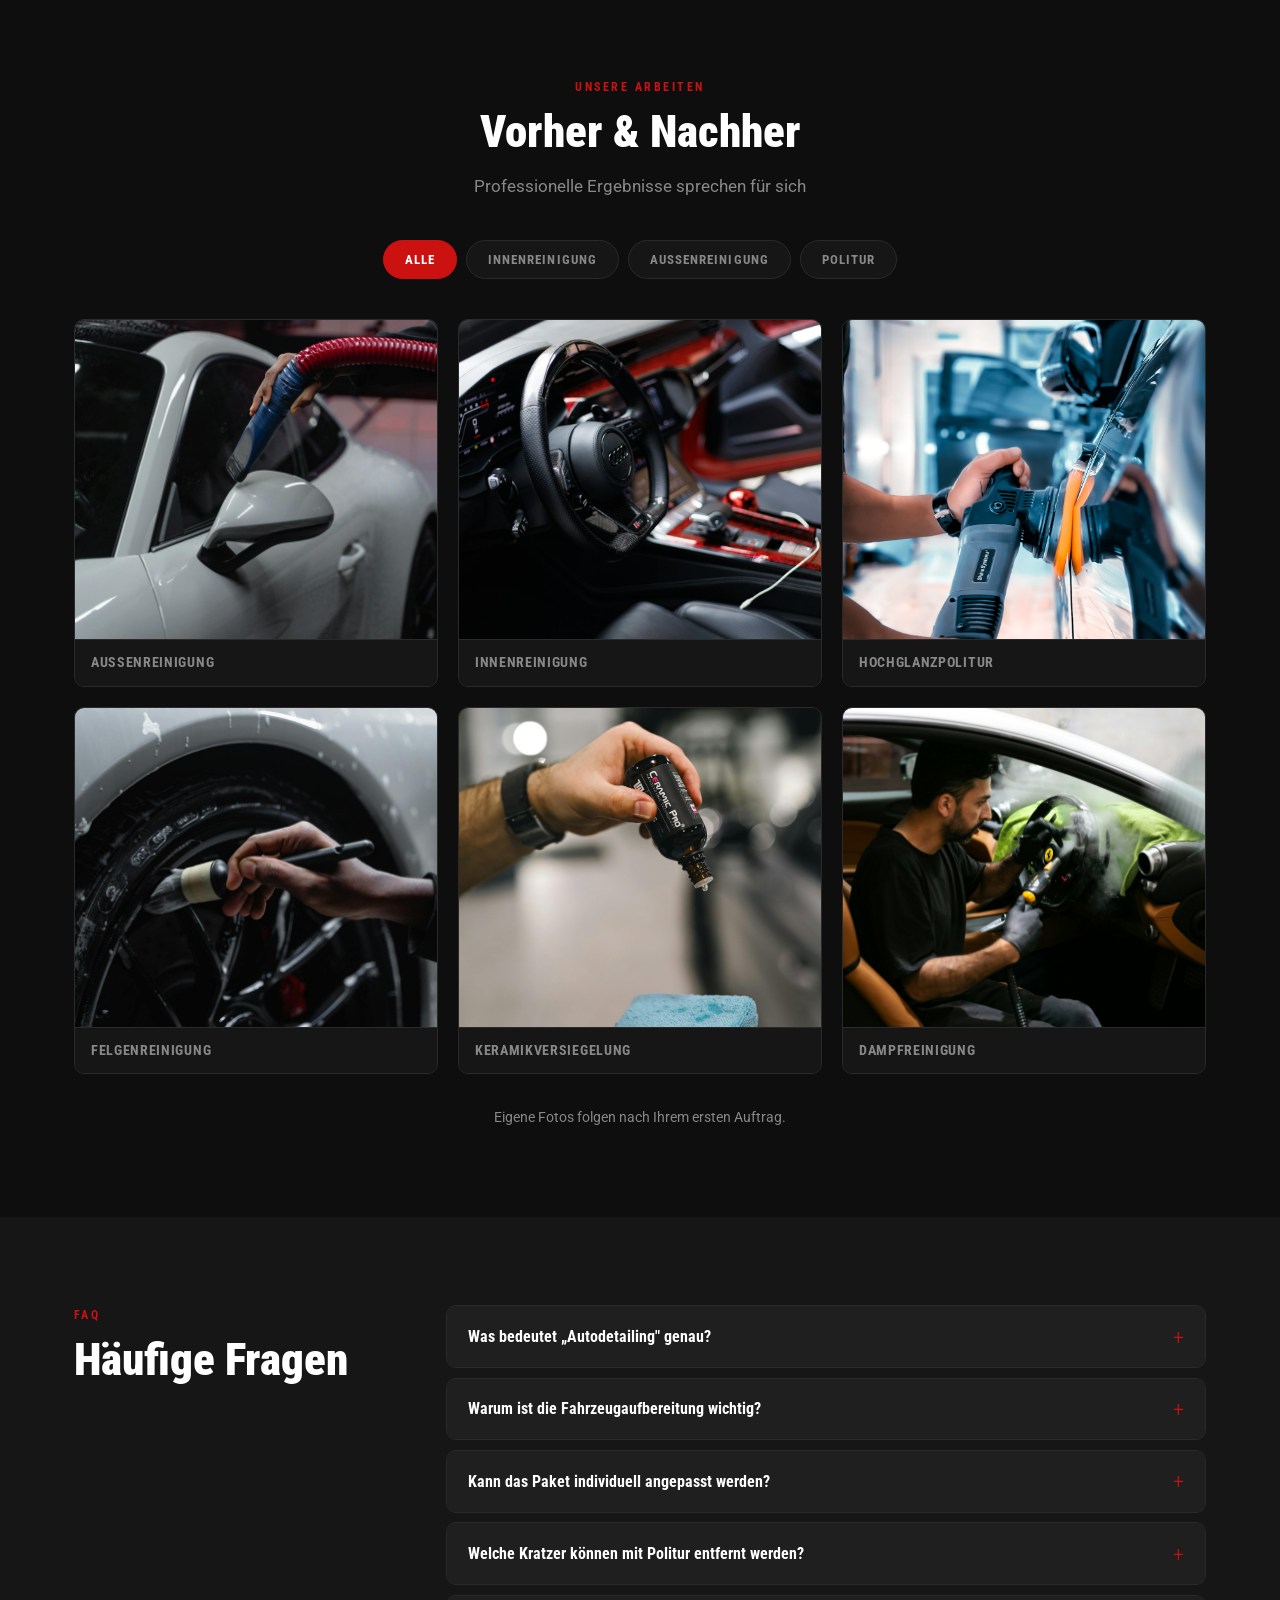
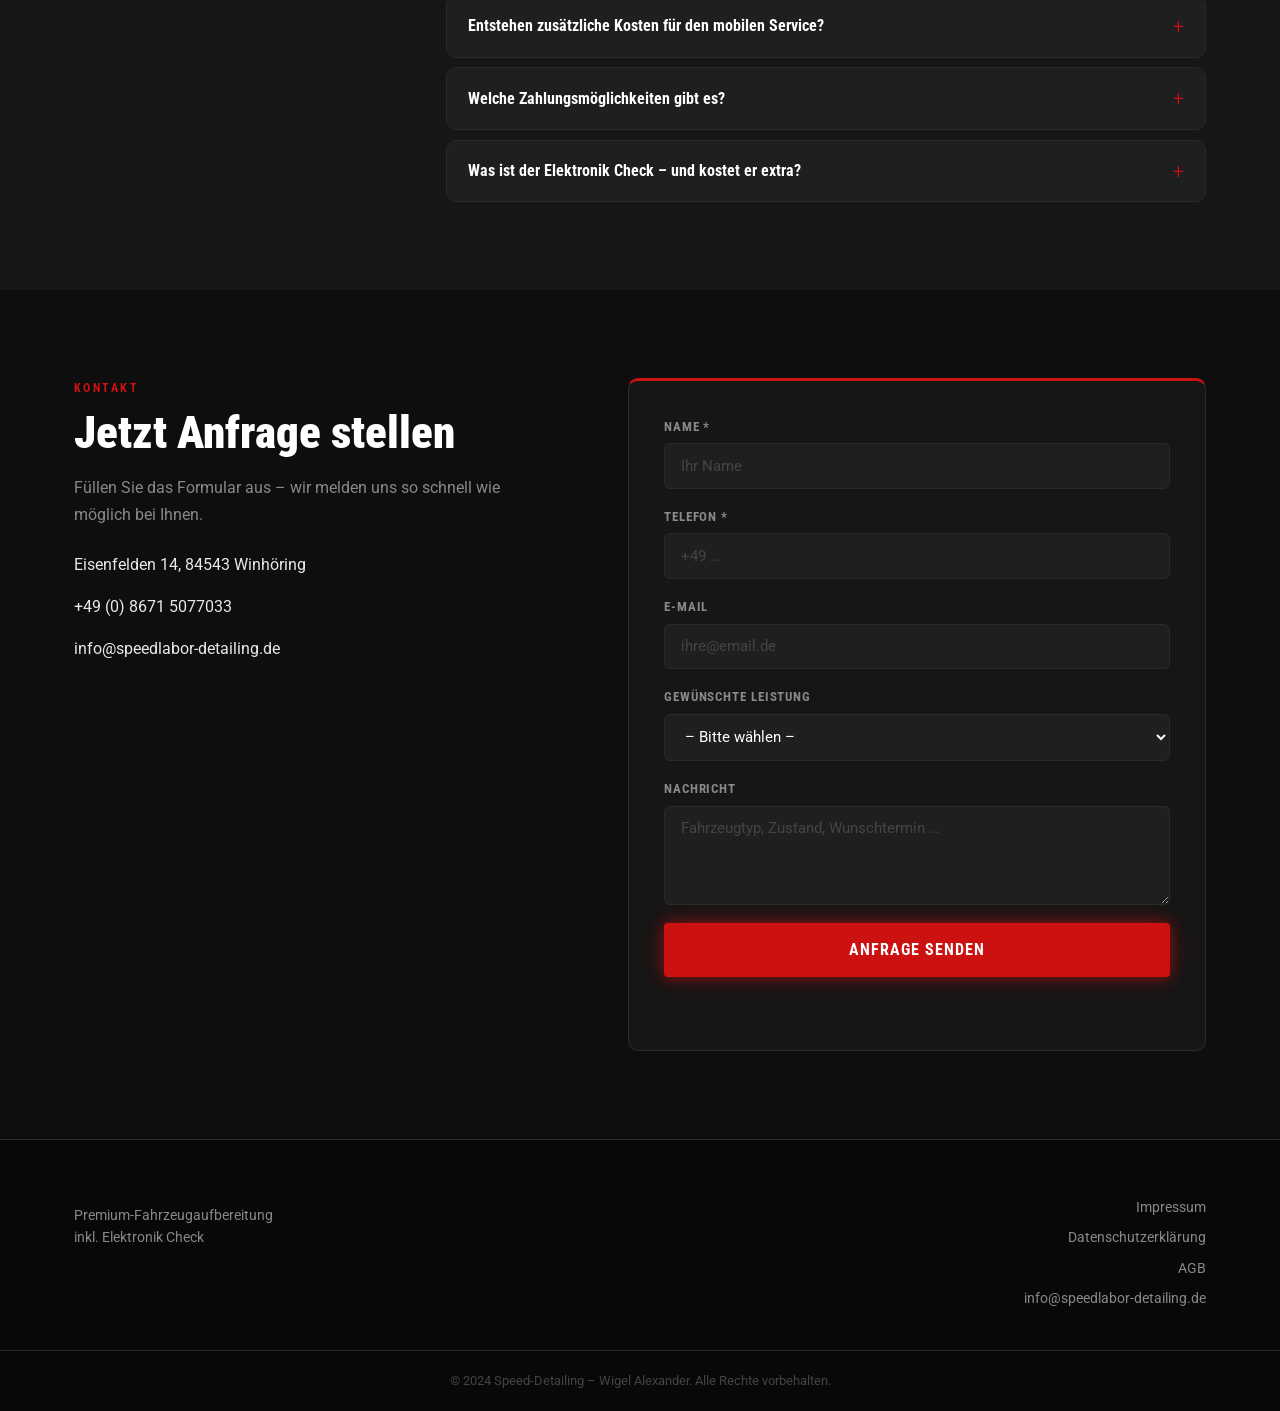
==== commit 11635e57: "Fix Dampf.jpg filename case for Linux server" ====
--- a/index.html
+++ b/index.html
@@ -335,7 +335,7 @@
             <div class="gallery__caption">Keramikversiegelung</div>
         </div>
         <div class="gallery__item" data-category="innen" data-reveal data-reveal-delay="200">
-          <img src="images/dampf.jpg" alt="Dampfreinigung" loading="lazy" />
+          <img src="images/Dampf.jpg" alt="Dampfreinigung" loading="lazy" />
           <div class="gallery__caption">Dampfreinigung</div>
         </div>
       </div>
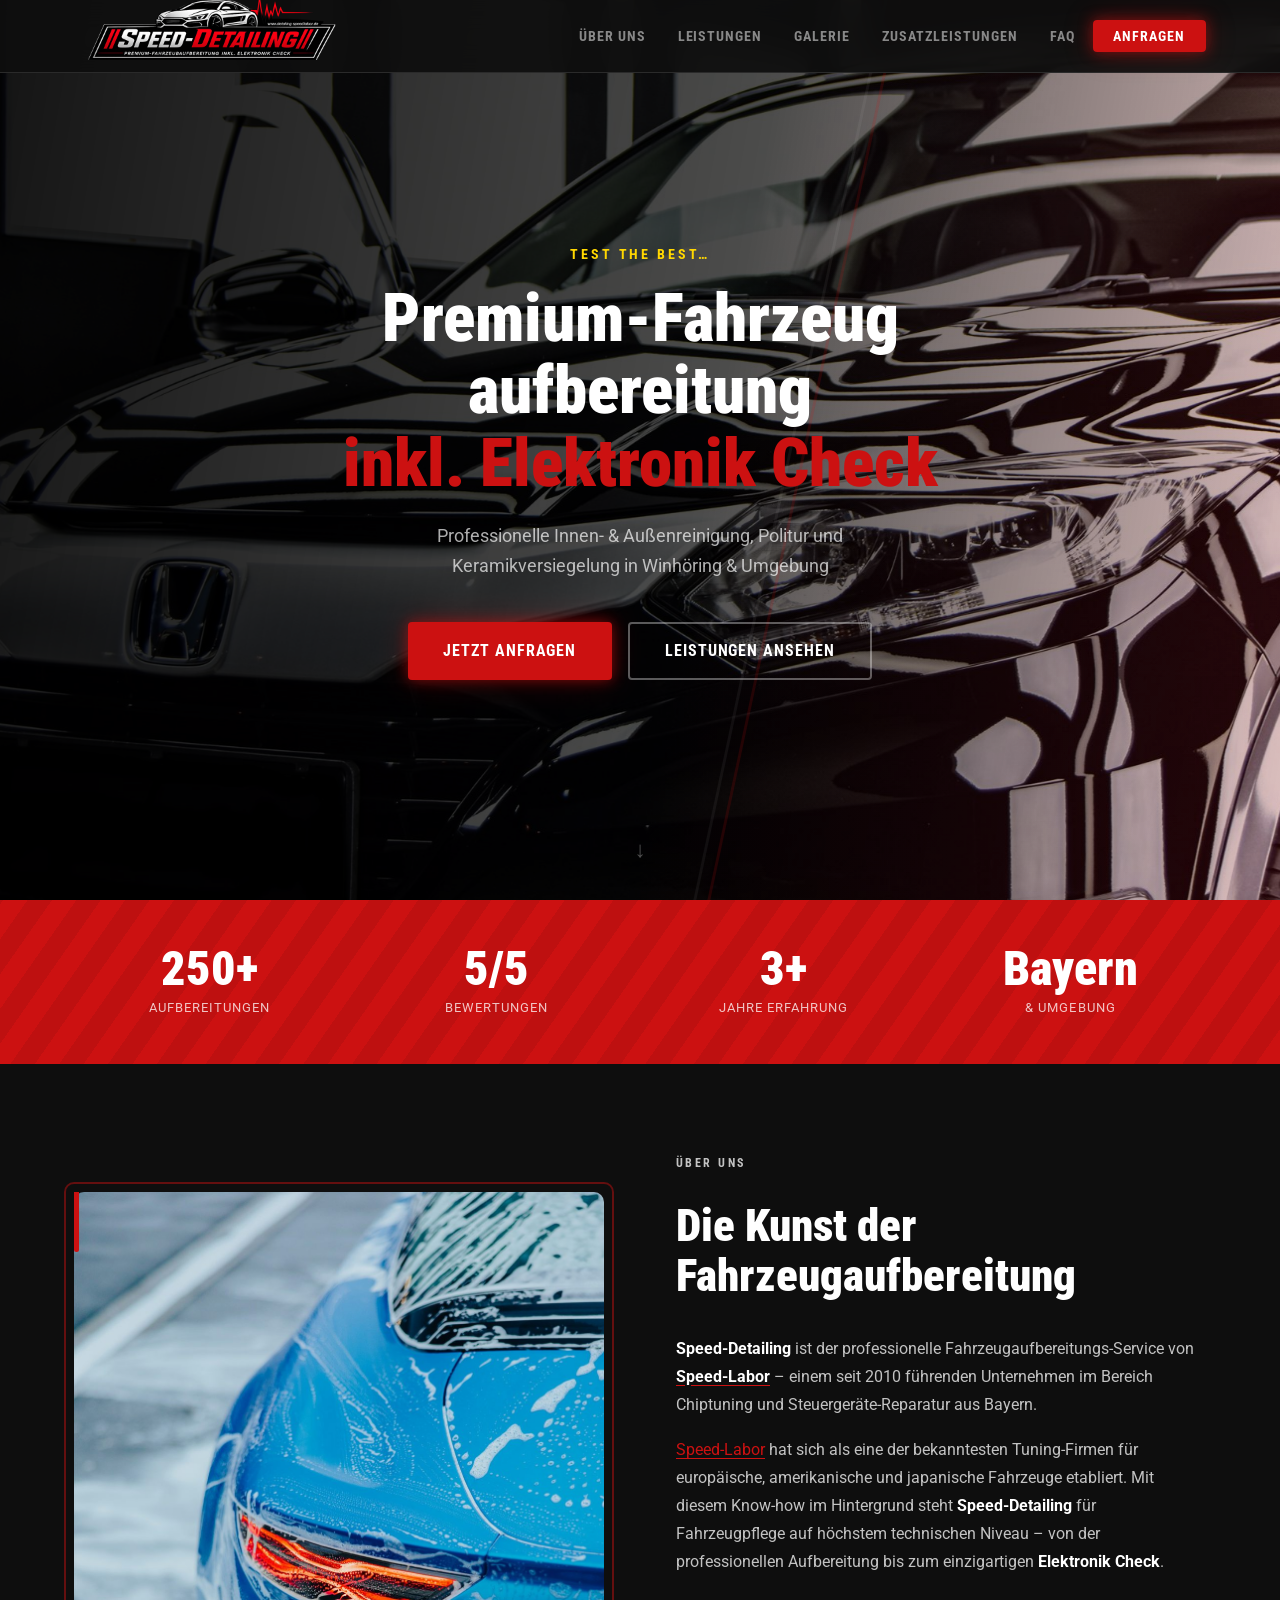
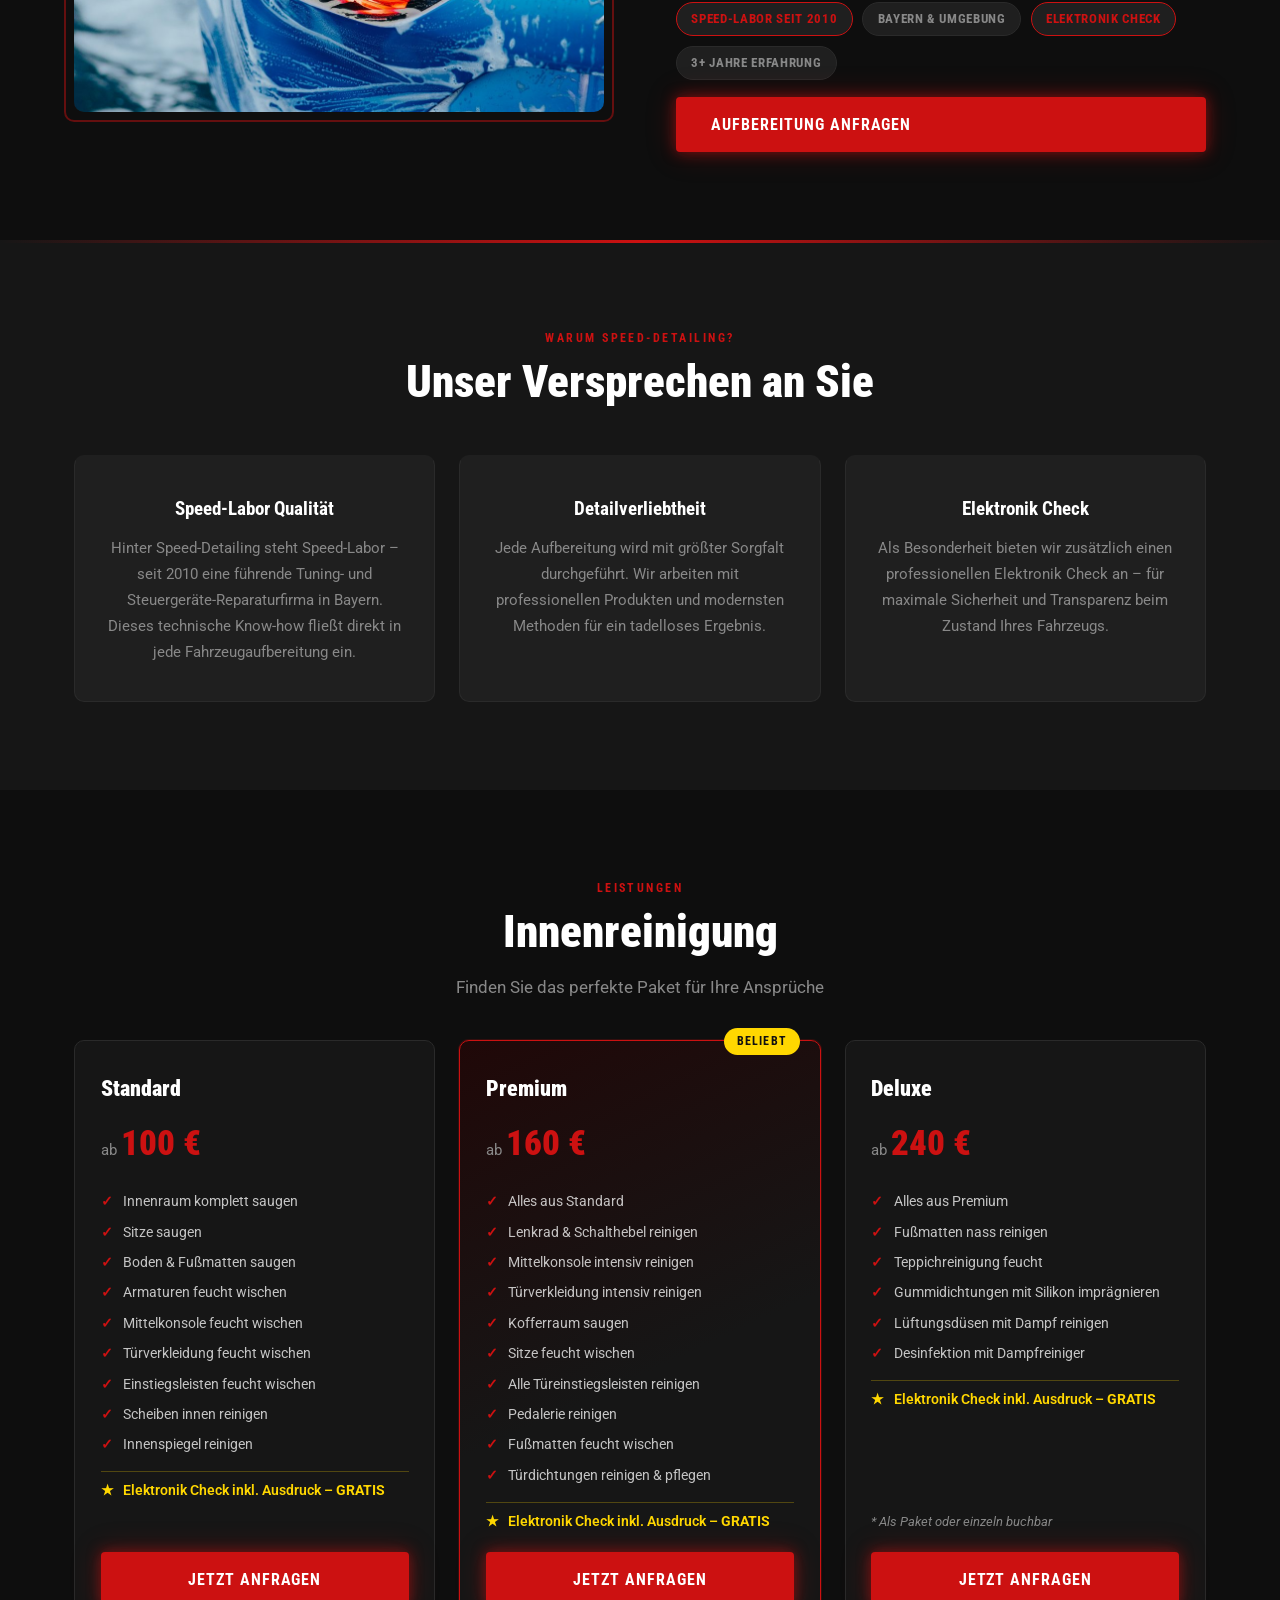
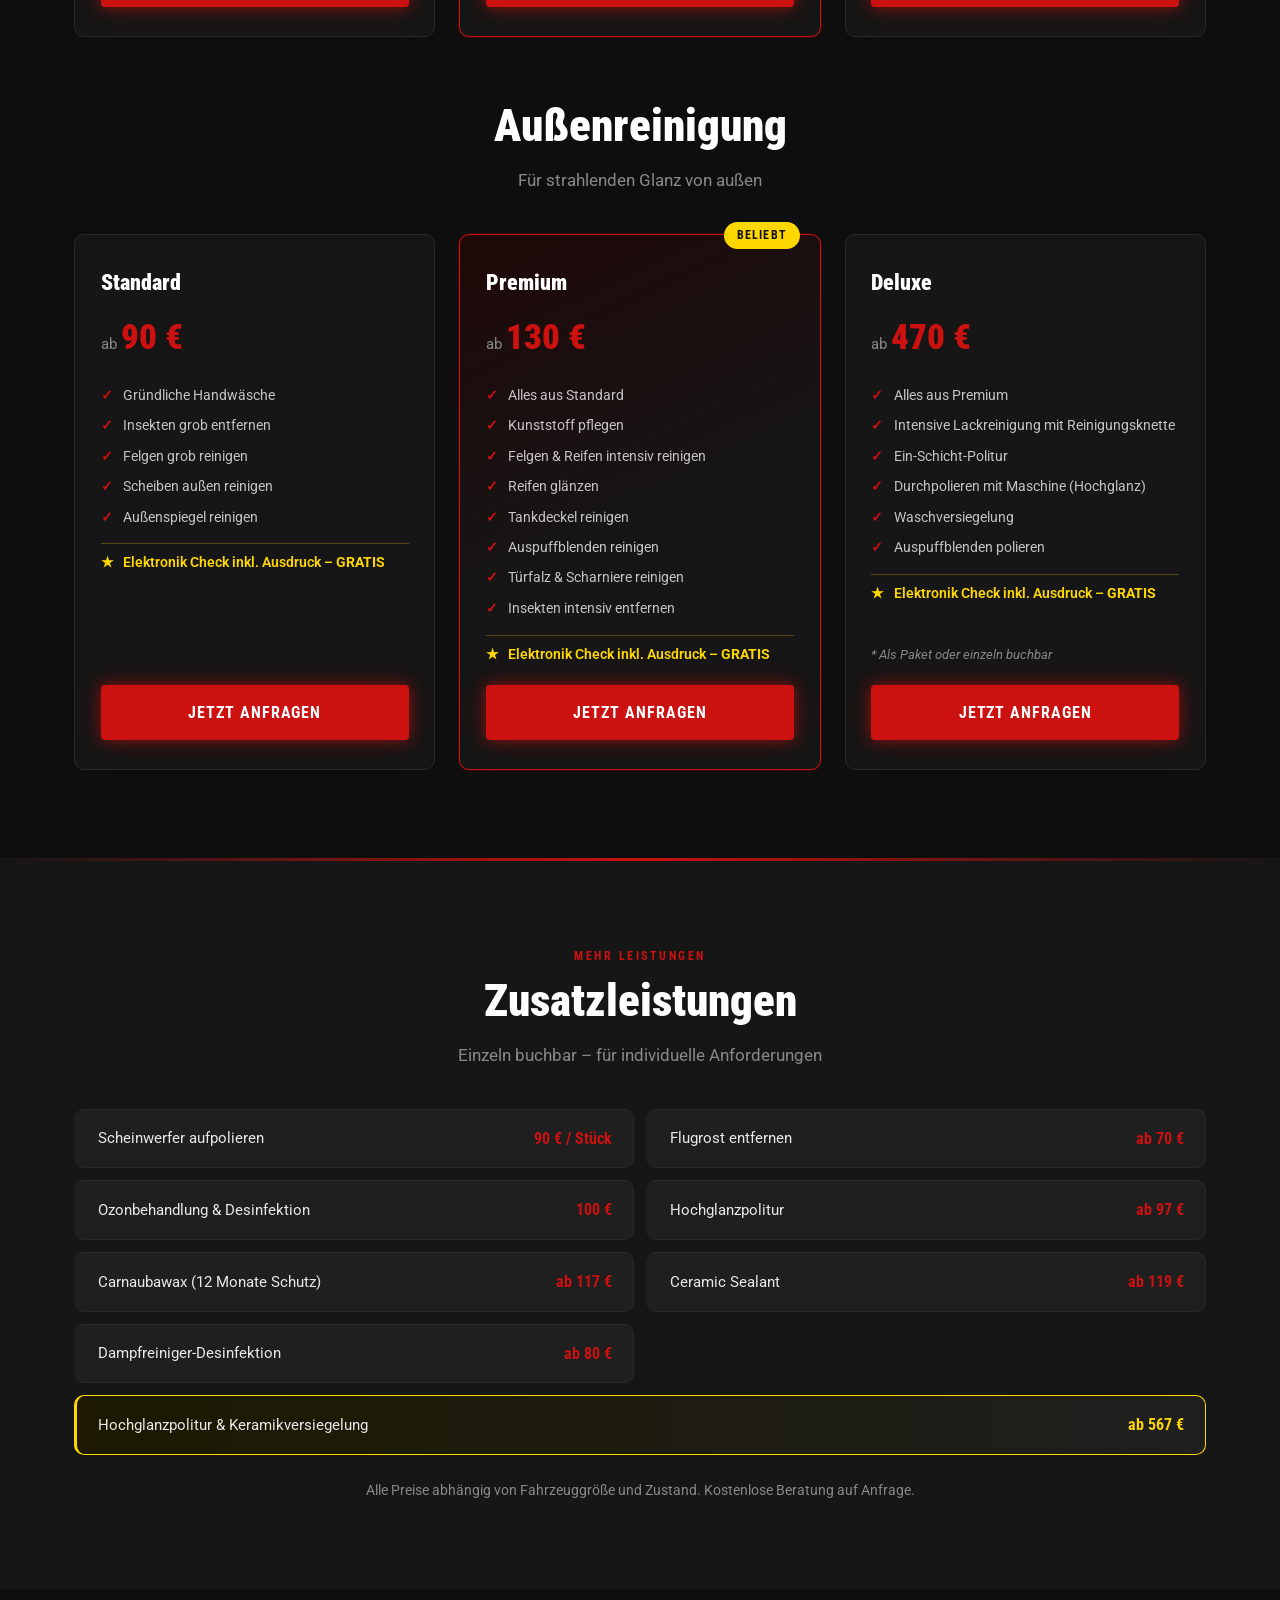
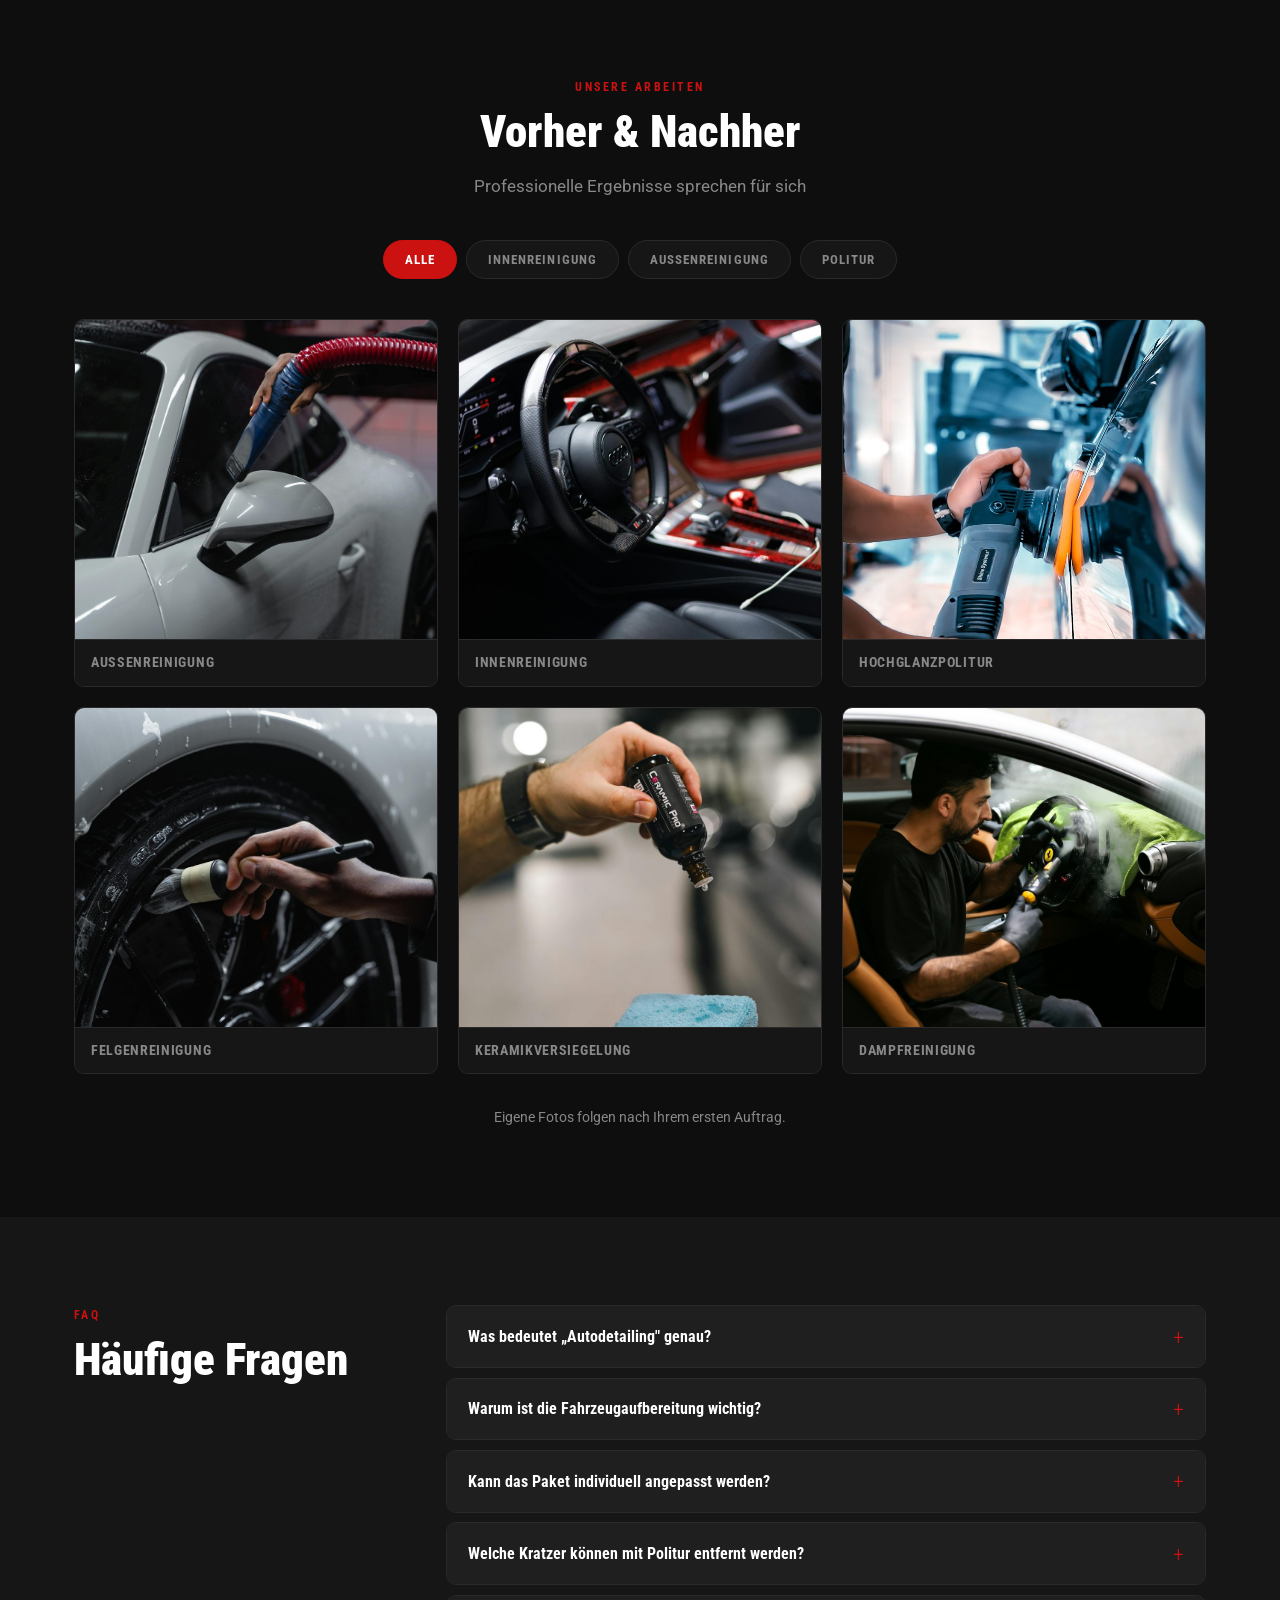
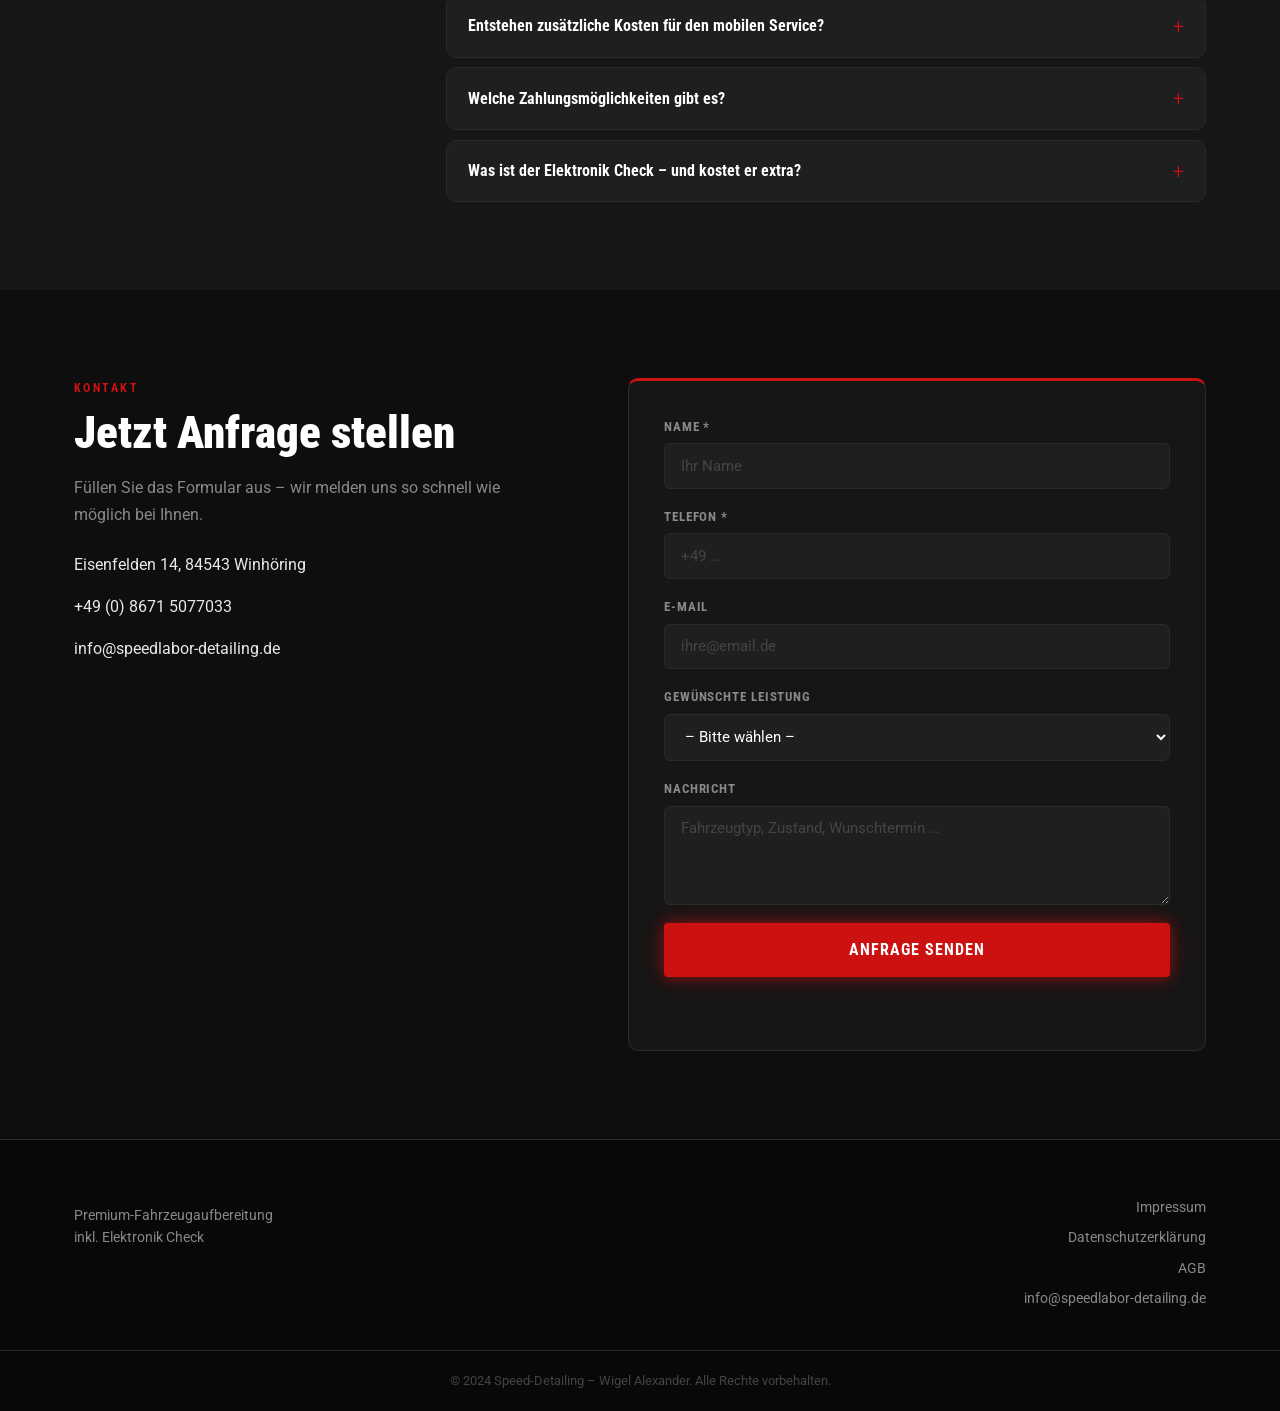
==== commit e380c546: "Improve technical SEO and image performance" ====
--- a/index.html
+++ b/index.html
@@ -4,11 +4,61 @@
   <meta charset="UTF-8" />
   <meta name="viewport" content="width=device-width, initial-scale=1.0" />
   <meta name="description" content="Speed-Detailing – Premium-Fahrzeugaufbereitung inkl. Elektronik Check in Winhöring, Bayern. Innen- & Außenreinigung, Politur, Keramikversiegelung." />
+  <meta name="robots" content="index, follow, max-image-preview:large" />
   <title>Speed-Detailing | Premium-Fahrzeugaufbereitung Winhöring</title>
+  <link rel="canonical" href="https://speedlabor-detailing.de/" />
+  <link rel="icon" type="image/png" sizes="96x96" href="/favicon.png" />
+  <link rel="preload" as="image" href="images/hero-1.jpg" fetchpriority="high" />
+  <meta property="og:type" content="website" />
+  <meta property="og:locale" content="de_DE" />
+  <meta property="og:site_name" content="Speed-Detailing" />
+  <meta property="og:title" content="Speed-Detailing | Premium-Fahrzeugaufbereitung Winhöring" />
+  <meta property="og:description" content="Professionelle Innen- und Außenreinigung, Politur, Keramikversiegelung und kostenloser Elektronik Check in Winhöring." />
+  <meta property="og:url" content="https://speedlabor-detailing.de/" />
+  <meta property="og:image" content="https://speedlabor-detailing.de/images/hero-1.jpg" />
+  <meta property="og:image:alt" content="Professionelle Fahrzeugaufbereitung von Speed-Detailing" />
+  <meta name="twitter:card" content="summary_large_image" />
+  <meta name="twitter:title" content="Speed-Detailing | Premium-Fahrzeugaufbereitung Winhöring" />
+  <meta name="twitter:description" content="Professionelle Fahrzeugaufbereitung inklusive Elektronik Check in Winhöring." />
+  <meta name="twitter:image" content="https://speedlabor-detailing.de/images/hero-1.jpg" />
   <link rel="preconnect" href="https://fonts.googleapis.com" />
   <link rel="preconnect" href="https://fonts.gstatic.com" crossorigin />
   <link href="https://fonts.googleapis.com/css2?family=Roboto+Condensed:wght@400;700;900&family=Roboto:wght@300;400;500&display=swap" rel="stylesheet" />
   <link rel="stylesheet" href="css/style.css" />
+  <script type="application/ld+json">
+  {
+    "@context": "https://schema.org",
+    "@type": "AutomotiveBusiness",
+    "@id": "https://speedlabor-detailing.de/#business",
+    "name": "Speed-Detailing",
+    "legalName": "Speedlabor 24 UG (haftungsbeschränkt)",
+    "description": "Premium-Fahrzeugaufbereitung mit Innen- und Außenreinigung, Politur, Keramikversiegelung und Elektronik Check in Winhöring.",
+    "url": "https://speedlabor-detailing.de/",
+    "logo": "https://speedlabor-detailing.de/images/logo.png",
+    "image": "https://speedlabor-detailing.de/images/hero-1.jpg",
+    "telephone": "+49 8671 5077033",
+    "email": "info@speedlabor-detailing.de",
+    "priceRange": "€€",
+    "address": {
+      "@type": "PostalAddress",
+      "streetAddress": "Eisenfelden 14",
+      "postalCode": "84543",
+      "addressLocality": "Winhöring",
+      "addressRegion": "Bayern",
+      "addressCountry": "DE"
+    },
+    "areaServed": {
+      "@type": "AdministrativeArea",
+      "name": "Winhöring und Umgebung"
+    },
+    "parentOrganization": {
+      "@type": "Organization",
+      "@id": "https://www.speedlabor.de/#organization",
+      "name": "Speedlabor 24 UG",
+      "url": "https://www.speedlabor.de/"
+    }
+  }
+  </script>
 </head>
 <body>
 
@@ -16,7 +66,7 @@
   <header class="header" id="header">
     <div class="container header__inner">
       <a href="#home" class="logo">
-        <img src="images/logo.png" alt="Speed-Detailing Logo" class="logo__img" />
+        <img src="images/logo.png" alt="Speed-Detailing Logo" class="logo__img" width="810" height="540" />
         <span class="logo__fallback">Speed-<span class="accent">Detailing</span></span>
       </a>
       <nav class="nav" id="nav">
@@ -84,7 +134,7 @@
   <section class="about section" id="about">
     <div class="container about__inner">
       <div class="about__img-wrap" data-reveal data-reveal-dir="left">
-        <img src="images/about.jpg" alt="Wigel Alexander – Speed-Detailing" class="about__img" loading="lazy" />
+        <img src="images/about.jpg" alt="Professionelle Fahrzeugwäsche bei Speed-Detailing" class="about__img" width="1067" height="1600" loading="lazy" />
       </div>
       <div class="about__text" data-reveal data-reveal-dir="right">
         <p class="section__tag">Über uns</p>
@@ -315,27 +365,27 @@
       </div>
       <div class="gallery__grid">
         <div class="gallery__item" data-category="aussen" data-reveal data-reveal-delay="0">
-          <img src="images/aussen.jpg" alt="aussen" loading="lazy" />
+          <img src="images/aussen.jpg" alt="Professionelle Außenreinigung eines Fahrzeugs" width="1280" height="853" loading="lazy" />
           <div class="gallery__caption">Außenreinigung</div>
         </div>
         <div class="gallery__item" data-category="innen" data-reveal data-reveal-delay="100">
-          <img src="images/innen.jpg" alt="innen" loading="lazy" />
+          <img src="images/innen.jpg" alt="Professionelle Innenreinigung eines Fahrzeugs" width="853" height="1280" loading="lazy" />
           <div class="gallery__caption">Innenreinigung</div>
         </div>
         <div class="gallery__item" data-category="politur" data-reveal data-reveal-delay="200">
-          <img src="images/politur.jpg" alt="politur" loading="lazy" />
+          <img src="images/politur.jpg" alt="Professionelle Fahrzeugpolitur bei Speed-Detailing" width="720" height="1280" loading="lazy" />
           <div class="gallery__caption">Hochglanzpolitur</div>
         </div>
         <div class="gallery__item" data-category="aussen" data-reveal data-reveal-delay="0">
-          <img src="images/felgen.jpg" alt="felgenreinigung" loading="lazy" />
+          <img src="images/felgen.jpg" alt="Professionelle Felgenreinigung" width="1280" height="853" loading="lazy" />
           <div class="gallery__caption">Felgenreinigung</div>
         </div>
         <div class="gallery__item" data-category="politur" data-reveal data-reveal-delay="100">
-          <img src="images/keramik.jpg" alt="Keramikversiegelung" loading="lazy" />
+          <img src="images/keramik.jpg" alt="Keramikversiegelung für langanhaltenden Lackschutz" width="852" height="1280" loading="lazy" />
             <div class="gallery__caption">Keramikversiegelung</div>
         </div>
         <div class="gallery__item" data-category="innen" data-reveal data-reveal-delay="200">
-          <img src="images/Dampf.jpg" alt="Dampfreinigung" loading="lazy" />
+          <img src="images/Dampf.jpg" alt="Schonende Dampfreinigung eines Fahrzeugs" width="1280" height="853" loading="lazy" />
           <div class="gallery__caption">Dampfreinigung</div>
         </div>
       </div>
@@ -476,7 +526,6 @@
             <option>Außenreinigung Premium</option>
             <option>Außenreinigung Deluxe</option>
             <option>Zusatzleistung</option>
-            <option>Elektronik Check</option>
             <option>Individuelle Anfrage</option>
           </select>
         </div>
